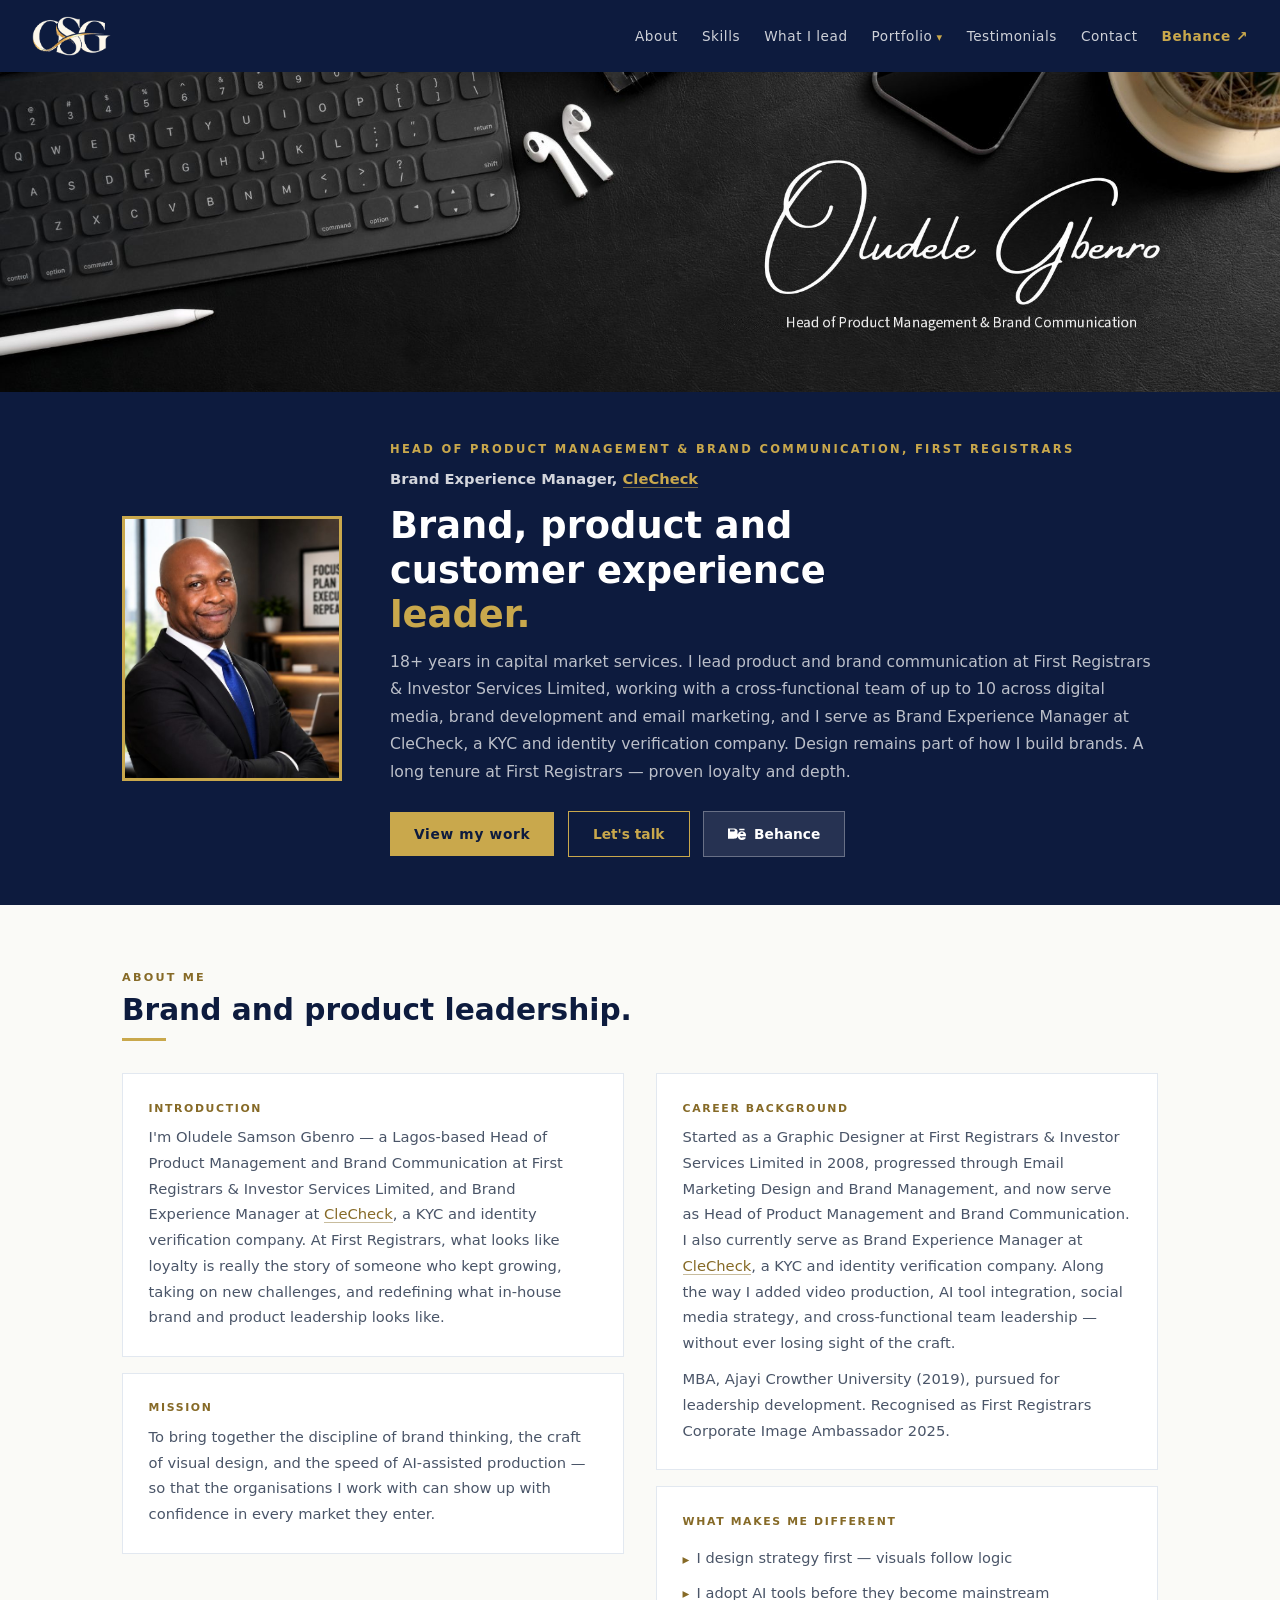
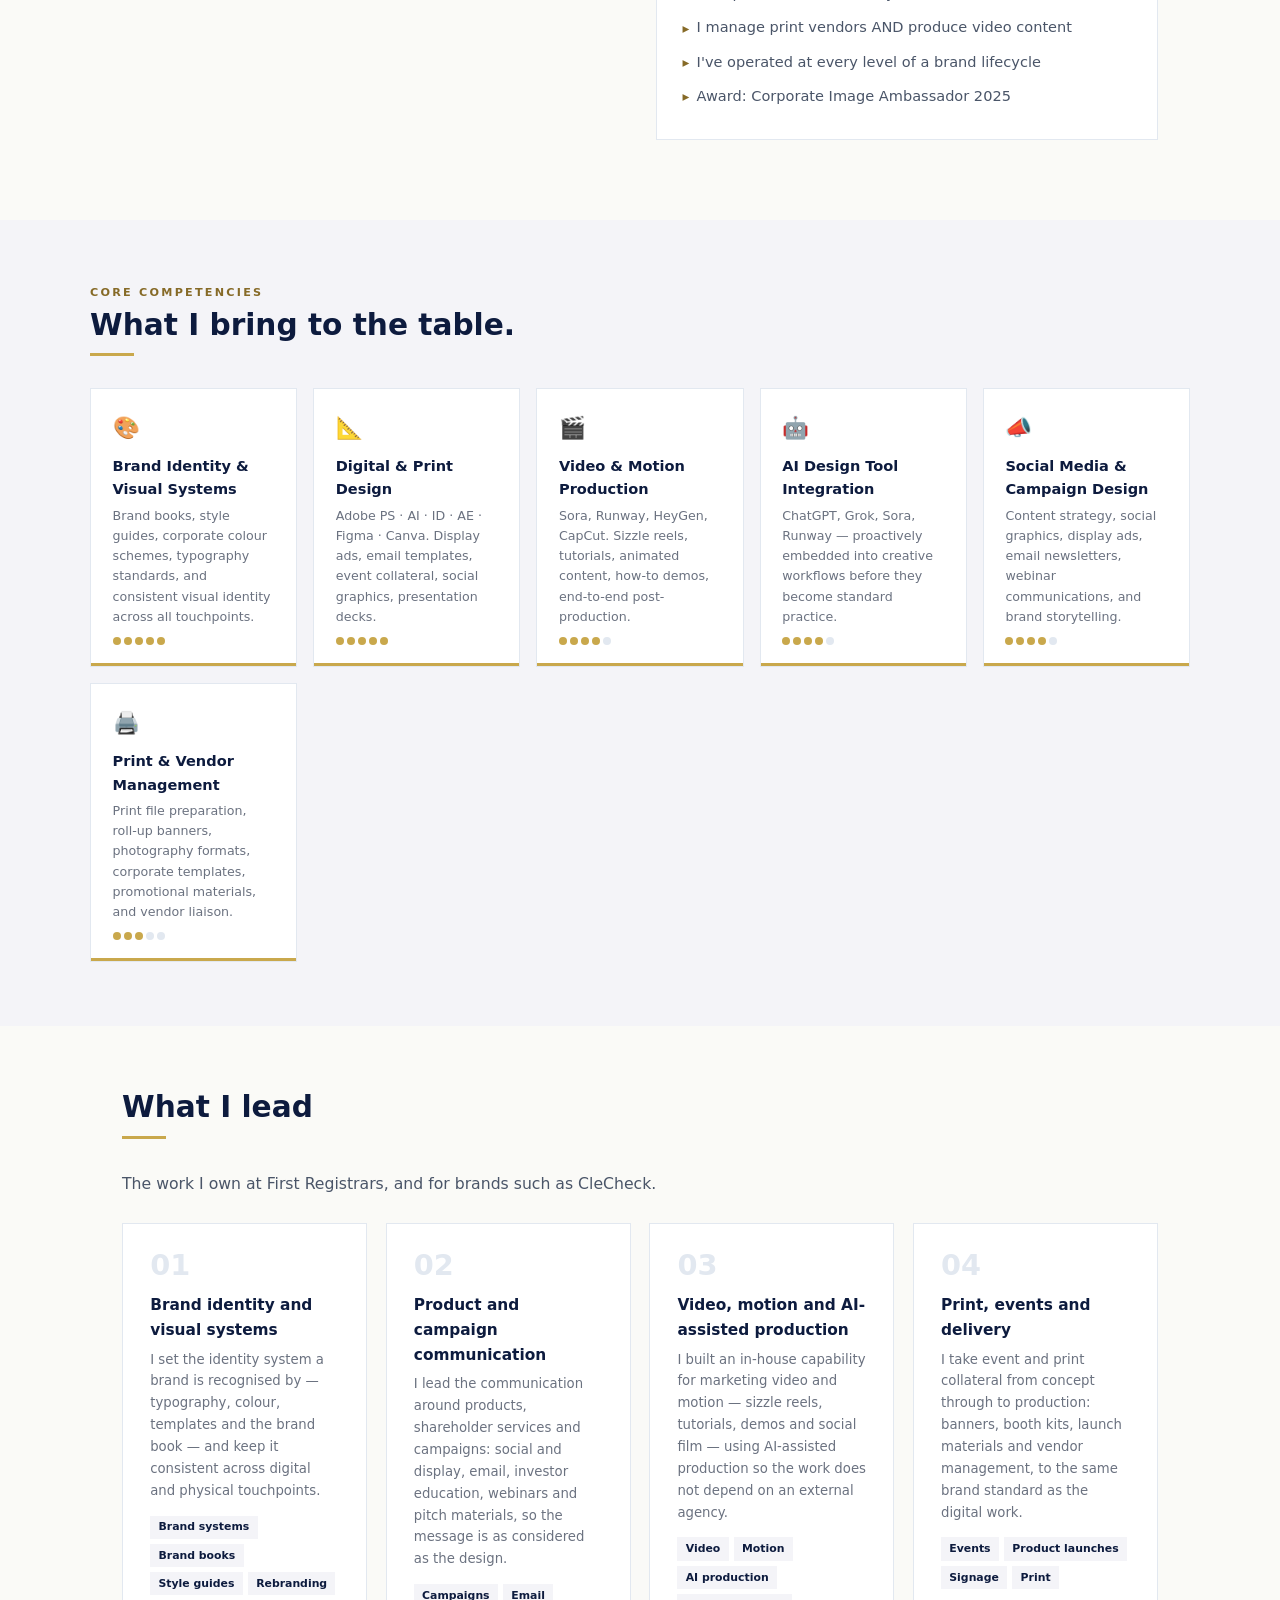
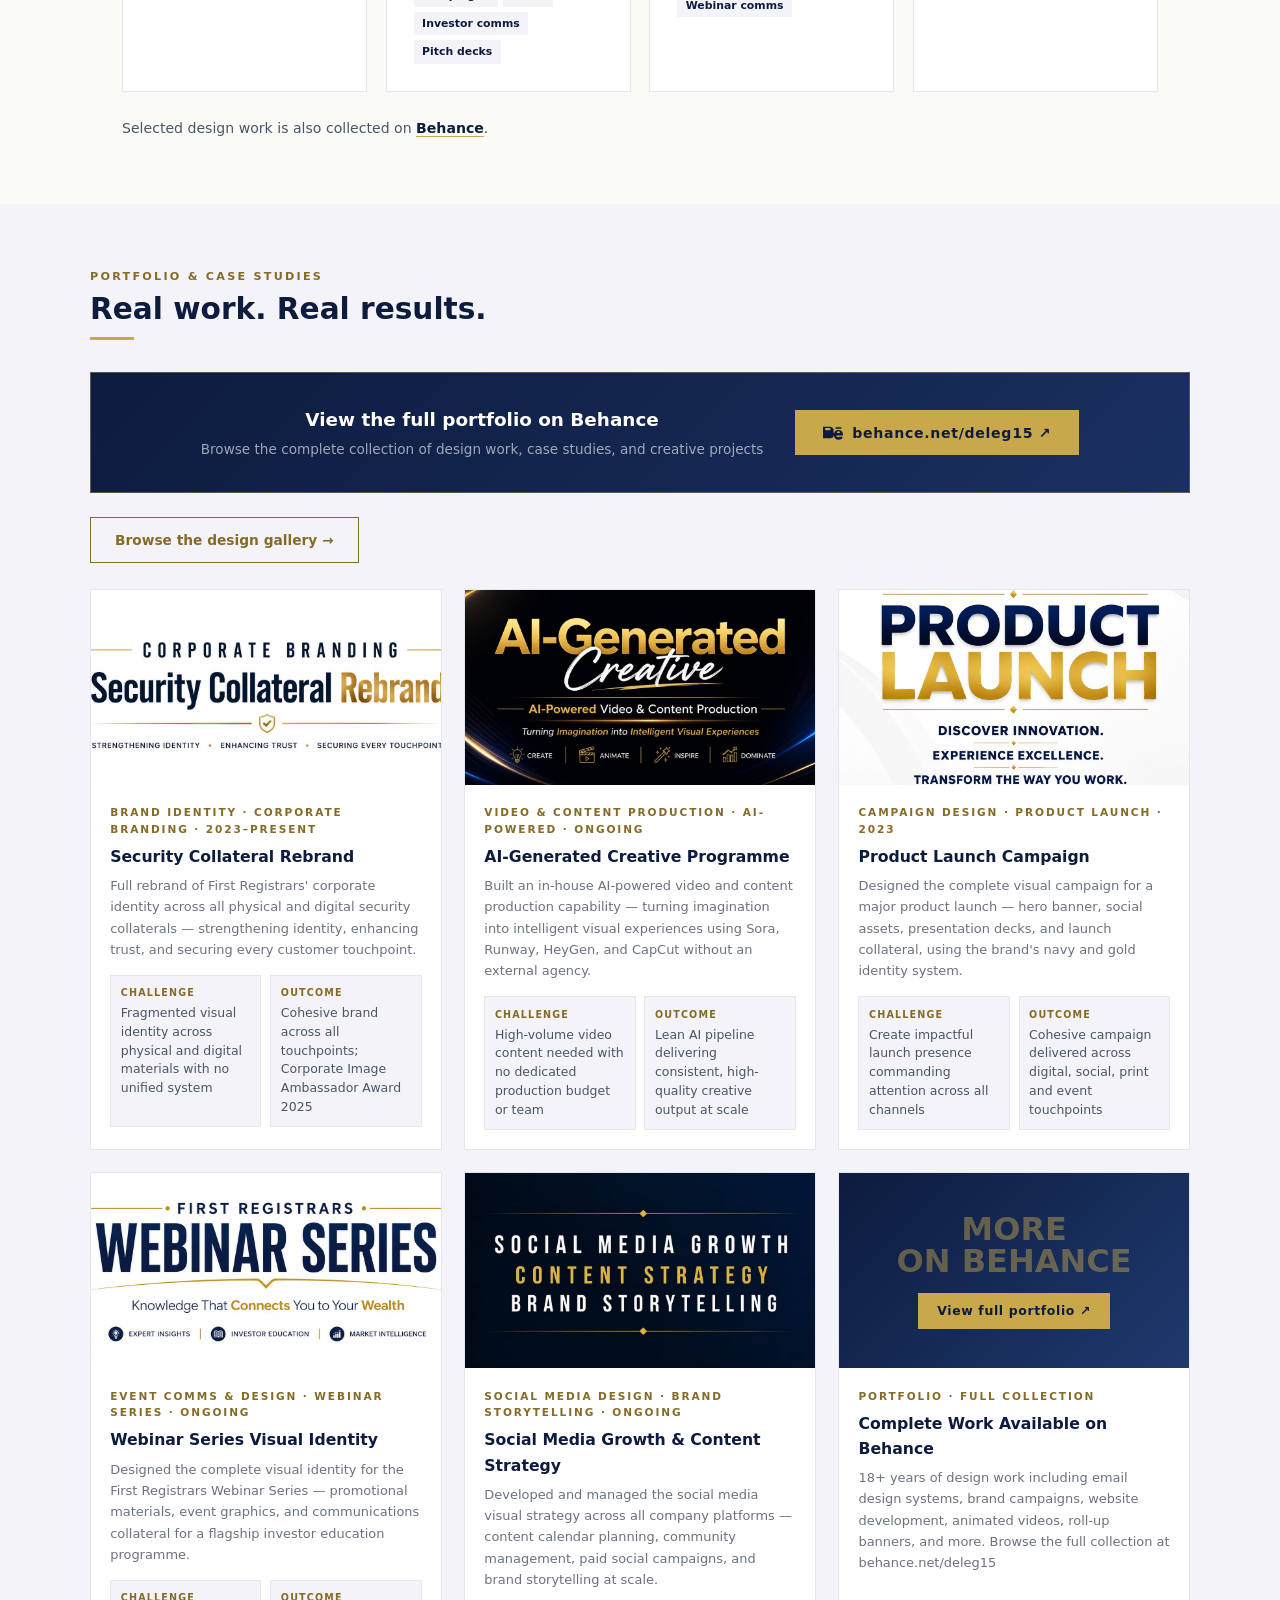
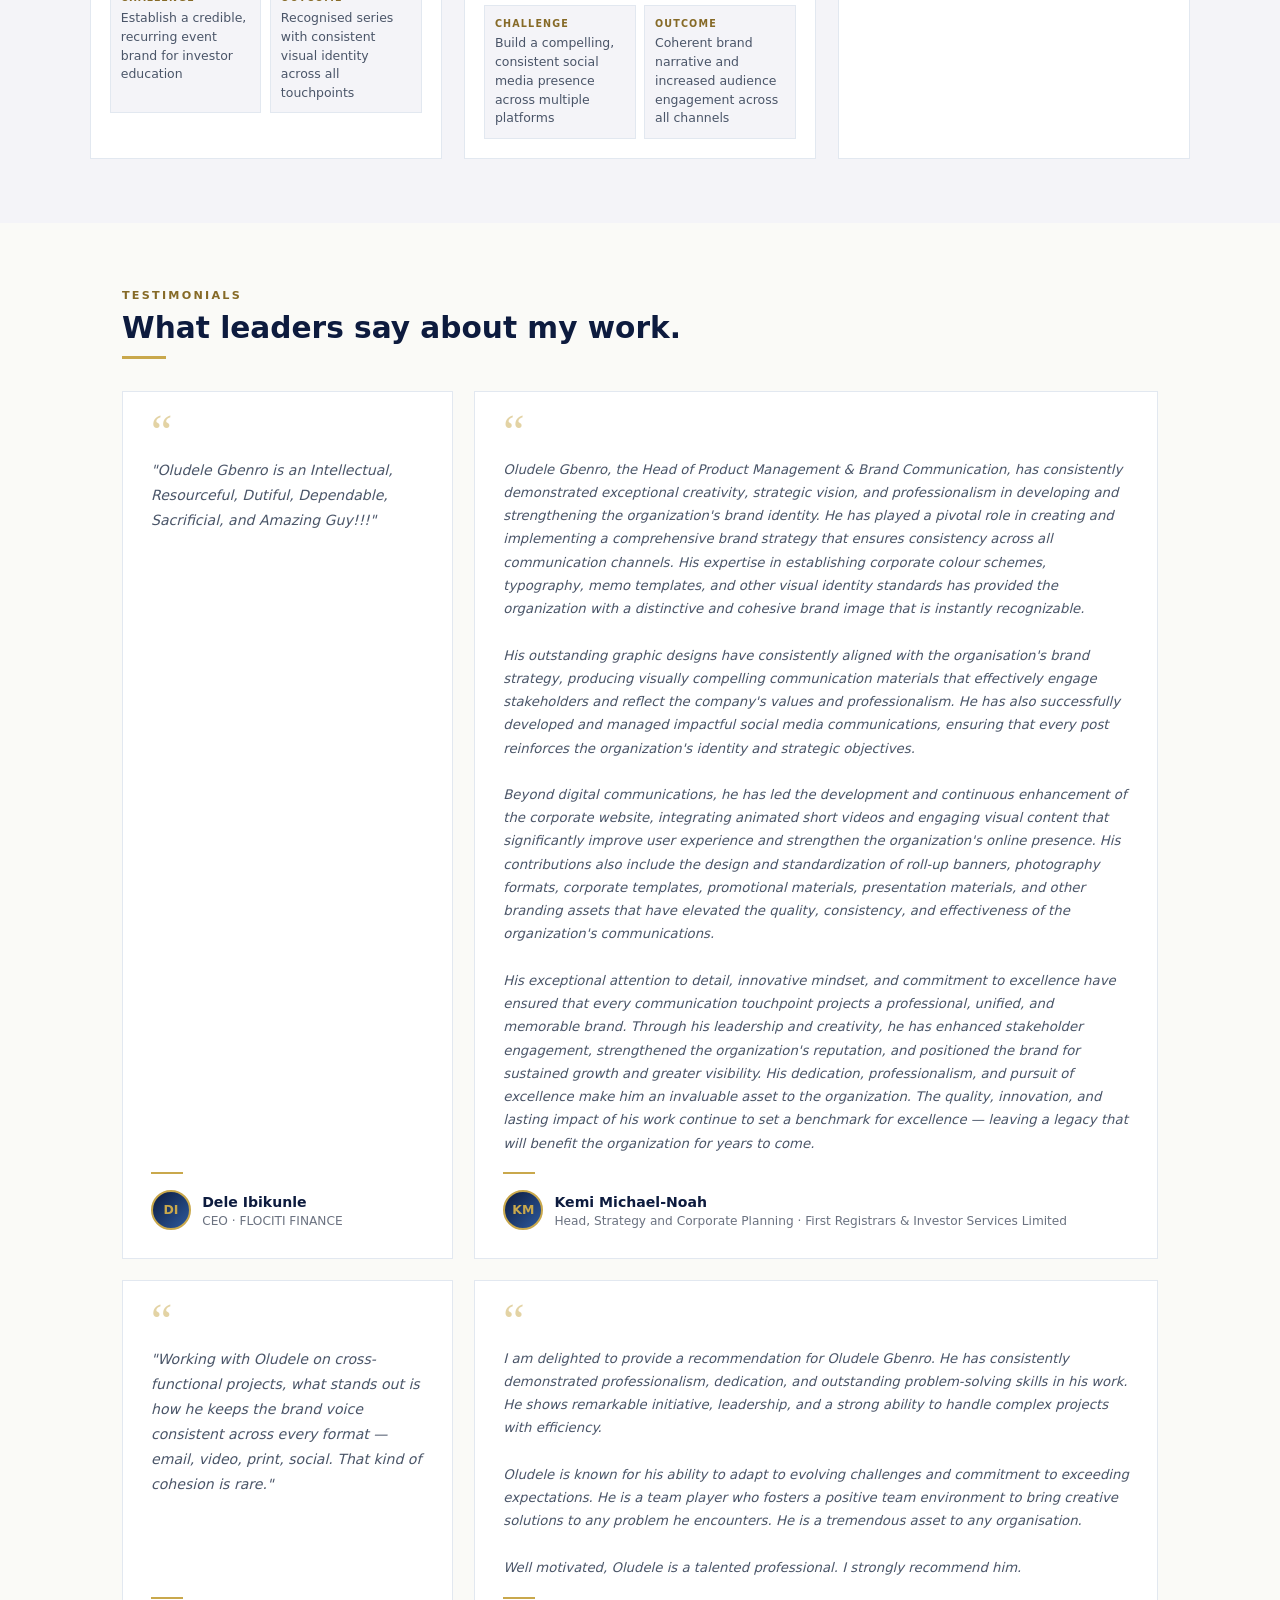
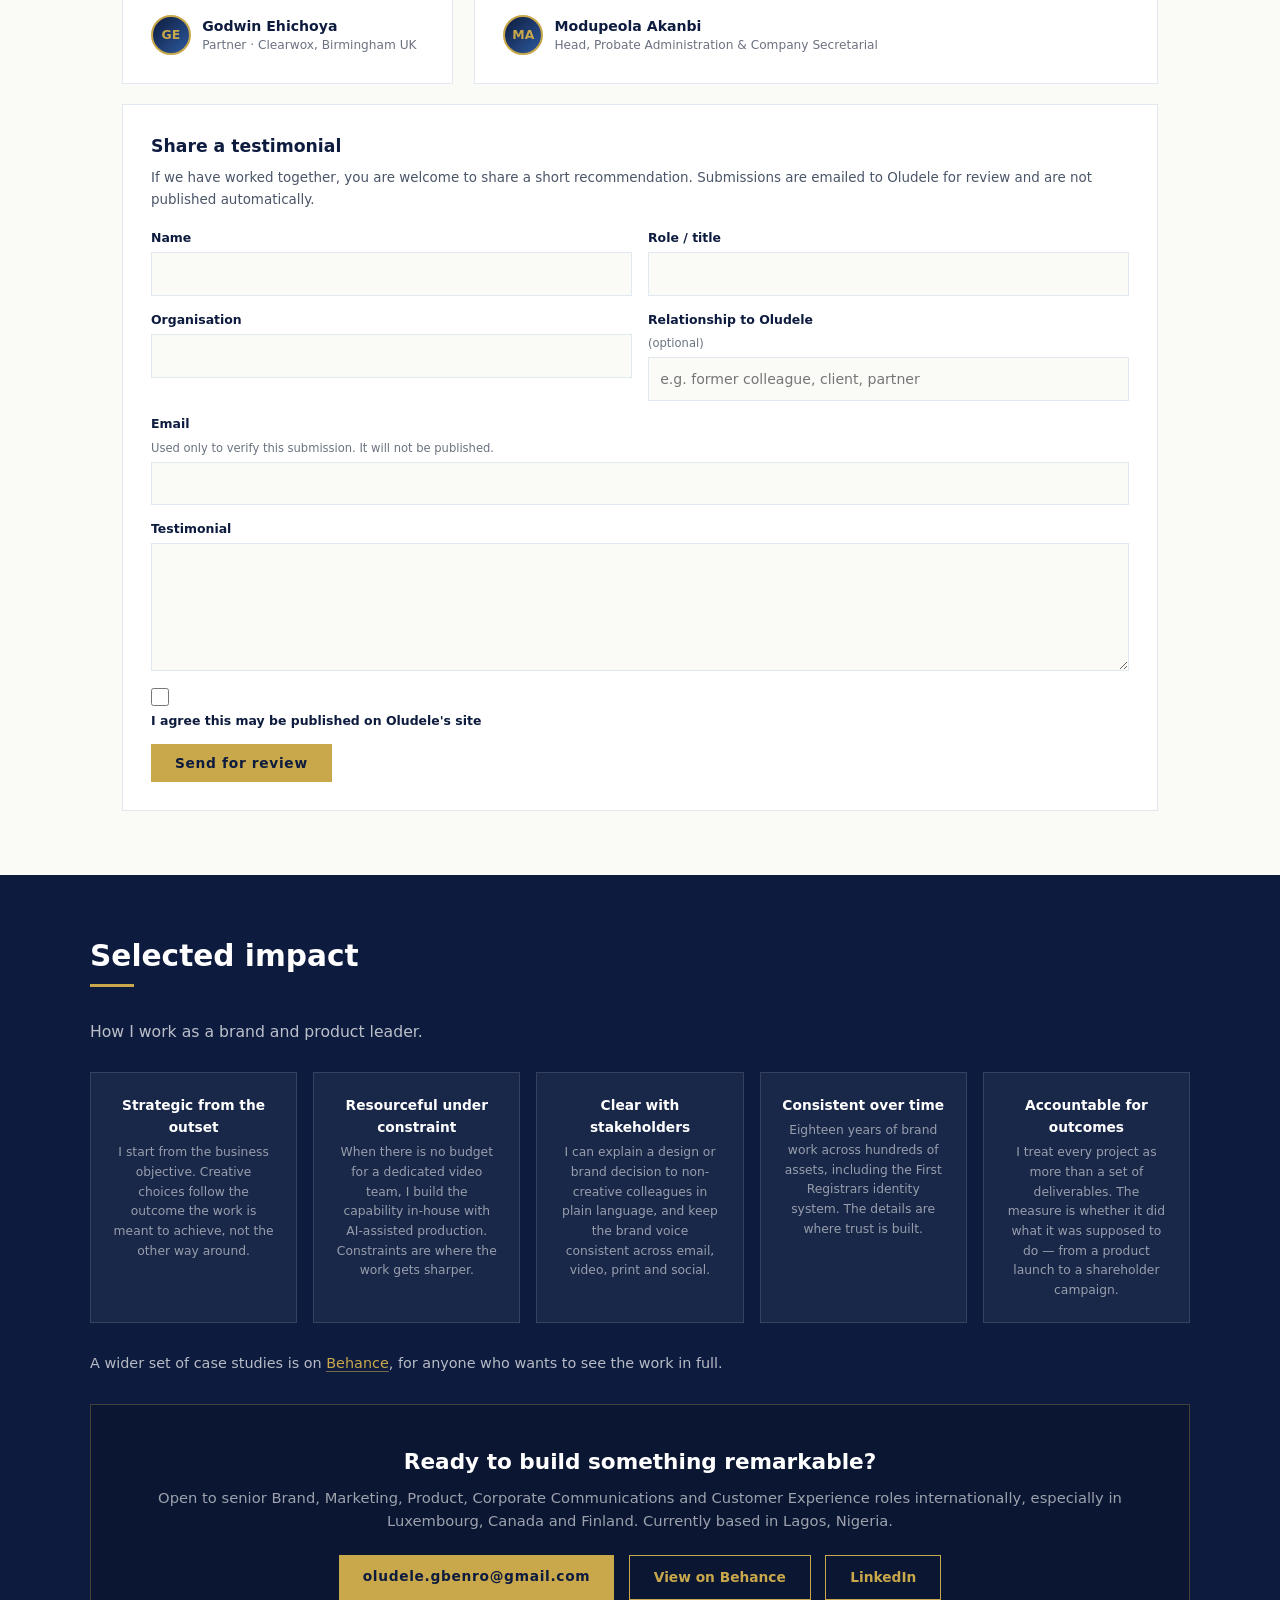
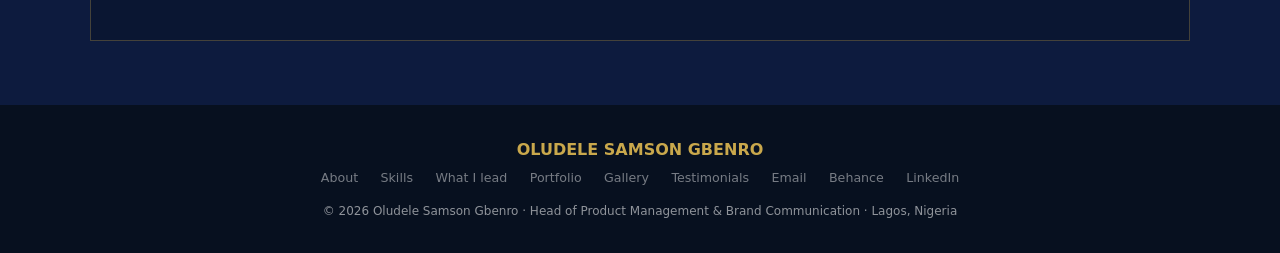
==== index.html @ ff978cfd "Replace the OG wordmark and favicon with the OSG monogram. The browser tab icon and every nav OSG te" ====
<!DOCTYPE html>
<html lang="en">
<head>
<meta charset="UTF-8">
<meta name="viewport" content="width=device-width, initial-scale=1.0">
<title>Oludele Samson Gbenro — Head of Product Management & Brand Communication</title>
<meta name="description" content="Oludele Gbenro: Head of Product Management &amp; Brand Communication at First Registrars, and Brand Experience Manager at CleCheck. Brand, product and customer experience leadership: selected work, testimonials and awards.">
<link rel="icon" href="assets/img/favicon-osg.ico?v=2" sizes="any">
<link rel="icon" type="image/png" href="assets/img/favicon-osg-32.png?v=2" sizes="32x32">
<link rel="apple-touch-icon" href="assets/img/apple-touch-icon-osg.png?v=2">
<link rel="icon" type="image/png" href="assets/img/icon-osg-512.png?v=2" sizes="512x512">
<link rel="canonical" href="https://deleg15.github.io/oludelegbenro/">
<meta property="og:type" content="website">
<meta property="og:site_name" content="Oludele Gbenro">
<meta property="og:title" content="Oludele Gbenro | Portfolio">
<meta property="og:description" content="Brand, product and customer experience leadership: selected work, testimonials and awards.">
<meta property="og:url" content="https://deleg15.github.io/oludelegbenro/">
<meta property="og:image" content="https://deleg15.github.io/oludelegbenro/assets/img/og-image.jpg">
<meta property="og:image:secure_url" content="https://deleg15.github.io/oludelegbenro/assets/img/og-image.jpg">
<meta property="og:image:type" content="image/jpeg">
<meta property="og:image:width" content="1200">
<meta property="og:image:height" content="627">
<meta property="og:image:alt" content="Oludele Gbenro, Head of Product Management &amp; Brand Communication">
<meta name="twitter:card" content="summary_large_image">
<meta name="twitter:title" content="Oludele Gbenro | Portfolio">
<meta name="twitter:description" content="Brand, product and customer experience leadership: selected work, testimonials and awards.">
<meta name="twitter:image" content="https://deleg15.github.io/oludelegbenro/assets/img/og-image.jpg">
<style>
*{margin:0;padding:0;box-sizing:border-box}
:root{
  --navy:#0D1B3E;--gold:#C9A84C;--gold-on-light:#866A27;--cream:#FAFAF7;
  --slate:#4A5568;--light:#F4F4F8;--border:#E2E8F0;
  --text:#1A1F36;--muted:#6B7280;
}
#about,#skills,#services,#lead,#portfolio,#testimonials,#contact,#gallery{scroll-margin-top:5.5rem}
.nav-toggle{display:none;width:44px;height:44px;background:transparent;border:1.5px solid var(--gold);cursor:pointer;padding:0;align-items:center;justify-content:center}
.nav-toggle-bars,.nav-toggle-bars::before,.nav-toggle-bars::after{display:block;width:18px;height:2px;background:var(--gold);position:relative}
.nav-toggle-bars::before,.nav-toggle-bars::after{content:"";position:absolute;left:0}
.nav-toggle-bars::before{top:-6px}
.nav-toggle-bars::after{top:6px}
.nav-toggle[aria-expanded="true"] .nav-toggle-bars{background:transparent}
.nav-toggle[aria-expanded="true"] .nav-toggle-bars::before{top:0;transform:rotate(45deg)}
.nav-toggle[aria-expanded="true"] .nav-toggle-bars::after{top:0;transform:rotate(-45deg)}
.hero-also{color:rgba(255,255,255,0.82);font-size:0.92rem;margin:-0.15rem 0 0.85rem;font-weight:600}
.hero-also a{color:var(--gold);border-bottom:1px solid rgba(201,168,76,0.55)}
.hero-also a:hover{border-bottom-color:var(--gold)}
body{font-family:'Segoe UI',system-ui,sans-serif;color:var(--text);background:var(--cream);line-height:1.6}
a{text-decoration:none}
nav{background:var(--navy);padding:1rem 2rem;display:flex;justify-content:space-between;align-items:center;position:sticky;top:0;z-index:100}
.logo{display:flex;align-items:center;flex-shrink:0;line-height:0}.logo picture{display:block;line-height:0}.logo img{height:40px;width:auto;display:block}
.nav-links{display:flex;gap:1.5rem;list-style:none;flex-wrap:wrap}
.nav-links a{color:rgba(255,255,255,0.8);font-size:0.85rem;letter-spacing:0.04em}
.nav-links a:hover{color:var(--gold)}

.hero-wrap{background:var(--navy);padding:0}
.hero-banner{width:100%;height:auto;display:block;max-height:320px;object-fit:cover;object-position:right center}
.hero-content{padding:3rem 2rem;max-width:1100px;margin:0 auto;display:grid;grid-template-columns:220px 1fr;gap:3rem;align-items:center}
.hero-photo{width:220px;height:265px;object-fit:cover;object-position:top;border:3px solid var(--gold)}
.hero-eyebrow{color:var(--gold);font-size:0.72rem;letter-spacing:0.2em;text-transform:uppercase;font-weight:700;margin-bottom:0.7rem}
.hero h1{color:#fff;font-size:2.3rem;font-weight:700;line-height:1.2;margin-bottom:0.7rem}
.hero h1 span{color:var(--gold)}
.hero-value{color:rgba(255,255,255,0.72);font-size:0.98rem;line-height:1.75;margin-bottom:1.6rem}
.hero-cta{display:flex;gap:0.85rem;flex-wrap:wrap;align-items:center}
.btn-primary{background:var(--gold);color:var(--navy);padding:0.68rem 1.5rem;font-weight:700;font-size:0.86rem;letter-spacing:0.05em;display:inline-block}
.btn-outline{border:1.5px solid var(--gold);color:var(--gold);padding:0.68rem 1.5rem;font-weight:600;font-size:0.86rem;display:inline-block;background:transparent}
.btn-behance{background:rgba(255,255,255,0.1);border:1.5px solid rgba(255,255,255,0.3);color:#fff;padding:0.68rem 1.5rem;font-weight:600;font-size:0.86rem;display:inline-flex;align-items:center;gap:0.5rem}
.btn-behance:hover{background:rgba(255,255,255,0.18)}
.behance-icon{width:18px;height:18px;fill:#fff}

section{padding:4rem 2rem;max-width:1100px;margin:0 auto}
.bg-light{background:var(--light);padding:4rem 2rem}
.bg-navy{background:var(--navy);padding:4rem 2rem}
.inner{max-width:1100px;margin:0 auto}
.eyebrow{color:var(--gold-on-light);font-size:0.7rem;letter-spacing:0.2em;text-transform:uppercase;font-weight:700;margin-bottom:0.4rem}
.eyebrow-w{color:var(--gold);font-size:0.7rem;letter-spacing:0.2em;text-transform:uppercase;font-weight:700;margin-bottom:0.4rem}
.section-title{font-size:1.85rem;font-weight:700;color:var(--navy);margin-bottom:0.4rem;line-height:1.2}
.section-title-w{font-size:1.85rem;font-weight:700;color:#fff;margin-bottom:0.4rem;line-height:1.2}
.divider{width:44px;height:3px;background:var(--gold);margin:0.6rem 0 2rem}

.about-grid{display:grid;grid-template-columns:1fr 1fr;gap:2rem;align-items:start}
.about-card{background:#fff;border:0.5px solid var(--border);padding:1.6rem;margin-bottom:1rem}
.about-label{font-size:0.68rem;letter-spacing:0.15em;text-transform:uppercase;color:var(--gold-on-light);font-weight:700;margin-bottom:0.45rem}
.about-text{color:var(--slate);font-size:0.92rem;line-height:1.75}
.about-text a{color:var(--gold-on-light);border-bottom:1px solid rgba(134,106,39,0.45)}
.about-text a:hover{border-bottom-color:var(--gold-on-light)}
.unique-list{list-style:none;margin-top:0.7rem}
.unique-list li{padding:0.32rem 0;color:var(--slate);font-size:0.91rem;display:flex;align-items:flex-start;gap:0.45rem}
.unique-list li::before{content:"▸";color:var(--gold-on-light);font-size:0.85rem;margin-top:0.15rem;flex-shrink:0}

.skills-grid{display:grid;grid-template-columns:repeat(auto-fit,minmax(185px,1fr));gap:1rem}
.skill-card{background:#fff;border:0.5px solid var(--border);padding:1.35rem;position:relative;overflow:hidden}
.skill-card::after{content:'';position:absolute;bottom:0;left:0;height:3px;background:var(--gold);width:100%}
.skill-icon{font-size:1.35rem;margin-bottom:0.55rem}
.skill-name{font-weight:700;font-size:0.91rem;color:var(--navy);margin-bottom:0.32rem}
.skill-desc{font-size:0.79rem;color:var(--muted);line-height:1.6}
.skill-level{display:flex;gap:3px;margin-top:0.6rem}
.skill-dot{width:8px;height:8px;border-radius:50%;background:var(--gold)}
.skill-dot.e{background:var(--border)}

.services-grid{display:grid;grid-template-columns:repeat(auto-fit,minmax(225px,1fr));gap:1.15rem}
.service-card{background:#fff;border:0.5px solid var(--border);padding:1.7rem}
.service-num{font-size:1.8rem;font-weight:800;color:var(--border);margin-bottom:0.85rem;line-height:1}
.service-title{font-weight:700;font-size:0.96rem;color:var(--navy);margin-bottom:0.38rem}
.service-desc{font-size:0.83rem;color:var(--muted);line-height:1.65}
.tags{display:flex;flex-wrap:wrap;gap:0.32rem;margin-top:0.85rem}
.tag{font-size:0.68rem;background:var(--light);color:var(--navy);padding:0.18rem 0.52rem;font-weight:600}

.portfolio-grid{display:grid;grid-template-columns:repeat(auto-fit,minmax(300px,1fr));gap:1.4rem}
.port-card{background:#fff;border:0.5px solid var(--border);overflow:hidden}
.port-img{width:100%;height:195px;object-fit:cover;display:block;transition:transform 0.3s}
.port-card:hover .port-img{transform:scale(1.03)}
.port-body{padding:1.2rem}
.port-type{font-size:0.66rem;letter-spacing:0.18em;text-transform:uppercase;color:var(--gold-on-light);font-weight:700;margin-bottom:0.38rem}
.port-title{font-size:0.98rem;font-weight:700;color:var(--navy);margin-bottom:0.38rem}
.port-desc{font-size:0.81rem;color:var(--muted);line-height:1.65}
.cs-row{display:grid;grid-template-columns:repeat(2,1fr);gap:0.55rem;margin-top:0.9rem}
.cs-box{border:0.5px solid var(--border);padding:0.6rem;background:var(--light)}
.cs-label{font-size:0.6rem;letter-spacing:0.12em;text-transform:uppercase;color:var(--gold-on-light);font-weight:700;margin-bottom:0.22rem}
.cs-value{font-size:0.78rem;color:var(--slate);line-height:1.5}

/* BEHANCE BANNER */
.behance-banner{background:linear-gradient(135deg,#0D1B3E,#1a3060);border:1px solid rgba(201,168,76,0.4);padding:2rem;text-align:center;margin-bottom:2rem;display:flex;align-items:center;justify-content:center;gap:2rem;flex-wrap:wrap}
.behance-banner-text h3{color:#fff;font-size:1.15rem;font-weight:700;margin-bottom:0.25rem}
.behance-banner-text p{color:rgba(255,255,255,0.6);font-size:0.85rem}
.btn-behance-lg{background:var(--gold);color:var(--navy);padding:0.7rem 1.75rem;font-weight:700;font-size:0.88rem;letter-spacing:0.05em;display:inline-flex;align-items:center;gap:0.55rem}

/* TESTIMONIALS */
.testimonials-grid{display:grid;grid-template-columns:repeat(auto-fit,minmax(300px,1fr));gap:1.3rem}
.t-card{background:#fff;border:0.5px solid var(--border);padding:1.75rem;position:relative;display:flex;flex-direction:column}
.t-quote{font-size:3rem;color:var(--gold);line-height:0.5;display:block;margin-bottom:0.85rem;font-family:Georgia,serif;opacity:0.5;flex-shrink:0}
.t-text{font-size:0.88rem;color:var(--slate);line-height:1.78;font-style:italic;margin-bottom:1.1rem;flex:1}
.t-text.long{font-size:0.83rem;line-height:1.75}
.t-divider{width:32px;height:2px;background:var(--gold);margin-bottom:1rem}
.t-author{display:flex;align-items:center;gap:0.7rem;margin-top:auto}
.t-avatar{width:40px;height:40px;border-radius:50%;background:linear-gradient(135deg,var(--navy),#2d5a9e);border:2px solid var(--gold);display:flex;align-items:center;justify-content:center;font-size:0.78rem;font-weight:700;color:var(--gold);flex-shrink:0}
.t-name{font-weight:700;font-size:0.88rem;color:var(--navy)}
.t-role{font-size:0.76rem;color:var(--muted);line-height:1.4}
.t-share{background:#fff;border:0.5px solid var(--border);padding:1.75rem;grid-column:1/-1}
.t-share h3{font-size:1.08rem;color:var(--navy);margin:0 0 0.35rem;font-weight:700}
.t-share-lead{font-size:0.84rem;color:var(--slate);line-height:1.65;margin-bottom:1.05rem}
.t-form{display:grid;gap:0.8rem}
@media(min-width:700px){.t-form{grid-template-columns:1fr 1fr;gap:0.85rem 1rem}.t-form .full{grid-column:1/-1}}
.t-form label{display:flex;flex-direction:column;gap:0.28rem;font-size:0.78rem;font-weight:700;color:var(--navy)}
.t-form .hint{font-weight:500;color:var(--muted);font-size:0.72rem}
.t-form input[type=text],.t-form input[type=email],.t-form textarea{font:inherit;font-weight:400;font-size:0.88rem;color:var(--text);border:1px solid var(--border);background:var(--cream);padding:0.6rem 0.7rem;width:100%;border-radius:0}
.t-form textarea{min-height:8rem;resize:vertical}
.t-form input:focus,.t-form textarea:focus{outline:2px solid var(--gold);outline-offset:1px;border-color:var(--gold)}
.t-consent{flex-direction:row;align-items:flex-start;gap:0.55rem;font-weight:500;font-size:0.84rem;color:var(--slate)}
.t-consent input{margin-top:0.2rem;width:1.15rem;height:1.15rem;flex-shrink:0;accent-color:var(--navy)}
.t-form button.btn-primary{border:0;cursor:pointer;justify-self:start;font-family:inherit}
.t-honey{position:absolute;left:-9999px;height:1px;width:1px;overflow:hidden}


.section-lead{color:var(--slate);font-size:0.98rem;line-height:1.7;margin:0 0 1.6rem;max-width:42rem}
.lead-note{margin-top:1.6rem;font-size:0.88rem;color:var(--slate)}
.lead-note a{color:var(--navy);font-weight:700;border-bottom:1px solid var(--gold)}
.section-lead-w{color:rgba(255,255,255,0.72);font-size:0.98rem;line-height:1.7;margin:0 0 1.6rem;max-width:42rem}
.impact-note{margin:0 0 1.75rem;font-size:0.9rem;color:rgba(255,255,255,0.7);line-height:1.7}
.impact-note a{color:var(--gold);border-bottom:1px solid rgba(201,168,76,0.55)}
.why-grid{display:grid;grid-template-columns:repeat(auto-fit,minmax(170px,1fr));gap:1rem;margin-bottom:1.75rem}
.why-card{padding:1.35rem;border:0.5px solid rgba(255,255,255,0.12);background:rgba(255,255,255,0.05);text-align:center}
.why-icon{font-size:1.6rem;margin-bottom:0.55rem}
.why-label{font-weight:700;font-size:0.86rem;color:#fff;margin-bottom:0.32rem}
.why-desc{font-size:0.77rem;color:rgba(255,255,255,0.55);line-height:1.6}

.cta-banner{background:rgba(0,0,0,0.2);padding:2.5rem 2rem;text-align:center;margin-top:1.75rem;border:0.5px solid rgba(201,168,76,0.3)}
.cta-banner h3{color:#fff;font-size:1.35rem;margin-bottom:0.4rem}
.cta-banner p{color:rgba(255,255,255,0.6);margin-bottom:1.35rem;font-size:0.92rem}
.cta-actions{display:flex;gap:0.9rem;justify-content:center;flex-wrap:wrap}

footer{background:#07101f;padding:2rem;text-align:center}
.footer-name{color:var(--gold);font-weight:700;font-size:1rem;margin-bottom:0.35rem}
.footer-links{display:flex;gap:1.4rem;justify-content:center;margin-bottom:0.85rem;flex-wrap:wrap}
.footer-links a{color:rgba(255,255,255,0.45);font-size:0.79rem}
.footer-links a:hover{color:var(--gold)}
.footer-copy{color:rgba(255,255,255,0.55);font-size:0.75rem}
#portfolio .btn-outline{color:var(--gold-on-light);border-color:var(--gold-on-light)}

@media(max-width:700px){
  .hero-content{grid-template-columns:1fr;text-align:center}
  .hero-photo{width:160px;height:190px;margin:0 auto}
  .about-grid{grid-template-columns:1fr}
  .portfolio-grid{grid-template-columns:1fr}
  .behance-banner{flex-direction:column;gap:1rem}
}
@media(max-width:760px){
  .logo img{height:34px}
  nav{flex-wrap:wrap;gap:0;align-items:center}
  .nav-toggle{display:inline-flex}
  .nav-links{display:none;flex-direction:column;gap:0;flex-basis:100%;width:100%;padding:0.35rem 0 0.5rem}
  .nav-links.is-open{display:flex}
  .nav-links>li{width:100%}
  .nav-links a{display:block;padding:0.7rem 0}
}

/* NAV DROPDOWN */
.nav-links .has-sub{position:relative}
.nav-links .sub{list-style:none;position:absolute;top:100%;left:-0.9rem;min-width:170px;background:var(--navy);border:1px solid rgba(201,168,76,0.4);padding:0.4rem 0;display:none;z-index:200}
.nav-links .has-sub:hover .sub,.nav-links .has-sub:focus-within .sub{display:block}
.nav-links .has-sub>a::after{content:" \25BE";font-size:0.7rem;color:var(--gold)}
.nav-links .sub a{display:block;padding:0.45rem 0.9rem;white-space:nowrap}
.nav-links .has-sub{padding-bottom:0.4rem;margin-bottom:-0.4rem}
@media(max-width:760px){
  .nav-links .sub{position:static;display:flex;flex-direction:column;background:none;border:0;padding:0 0 0 0.9rem;min-width:0;margin:0}
  .nav-links .sub a{padding:0.4rem 0}
  .nav-links .sub a::before{content:"\21B3 ";color:var(--gold)}
  .nav-links .has-sub{padding-bottom:0;margin-bottom:0}
}
</style>
<script type="application/ld+json">
{"@context":"https://schema.org","@type":"Person","name":"Oludele Samson Gbenro","url":"https://deleg15.github.io/oludelegbenro/","image":"https://deleg15.github.io/oludelegbenro/assets/img/og-image.jpg","email":"mailto:oludele.gbenro@gmail.com","jobTitle":["Head of Product Management & Brand Communication, First Registrars & Investor Services Limited","Brand Experience Manager, CleCheck"],"worksFor":[{"@type":"Organization","name":"First Registrars & Investor Services Limited"},{"@type":"Organization","name":"CleCheck","url":"https://check.cle.ng/about.html","description":"KYC and identity verification"}],"address":{"@type":"PostalAddress","addressLocality":"Lagos","addressCountry":"NG"},"sameAs":["https://www.linkedin.com/in/oludelegbenro","https://www.behance.net/deleg15"]}
</script>
</head>
<body>

<nav>
  <div class="logo"><picture>
    <source type="image/webp" srcset="assets/img/logo-osg-on-dark.webp">
    <img src="assets/img/logo-osg-on-dark.png" width="79" height="40" alt="Oludele Samson Gbenro monogram">
  </picture></div>
  <button type="button" class="nav-toggle" aria-expanded="false" aria-controls="site-nav" aria-label="Menu"><span class="nav-toggle-bars" aria-hidden="true"></span></button>
  <ul class="nav-links" id="site-nav">
    <li><a href="#about">About</a></li>
    <li><a href="#skills">Skills</a></li>
    <li><a href="#lead">What I lead</a></li>
    <li class="has-sub"><a href="#portfolio" aria-haspopup="true" aria-expanded="false">Portfolio</a>
      <ul class="sub" aria-label="Portfolio submenu">
        <li><a href="gallery.html">Gallery</a></li>
      </ul>
    </li>
    <li><a href="#testimonials">Testimonials</a></li>
    <li><a href="#contact">Contact</a></li>
    <li><a href="https://www.behance.net/deleg15" target="_blank" style="color:var(--gold);font-weight:700">Behance ↗</a></li>
  </ul>
</nav>

<!-- HERO -->
<div class="hero-wrap">
  <img class="hero-banner" src="assets/img/hero-banner.jpg" width="2000" height="600" alt="Oludele Gbenro — Head of Product Management &amp; Brand Communication">
  <div class="hero-content">
    <img class="hero-photo" src="assets/img/hero-photo.jpg" alt="Oludele Samson Gbenro professional headshot">
    <div class="hero">
      <div class="hero-eyebrow">Head of Product Management &amp; Brand Communication, First Registrars</div>
      <p class="hero-also">Brand Experience Manager, <a href="https://check.cle.ng/about.html" target="_blank" rel="noopener">CleCheck</a></p>
      <h1>Brand, product and<br>customer experience<br><span>leader.</span></h1>
      <p class="hero-value">18+ years in capital market services. I lead product and brand communication at First Registrars &amp; Investor Services Limited, working with a cross-functional team of up to 10 across digital media, brand development and email marketing, and I serve as Brand Experience Manager at CleCheck, a KYC and identity verification company. Design remains part of how I build brands. A long tenure at First Registrars — proven loyalty and depth.</p>
      <div class="hero-cta">
        <a class="btn-primary" href="#portfolio">View my work</a>
        <a class="btn-outline" href="#contact">Let's talk</a>
        <a class="btn-behance" href="https://www.behance.net/deleg15" target="_blank">
          <svg class="behance-icon" viewBox="0 0 24 24" xmlns="http://www.w3.org/2000/svg"><path d="M22 7h-7V5h7v2zm1.726 10c-.442 1.297-2.029 3-5.101 3-3.074 0-5.564-1.729-5.564-5.675 0-3.91 2.325-5.92 5.466-5.92 3.082 0 4.964 1.782 5.375 4.426.078.506.109 1.188.095 2.14H15.97c.13 1.2.836 1.98 2.177 1.98.548 0 1.12-.181 1.487-.537h3.092zm-5.083-7c-1.096 0-1.877.66-2.075 1.979h3.95c-.085-1.199-.73-1.979-1.875-1.979zM8.309 9c1.695 0 2.896.316 3.768 1.155.872.842 1.219 2.031 1.219 3.399 0 1.44-.451 2.677-1.408 3.485-.957.811-2.32 1.22-4.223 1.22H0V4.5h7.416C9.31 4.5 10.784 5 11.635 5.9c.852.903 1.246 2.024 1.246 3.176 0 .98-.315 1.881-.949 2.561-.636.681-1.485 1.079-2.623 1.138v.063c1.398.09 2.477.526 3.233 1.392H0V9h8.309zm-1.03 1.5H2.7v3h4.579c1.273 0 2.027-.577 2.027-1.5 0-.923-.754-1.5-2.027-1.5zm.48-4.5H2.7v2.8h4.559c1.218 0 1.83-.531 1.83-1.4 0-.869-.612-1.4-1.83-1.4z"/></svg>
          Behance
        </a>
      </div>
    </div>
  </div>
</div>

<!-- ABOUT -->
<section id="about">
  <div class="eyebrow">About me</div>
  <div class="section-title">Brand and product leadership.</div>
  <div class="divider"></div>
  <div class="about-grid">
    <div>
      <div class="about-card">
        <div class="about-label">Introduction</div>
        <p class="about-text">I'm Oludele Samson Gbenro — a Lagos-based Head of Product Management and Brand Communication at First Registrars &amp; Investor Services Limited, and Brand Experience Manager at <a href="https://check.cle.ng/about.html" target="_blank" rel="noopener">CleCheck</a>, a KYC and identity verification company. At First Registrars, what looks like loyalty is really the story of someone who kept growing, taking on new challenges, and redefining what in-house brand and product leadership looks like.</p>
      </div>
      <div class="about-card">
        <div class="about-label">Mission</div>
        <p class="about-text">To bring together the discipline of brand thinking, the craft of visual design, and the speed of AI-assisted production — so that the organisations I work with can show up with confidence in every market they enter.</p>
      </div>
    </div>
    <div>
      <div class="about-card">
        <div class="about-label">Career background</div>
        <p class="about-text">Started as a Graphic Designer at First Registrars &amp; Investor Services Limited in 2008, progressed through Email Marketing Design and Brand Management, and now serve as Head of Product Management and Brand Communication. I also currently serve as Brand Experience Manager at <a href="https://check.cle.ng/about.html" target="_blank" rel="noopener">CleCheck</a>, a KYC and identity verification company. Along the way I added video production, AI tool integration, social media strategy, and cross-functional team leadership — without ever losing sight of the craft.</p>
        <p class="about-text" style="margin-top:0.65rem">MBA, Ajayi Crowther University (2019), pursued for leadership development. Recognised as First Registrars Corporate Image Ambassador 2025.</p>
      </div>
      <div class="about-card">
        <div class="about-label">What makes me different</div>
        <ul class="unique-list">
          <li>I design strategy first — visuals follow logic</li>
          <li>I adopt AI tools before they become mainstream</li>
          <li>I manage print vendors AND produce video content</li>
          <li>I've operated at every level of a brand lifecycle</li>
          <li>Award: Corporate Image Ambassador 2025</li>
        </ul>
      </div>
    </div>
  </div>
</section>

<!-- SKILLS -->
<div class="bg-light" id="skills">
<div class="inner">
  <div class="eyebrow">Core competencies</div>
  <div class="section-title">What I bring to the table.</div>
  <div class="divider"></div>
  <div class="skills-grid">
    <div class="skill-card">
      <div class="skill-icon">🎨</div>
      <div class="skill-name">Brand Identity & Visual Systems</div>
      <div class="skill-desc">Brand books, style guides, corporate colour schemes, typography standards, and consistent visual identity across all touchpoints.</div>
      <div class="skill-level"><div class="skill-dot"></div><div class="skill-dot"></div><div class="skill-dot"></div><div class="skill-dot"></div><div class="skill-dot"></div></div>
    </div>
    <div class="skill-card">
      <div class="skill-icon">📐</div>
      <div class="skill-name">Digital & Print Design</div>
      <div class="skill-desc">Adobe PS · AI · ID · AE · Figma · Canva. Display ads, email templates, event collateral, social graphics, presentation decks.</div>
      <div class="skill-level"><div class="skill-dot"></div><div class="skill-dot"></div><div class="skill-dot"></div><div class="skill-dot"></div><div class="skill-dot"></div></div>
    </div>
    <div class="skill-card">
      <div class="skill-icon">🎬</div>
      <div class="skill-name">Video & Motion Production</div>
      <div class="skill-desc">Sora, Runway, HeyGen, CapCut. Sizzle reels, tutorials, animated content, how-to demos, end-to-end post-production.</div>
      <div class="skill-level"><div class="skill-dot"></div><div class="skill-dot"></div><div class="skill-dot"></div><div class="skill-dot"></div><div class="skill-dot e"></div></div>
    </div>
    <div class="skill-card">
      <div class="skill-icon">🤖</div>
      <div class="skill-name">AI Design Tool Integration</div>
      <div class="skill-desc">ChatGPT, Grok, Sora, Runway — proactively embedded into creative workflows before they become standard practice.</div>
      <div class="skill-level"><div class="skill-dot"></div><div class="skill-dot"></div><div class="skill-dot"></div><div class="skill-dot"></div><div class="skill-dot e"></div></div>
    </div>
    <div class="skill-card">
      <div class="skill-icon">📣</div>
      <div class="skill-name">Social Media & Campaign Design</div>
      <div class="skill-desc">Content strategy, social graphics, display ads, email newsletters, webinar communications, and brand storytelling.</div>
      <div class="skill-level"><div class="skill-dot"></div><div class="skill-dot"></div><div class="skill-dot"></div><div class="skill-dot"></div><div class="skill-dot e"></div></div>
    </div>
    <div class="skill-card">
      <div class="skill-icon">🖨️</div>
      <div class="skill-name">Print & Vendor Management</div>
      <div class="skill-desc">Print file preparation, roll-up banners, photography formats, corporate templates, promotional materials, and vendor liaison.</div>
      <div class="skill-level"><div class="skill-dot"></div><div class="skill-dot"></div><div class="skill-dot"></div><div class="skill-dot e"></div><div class="skill-dot e"></div></div>
    </div>
  </div>
</div>
</div>

<!-- WHAT I LEAD -->
<section id="lead">
  <div class="section-title">What I lead</div>
  <div class="divider"></div>
  <p class="section-lead">The work I own at First Registrars, and for brands such as CleCheck.</p>
  <div class="services-grid">
    <div class="service-card">
      <div class="service-num">01</div>
      <div class="service-title">Brand identity and visual systems</div>
      <div class="service-desc">I set the identity system a brand is recognised by — typography, colour, templates and the brand book — and keep it consistent across digital and physical touchpoints.</div>
      <div class="tags"><span class="tag">Brand systems</span><span class="tag">Brand books</span><span class="tag">Style guides</span><span class="tag">Rebranding</span></div>
    </div>
    <div class="service-card">
      <div class="service-num">02</div>
      <div class="service-title">Product and campaign communication</div>
      <div class="service-desc">I lead the communication around products, shareholder services and campaigns: social and display, email, investor education, webinars and pitch materials, so the message is as considered as the design.</div>
      <div class="tags"><span class="tag">Campaigns</span><span class="tag">Email</span><span class="tag">Investor comms</span><span class="tag">Pitch decks</span></div>
    </div>
    <div class="service-card">
      <div class="service-num">03</div>
      <div class="service-title">Video, motion and AI-assisted production</div>
      <div class="service-desc">I built an in-house capability for marketing video and motion — sizzle reels, tutorials, demos and social film — using AI-assisted production so the work does not depend on an external agency.</div>
      <div class="tags"><span class="tag">Video</span><span class="tag">Motion</span><span class="tag">AI production</span><span class="tag">Webinar comms</span></div>
    </div>
    <div class="service-card">
      <div class="service-num">04</div>
      <div class="service-title">Print, events and delivery</div>
      <div class="service-desc">I take event and print collateral from concept through to production: banners, booth kits, launch materials and vendor management, to the same brand standard as the digital work.</div>
      <div class="tags"><span class="tag">Events</span><span class="tag">Product launches</span><span class="tag">Signage</span><span class="tag">Print</span></div>
    </div>
  </div>
  <p class="lead-note">Selected design work is also collected on <a href="https://www.behance.net/deleg15" target="_blank" rel="noopener">Behance</a>.</p>
</section>

<!-- PORTFOLIO -->
<div class="bg-light" id="portfolio">
<div class="inner">
  <div class="eyebrow">Portfolio & case studies</div>
  <div class="section-title">Real work. Real results.</div>
  <div class="divider"></div>

  <div class="behance-banner">
    <div class="behance-banner-text">
      <h3>View the full portfolio on Behance</h3>
      <p>Browse the complete collection of design work, case studies, and creative projects</p>
    </div>
    <a class="btn-behance-lg" href="https://www.behance.net/deleg15" target="_blank">
      <svg style="width:20px;height:20px;fill:var(--navy)" viewBox="0 0 24 24"><path d="M22 7h-7V5h7v2zm1.726 10c-.442 1.297-2.029 3-5.101 3-3.074 0-5.564-1.729-5.564-5.675 0-3.91 2.325-5.92 5.466-5.92 3.082 0 4.964 1.782 5.375 4.426.078.506.109 1.188.095 2.14H15.97c.13 1.2.836 1.98 2.177 1.98.548 0 1.12-.181 1.487-.537h3.092zm-5.083-7c-1.096 0-1.877.66-2.075 1.979h3.95c-.085-1.199-.73-1.979-1.875-1.979zM8.309 9c1.695 0 2.896.316 3.768 1.155.872.842 1.219 2.031 1.219 3.399 0 1.44-.451 2.677-1.408 3.485-.957.811-2.32 1.22-4.223 1.22H0V4.5h7.416C9.31 4.5 10.784 5 11.635 5.9c.852.903 1.246 2.024 1.246 3.176 0 .98-.315 1.881-.949 2.561-.636.681-1.485 1.079-2.623 1.138v.063c1.398.09 2.477.526 3.233 1.392H0V9h8.309zm-1.03 1.5H2.7v3h4.579c1.273 0 2.027-.577 2.027-1.5 0-.923-.754-1.5-2.027-1.5zm.48-4.5H2.7v2.8h4.559c1.218 0 1.83-.531 1.83-1.4 0-.869-.612-1.4-1.83-1.4z"/></svg>
      behance.net/deleg15 ↗
    </a>
  </div>

  <p style="margin:-0.5rem 0 1.6rem"><a class="btn-outline" href="gallery.html">Browse the design gallery &rarr;</a></p>

  <div class="portfolio-grid">
    <div class="port-card">
      <img class="port-img" loading="lazy" src="assets/img/portfolio-1.jpg" alt="Security Collateral Rebrand">
      <div class="port-body">
        <div class="port-type">Brand Identity · Corporate Branding · 2023–Present</div>
        <div class="port-title">Security Collateral Rebrand</div>
        <p class="port-desc">Full rebrand of First Registrars' corporate identity across all physical and digital security collaterals — strengthening identity, enhancing trust, and securing every customer touchpoint.</p>
        <div class="cs-row">
          <div class="cs-box"><div class="cs-label">Challenge</div><div class="cs-value">Fragmented visual identity across physical and digital materials with no unified system</div></div>
          <div class="cs-box"><div class="cs-label">Outcome</div><div class="cs-value">Cohesive brand across all touchpoints; Corporate Image Ambassador Award 2025</div></div>
        </div>
      </div>
    </div>
    <div class="port-card">
      <img class="port-img" loading="lazy" src="assets/img/portfolio-2.jpg" alt="AI-Generated Creative — Video & Content Production">
      <div class="port-body">
        <div class="port-type">Video & Content Production · AI-Powered · Ongoing</div>
        <div class="port-title">AI-Generated Creative Programme</div>
        <p class="port-desc">Built an in-house AI-powered video and content production capability — turning imagination into intelligent visual experiences using Sora, Runway, HeyGen, and CapCut without an external agency.</p>
        <div class="cs-row">
          <div class="cs-box"><div class="cs-label">Challenge</div><div class="cs-value">High-volume video content needed with no dedicated production budget or team</div></div>
          <div class="cs-box"><div class="cs-label">Outcome</div><div class="cs-value">Lean AI pipeline delivering consistent, high-quality creative output at scale</div></div>
        </div>
      </div>
    </div>
    <div class="port-card">
      <img class="port-img" loading="lazy" src="assets/img/portfolio-3.jpg" alt="Product Launch Campaign Design">
      <div class="port-body">
        <div class="port-type">Campaign Design · Product Launch · 2023</div>
        <div class="port-title">Product Launch Campaign</div>
        <p class="port-desc">Designed the complete visual campaign for a major product launch — hero banner, social assets, presentation decks, and launch collateral, using the brand's navy and gold identity system.</p>
        <div class="cs-row">
          <div class="cs-box"><div class="cs-label">Challenge</div><div class="cs-value">Create impactful launch presence commanding attention across all channels</div></div>
          <div class="cs-box"><div class="cs-label">Outcome</div><div class="cs-value">Cohesive campaign delivered across digital, social, print and event touchpoints</div></div>
        </div>
      </div>
    </div>
    <div class="port-card">
      <img class="port-img" loading="lazy" src="assets/img/portfolio-4.jpg" alt="First Registrars Webinar Series">
      <div class="port-body">
        <div class="port-type">Event Comms & Design · Webinar Series · Ongoing</div>
        <div class="port-title">Webinar Series Visual Identity</div>
        <p class="port-desc">Designed the complete visual identity for the First Registrars Webinar Series — promotional materials, event graphics, and communications collateral for a flagship investor education programme.</p>
        <div class="cs-row">
          <div class="cs-box"><div class="cs-label">Challenge</div><div class="cs-value">Establish a credible, recurring event brand for investor education</div></div>
          <div class="cs-box"><div class="cs-label">Outcome</div><div class="cs-value">Recognised series with consistent visual identity across all touchpoints</div></div>
        </div>
      </div>
    </div>
    <div class="port-card">
      <img class="port-img" loading="lazy" src="assets/img/portfolio-5.jpg" alt="Social Media Growth — Content Strategy & Brand Storytelling">
      <div class="port-body">
        <div class="port-type">Social Media Design · Brand Storytelling · Ongoing</div>
        <div class="port-title">Social Media Growth & Content Strategy</div>
        <p class="port-desc">Developed and managed the social media visual strategy across all company platforms — content calendar planning, community management, paid social campaigns, and brand storytelling at scale.</p>
        <div class="cs-row">
          <div class="cs-box"><div class="cs-label">Challenge</div><div class="cs-value">Build a compelling, consistent social media presence across multiple platforms</div></div>
          <div class="cs-box"><div class="cs-label">Outcome</div><div class="cs-value">Coherent brand narrative and increased audience engagement across all channels</div></div>
        </div>
      </div>
    </div>
    <div class="port-card" style="overflow:hidden">
      <div style="background:linear-gradient(135deg,var(--navy),#1e3a6e);height:195px;display:flex;align-items:center;justify-content:center;flex-direction:column;gap:1rem">
        <div style="color:rgba(201,168,76,0.45);font-size:2rem;font-weight:800;line-height:1;text-align:center">MORE<br>ON BEHANCE</div>
        <a href="https://www.behance.net/deleg15" target="_blank" style="background:var(--gold);color:var(--navy);padding:0.5rem 1.2rem;font-weight:700;font-size:0.78rem;letter-spacing:0.05em">View full portfolio ↗</a>
      </div>
      <div class="port-body">
        <div class="port-type">Portfolio · Full Collection</div>
        <div class="port-title">Complete Work Available on Behance</div>
        <p class="port-desc">18+ years of design work including email design systems, brand campaigns, website development, animated videos, roll-up banners, and more. Browse the full collection at behance.net/deleg15</p>
      </div>
    </div>
  </div>
</div>
</div>

<!-- TESTIMONIALS -->
<section id="testimonials">
  <div class="eyebrow">Testimonials</div>
  <div class="section-title">What leaders say about my work.</div>
  <div class="divider"></div>
  <div class="testimonials-grid">

    <div class="t-card">
      <span class="t-quote">&ldquo;</span>
      <p class="t-text">"Oludele Gbenro is an Intellectual, Resourceful, Dutiful, Dependable, Sacrificial, and Amazing Guy!!!"</p>
      <div class="t-divider"></div>
      <div class="t-author">
        <div class="t-avatar">DI</div>
        <div>
          <div class="t-name">Dele Ibikunle</div>
          <div class="t-role">CEO · FLOCITI FINANCE</div>
        </div>
      </div>
    </div>

    <div class="t-card" style="grid-column: span 2">
      <span class="t-quote">&ldquo;</span>
      <p class="t-text long">Oludele Gbenro, the Head of Product Management &amp; Brand Communication, has consistently demonstrated exceptional creativity, strategic vision, and professionalism in developing and strengthening the organization's brand identity. He has played a pivotal role in creating and implementing a comprehensive brand strategy that ensures consistency across all communication channels. His expertise in establishing corporate colour schemes, typography, memo templates, and other visual identity standards has provided the organization with a distinctive and cohesive brand image that is instantly recognizable.
      <br><br>
      His outstanding graphic designs have consistently aligned with the organisation's brand strategy, producing visually compelling communication materials that effectively engage stakeholders and reflect the company's values and professionalism. He has also successfully developed and managed impactful social media communications, ensuring that every post reinforces the organization's identity and strategic objectives.
      <br><br>
      Beyond digital communications, he has led the development and continuous enhancement of the corporate website, integrating animated short videos and engaging visual content that significantly improve user experience and strengthen the organization's online presence. His contributions also include the design and standardization of roll-up banners, photography formats, corporate templates, promotional materials, presentation materials, and other branding assets that have elevated the quality, consistency, and effectiveness of the organization's communications.
      <br><br>
      His exceptional attention to detail, innovative mindset, and commitment to excellence have ensured that every communication touchpoint projects a professional, unified, and memorable brand. Through his leadership and creativity, he has enhanced stakeholder engagement, strengthened the organization's reputation, and positioned the brand for sustained growth and greater visibility. His dedication, professionalism, and pursuit of excellence make him an invaluable asset to the organization. The quality, innovation, and lasting impact of his work continue to set a benchmark for excellence — leaving a legacy that will benefit the organization for years to come.</p>
      <div class="t-divider"></div>
      <div class="t-author">
        <div class="t-avatar">KM</div>
        <div>
          <div class="t-name">Kemi Michael-Noah</div>
          <div class="t-role">Head, Strategy and Corporate Planning · First Registrars & Investor Services Limited</div>
        </div>
      </div>
    </div>

    <div class="t-card">
      <span class="t-quote">&ldquo;</span>
      <p class="t-text">"Working with Oludele on cross-functional projects, what stands out is how he keeps the brand voice consistent across every format — email, video, print, social. That kind of cohesion is rare."</p>
      <div class="t-divider"></div>
      <div class="t-author">
        <div class="t-avatar">GE</div>
        <div>
          <div class="t-name">Godwin Ehichoya</div>
          <div class="t-role">Partner · Clearwox, Birmingham UK</div>
        </div>
      </div>
    </div>

    <div class="t-card" style="grid-column: span 2">
      <span class="t-quote">&ldquo;</span>
      <p class="t-text long">I am delighted to provide a recommendation for Oludele Gbenro. He has consistently demonstrated professionalism, dedication, and outstanding problem-solving skills in his work. He shows remarkable initiative, leadership, and a strong ability to handle complex projects with efficiency.
      <br><br>
      Oludele is known for his ability to adapt to evolving challenges and commitment to exceeding expectations. He is a team player who fosters a positive team environment to bring creative solutions to any problem he encounters. He is a tremendous asset to any organisation.
      <br><br>
      Well motivated, Oludele is a talented professional. I strongly recommend him.</p>
      <div class="t-divider"></div>
      <div class="t-author">
        <div class="t-avatar">MA</div>
        <div>
          <div class="t-name">Modupeola Akanbi</div>
          <div class="t-role">Head, Probate Administration &amp; Company Secretarial</div>
        </div>
      </div>
    </div>

    <div class="t-share" id="share-testimonial">
      <h3>Share a testimonial</h3>
      <p class="t-share-lead">If we have worked together, you are welcome to share a short recommendation. Submissions are emailed to Oludele for review and are not published automatically.</p>
      <form class="t-form" action="https://formsubmit.co/oludele.gbenro@gmail.com" method="POST">
        <input type="hidden" name="_subject" value="New portfolio testimonial for review — Oludele Gbenro">
        <input type="hidden" name="_template" value="table">
        <input type="hidden" name="_captcha" value="true">
        <input type="hidden" name="_next" value="https://deleg15.github.io/oludelegbenro/thanks.html">
        <div class="t-honey" aria-hidden="true">
          <label>Leave blank <input type="text" name="_honey" tabindex="-1" autocomplete="off"></label>
        </div>
        <label>Name
          <input type="text" name="name" autocomplete="name" required>
        </label>
        <label>Role / title
          <input type="text" name="role" autocomplete="organization-title" required>
        </label>
        <label>Organisation
          <input type="text" name="organisation" autocomplete="organization" required>
        </label>
        <label>Relationship to Oludele <span class="hint">(optional)</span>
          <input type="text" name="relationship" placeholder="e.g. former colleague, client, partner">
        </label>
        <label class="full">Email <span class="hint">Used only to verify this submission. It will not be published.</span>
          <input type="email" name="email" autocomplete="email" required>
        </label>
        <label class="full">Testimonial
          <textarea name="testimonial" required></textarea>
        </label>
        <label class="t-consent full">
          <input type="checkbox" name="consent" value="I agree this may be published on Oludele's site" required>
          <span>I agree this may be published on Oludele's site</span>
        </label>
        <div class="full"><button type="submit" class="btn-primary">Send for review</button></div>
      </form>
    </div>

  </div>
</section>

<!-- SELECTED IMPACT -->
<div class="bg-navy">
<div class="inner">
  <div class="section-title-w">Selected impact</div>
  <div class="divider"></div>
  <p class="section-lead-w">How I work as a brand and product leader.</p>
  <div class="why-grid">
    <div class="why-card"><div class="why-label">Strategic from the outset</div><div class="why-desc">I start from the business objective. Creative choices follow the outcome the work is meant to achieve, not the other way around.</div></div>
    <div class="why-card"><div class="why-label">Resourceful under constraint</div><div class="why-desc">When there is no budget for a dedicated video team, I build the capability in-house with AI-assisted production. Constraints are where the work gets sharper.</div></div>
    <div class="why-card"><div class="why-label">Clear with stakeholders</div><div class="why-desc">I can explain a design or brand decision to non-creative colleagues in plain language, and keep the brand voice consistent across email, video, print and social.</div></div>
    <div class="why-card"><div class="why-label">Consistent over time</div><div class="why-desc">Eighteen years of brand work across hundreds of assets, including the First Registrars identity system. The details are where trust is built.</div></div>
    <div class="why-card"><div class="why-label">Accountable for outcomes</div><div class="why-desc">I treat every project as more than a set of deliverables. The measure is whether it did what it was supposed to do — from a product launch to a shareholder campaign.</div></div>
  </div>
  <p class="impact-note">A wider set of case studies is on <a href="https://www.behance.net/deleg15" target="_blank" rel="noopener">Behance</a>, for anyone who wants to see the work in full.</p>
  <div class="cta-banner" id="contact">
    <h3>Ready to build something remarkable?</h3>
    <p>Open to senior Brand, Marketing, Product, Corporate Communications and Customer Experience roles internationally, especially in Luxembourg, Canada and Finland. Currently based in Lagos, Nigeria.</p>
    <div class="cta-actions">
      <a class="btn-primary" href="mailto:oludele.gbenro@gmail.com">oludele.gbenro@gmail.com</a>
      <a class="btn-outline" href="https://www.behance.net/deleg15" target="_blank">View on Behance</a>
      <a class="btn-outline" href="https://linkedin.com/in/oludelegbenro" target="_blank">LinkedIn</a>
    </div>
  </div>
</div>
</div>

<footer>
  <div class="footer-name">OLUDELE SAMSON GBENRO</div>
  <div class="footer-links">
    <a href="#about">About</a>
    <a href="#skills">Skills</a>
    <a href="#lead">What I lead</a>
    <a href="#portfolio">Portfolio</a>
    <a href="gallery.html">Gallery</a>
    <a href="#testimonials">Testimonials</a>
    <a href="mailto:oludele.gbenro@gmail.com">Email</a>
    <a href="https://www.behance.net/deleg15" target="_blank">Behance</a>
    <a href="https://linkedin.com/in/oludelegbenro" target="_blank">LinkedIn</a>
  </div>
  <div class="footer-copy">© 2026 Oludele Samson Gbenro · Head of Product Management & Brand Communication · Lagos, Nigeria</div>
</footer>

<script>
(function(){
  var btn=document.querySelector('.nav-toggle');
  var links=document.querySelector('#site-nav');
  if(btn && links){
    btn.addEventListener('click', function(){
      var open=btn.getAttribute('aria-expanded')==='true';
      btn.setAttribute('aria-expanded', open?'false':'true');
      links.classList.toggle('is-open', !open);
    });
    links.querySelectorAll('a').forEach(function(a){
      a.addEventListener('click', function(){
        if(window.matchMedia('(max-width:760px)').matches){
          btn.setAttribute('aria-expanded','false');
          links.classList.remove('is-open');
        }
      });
    });
  }
  document.querySelectorAll('.has-sub').forEach(function(li){
    var t=li.querySelector(':scope > a');
    if(!t) return;
    if(!t.hasAttribute('aria-expanded')) t.setAttribute('aria-expanded','false');
    function open(){t.setAttribute('aria-expanded','true');}
    function close(){t.setAttribute('aria-expanded','false');}
    li.addEventListener('mouseenter', open);
    li.addEventListener('mouseleave', close);
    li.addEventListener('focusin', open);
    li.addEventListener('focusout', function(e){
      if(!li.contains(e.relatedTarget)) close();
    });
  });
})();
</script>
</body>
</html>
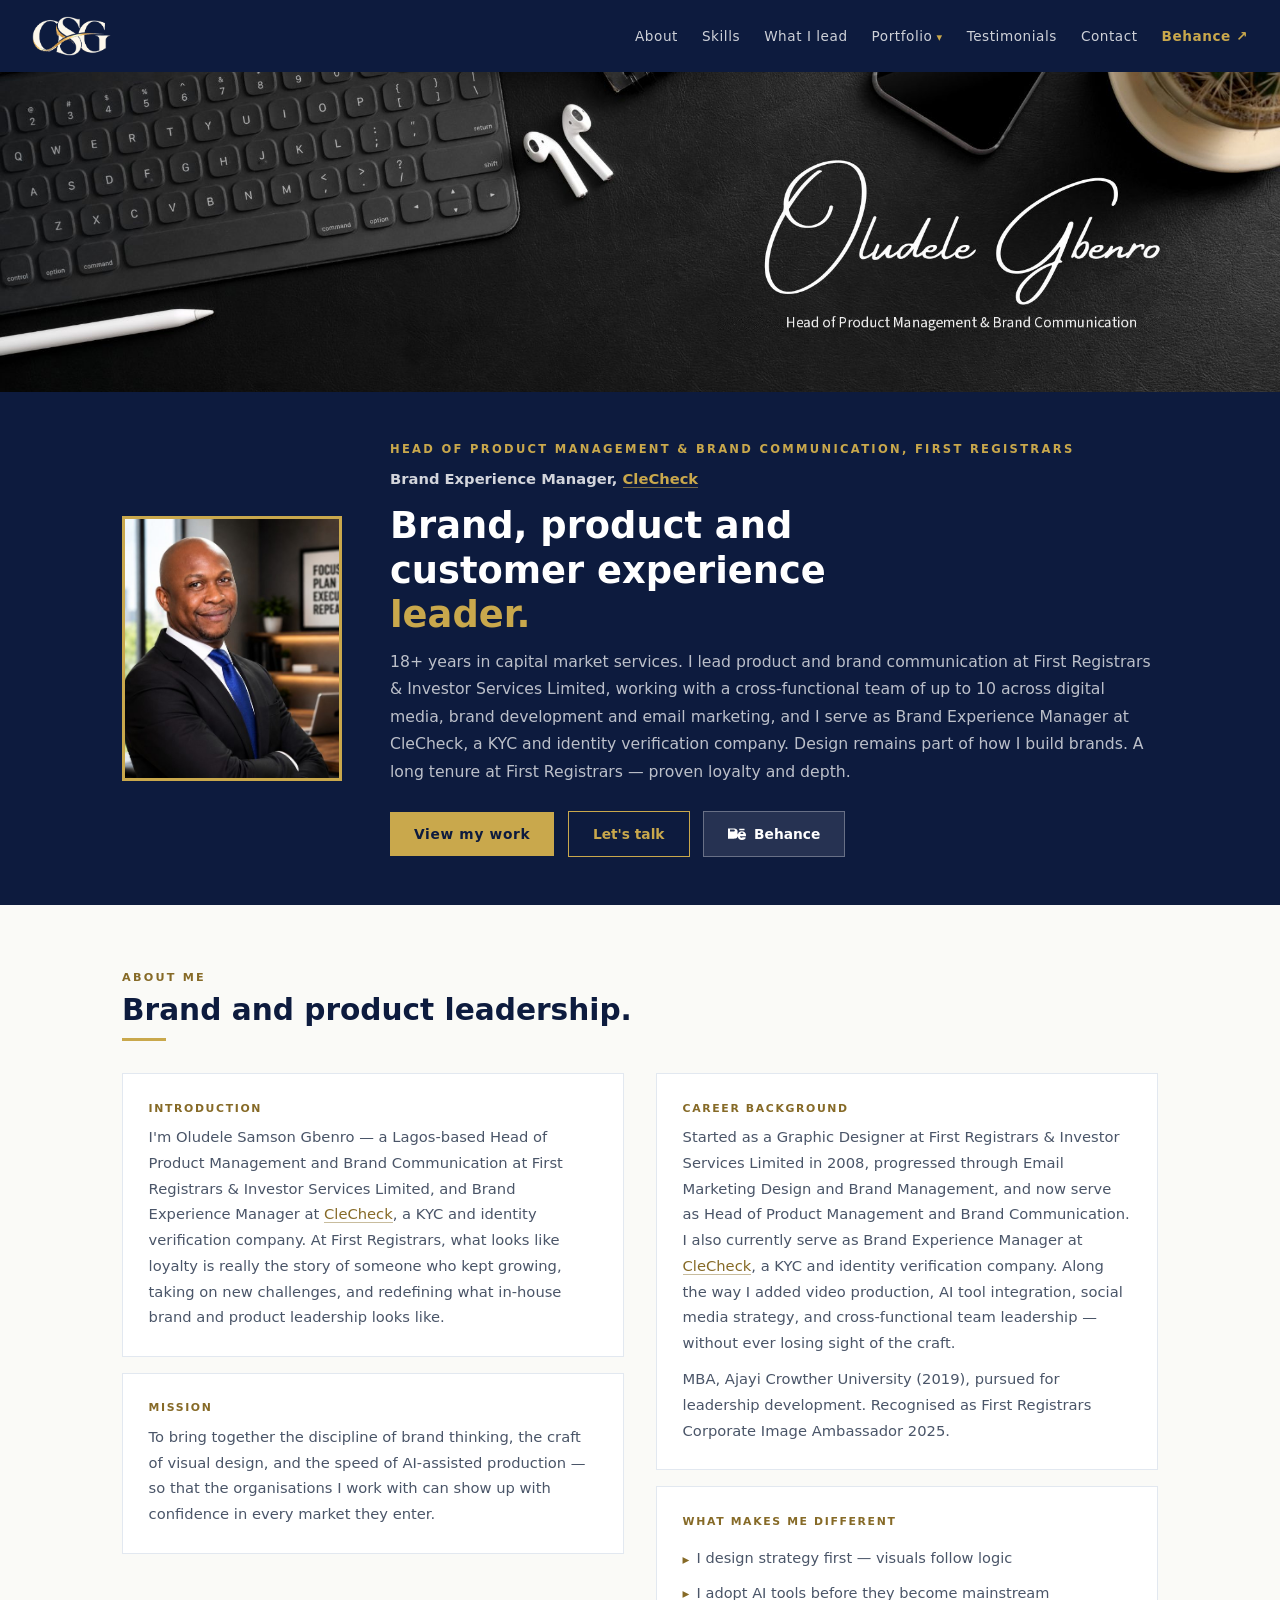
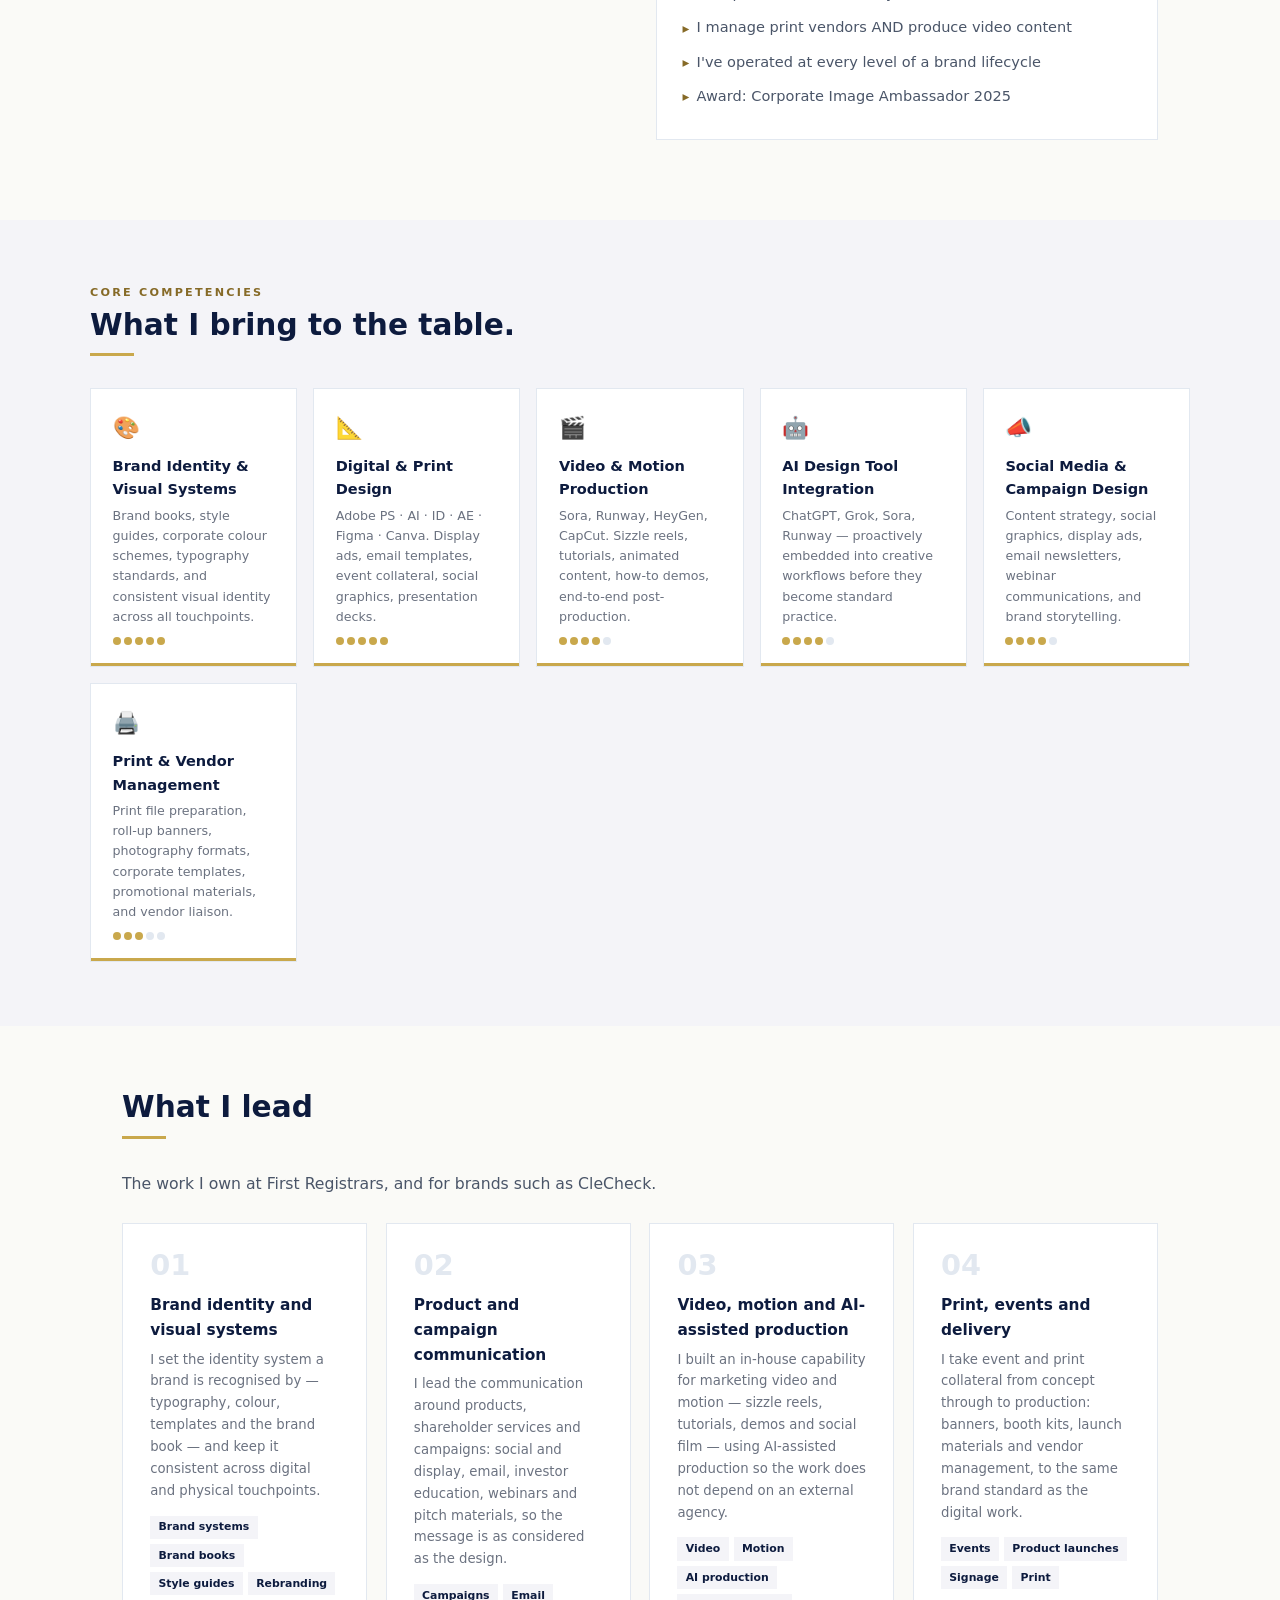
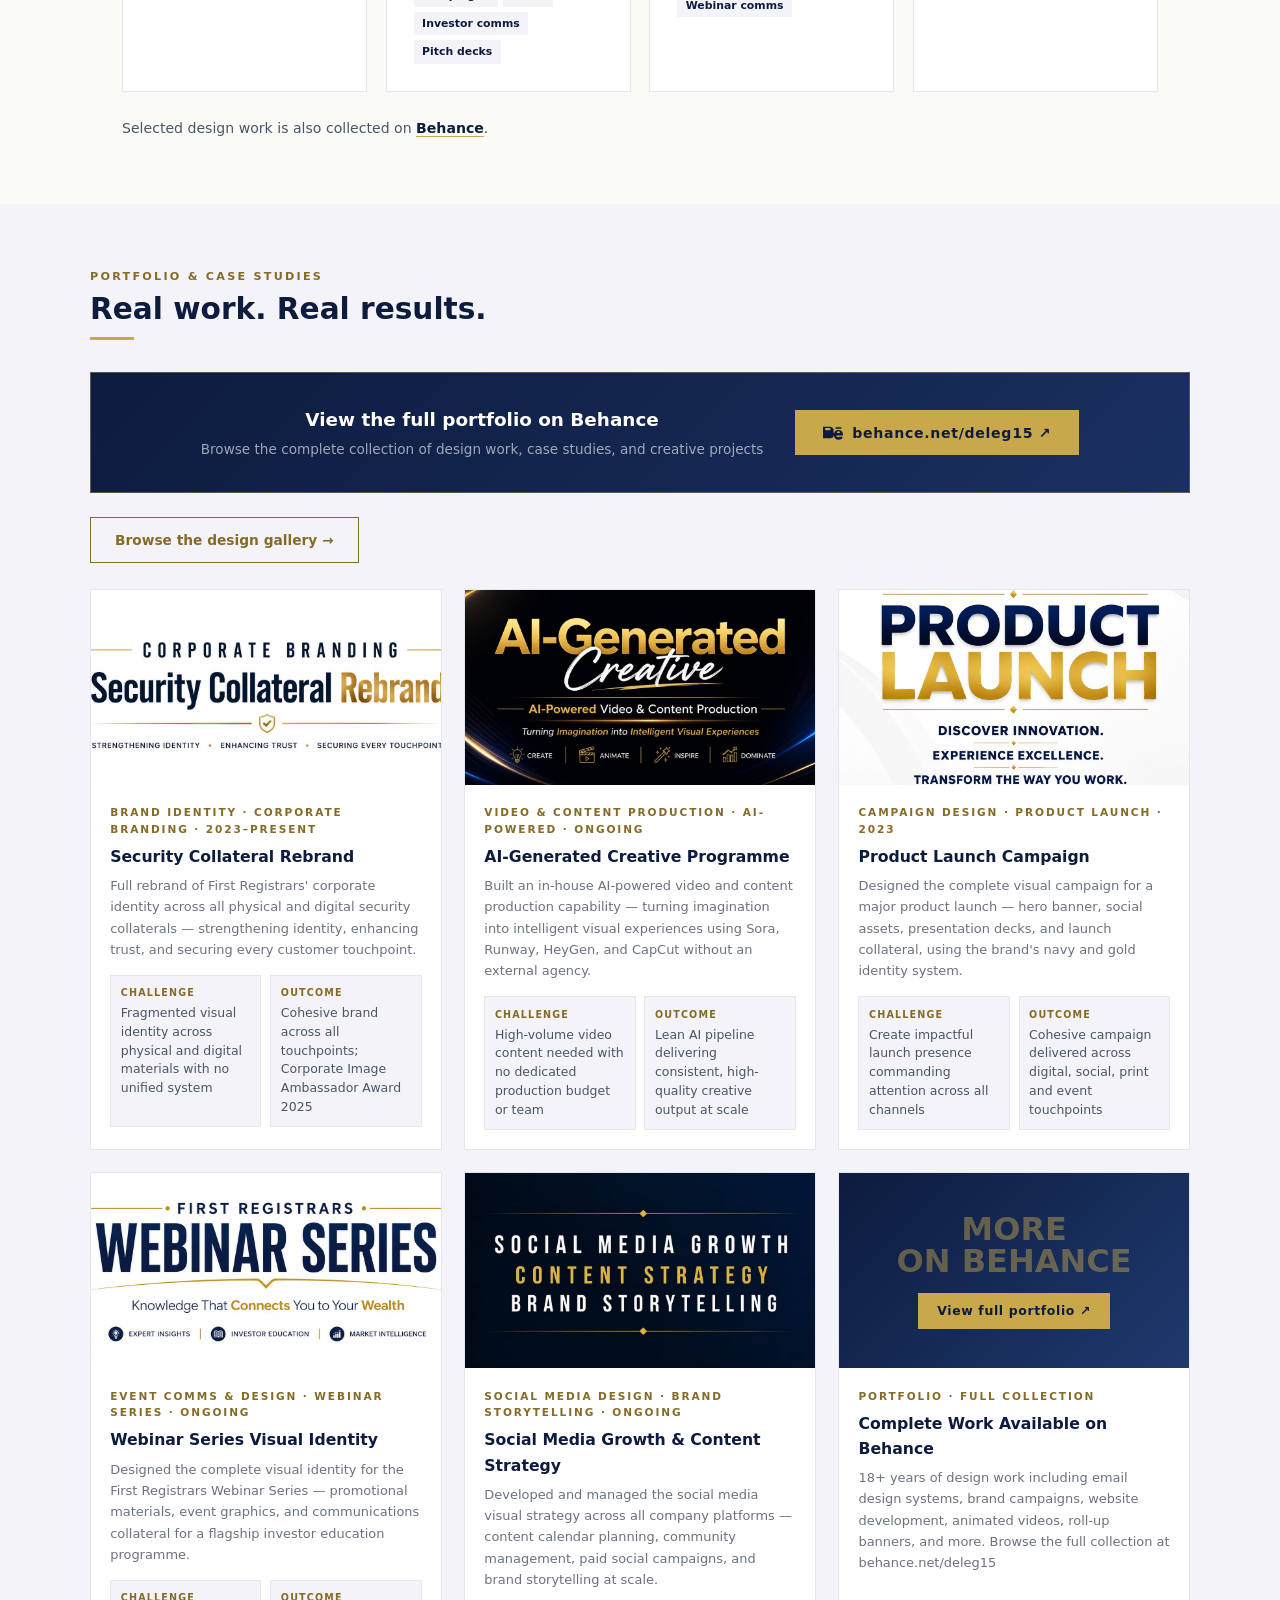
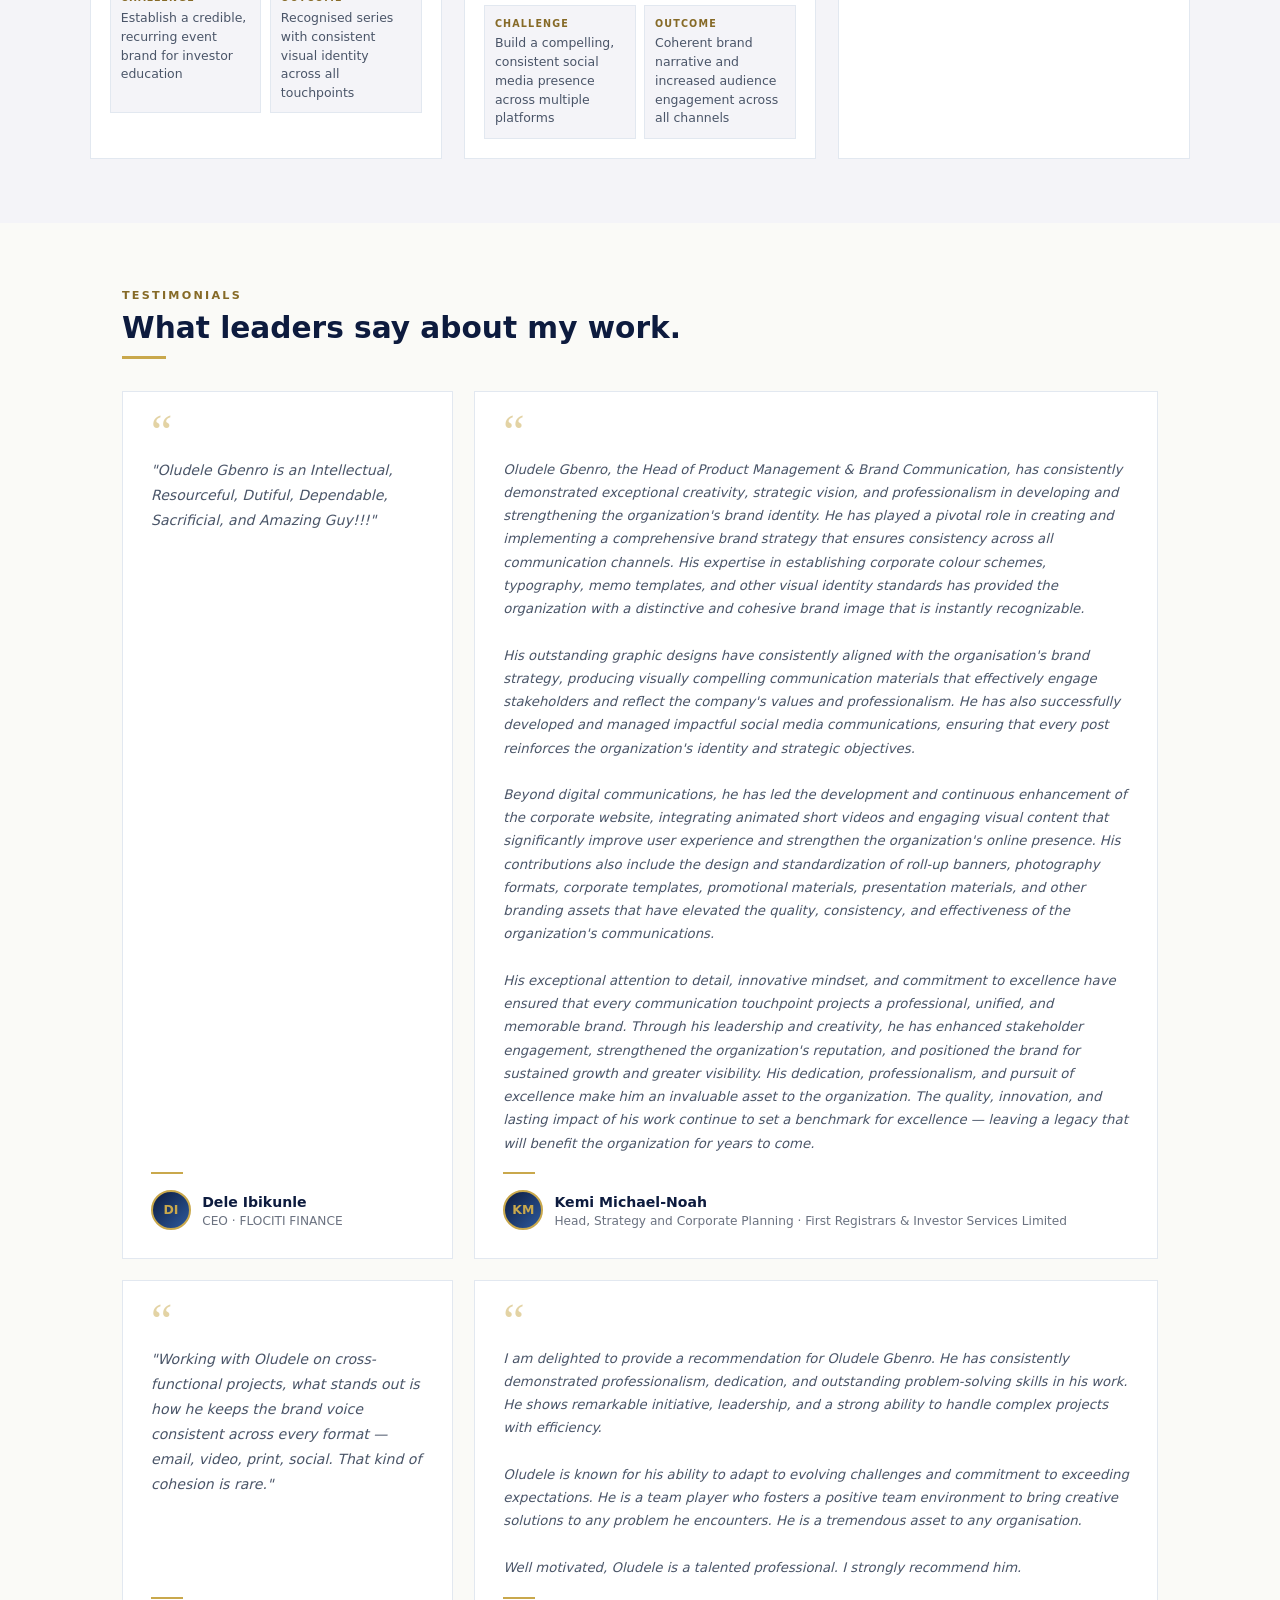
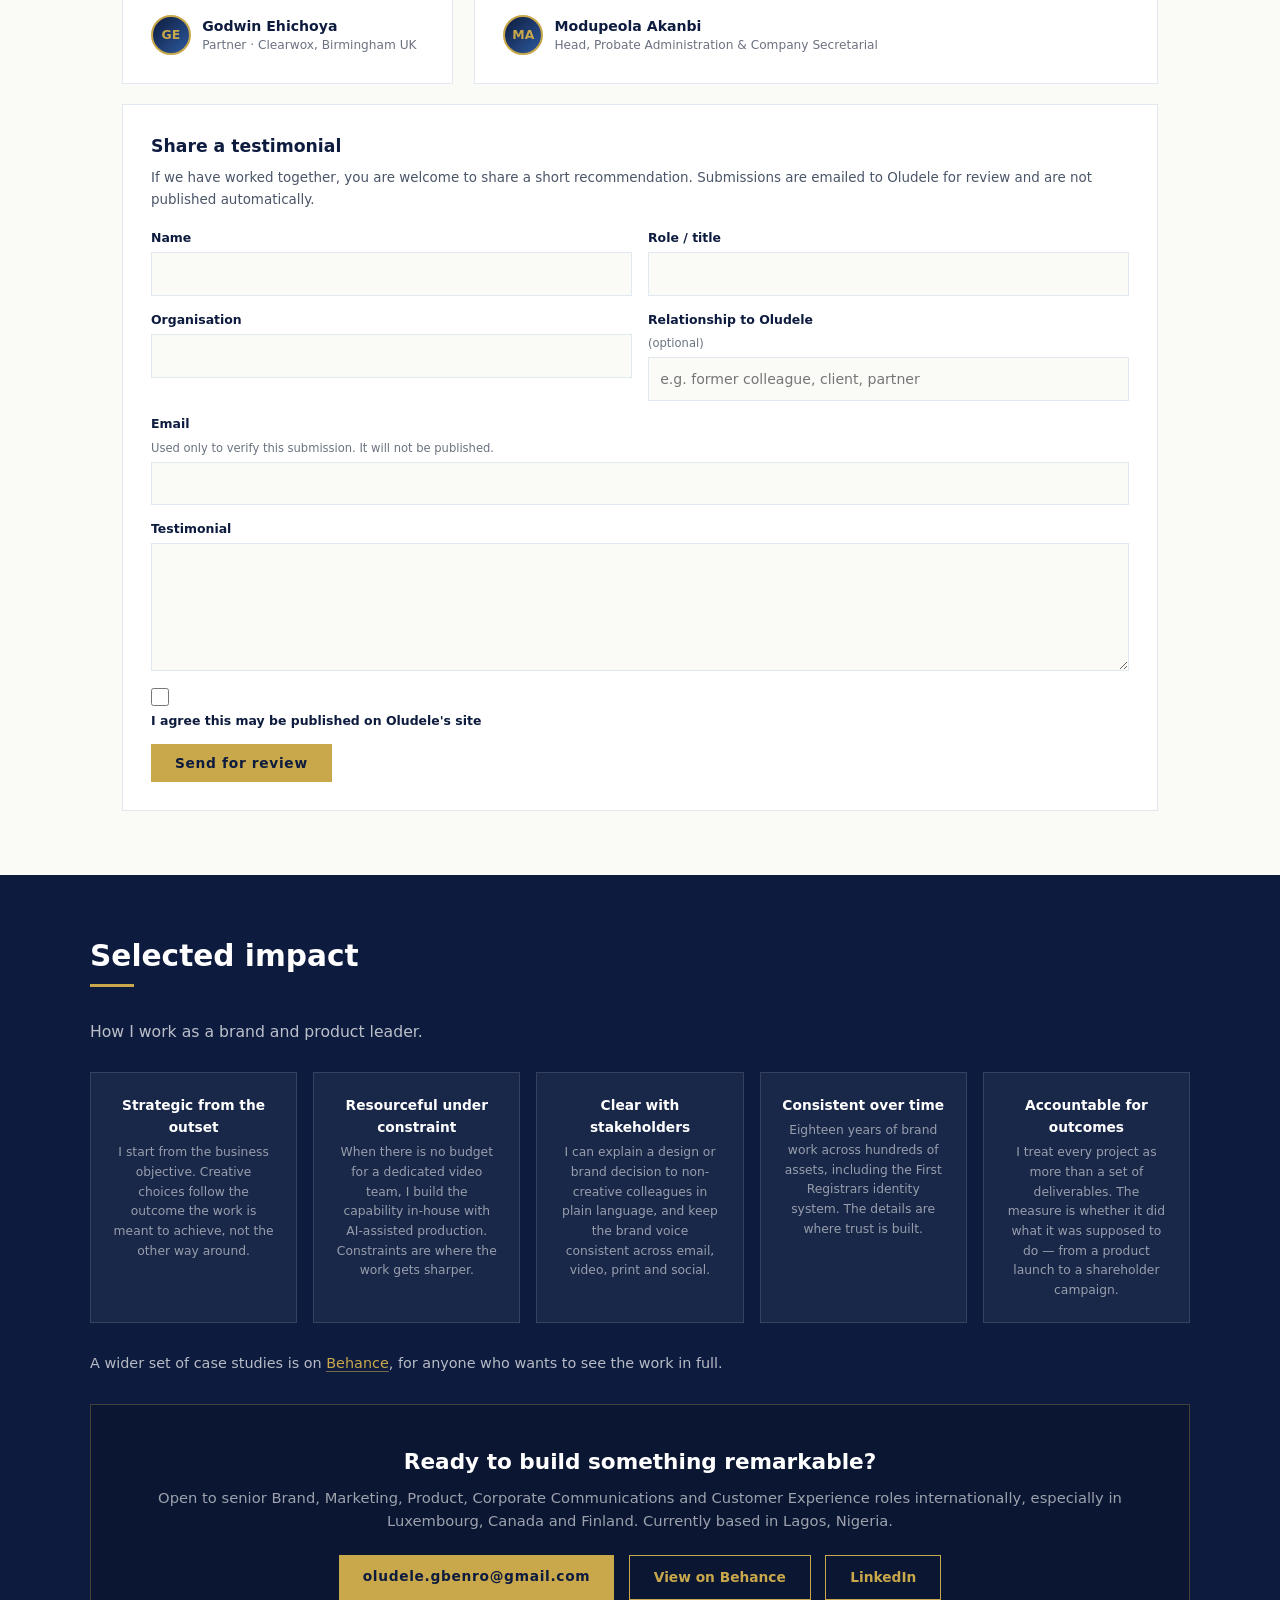
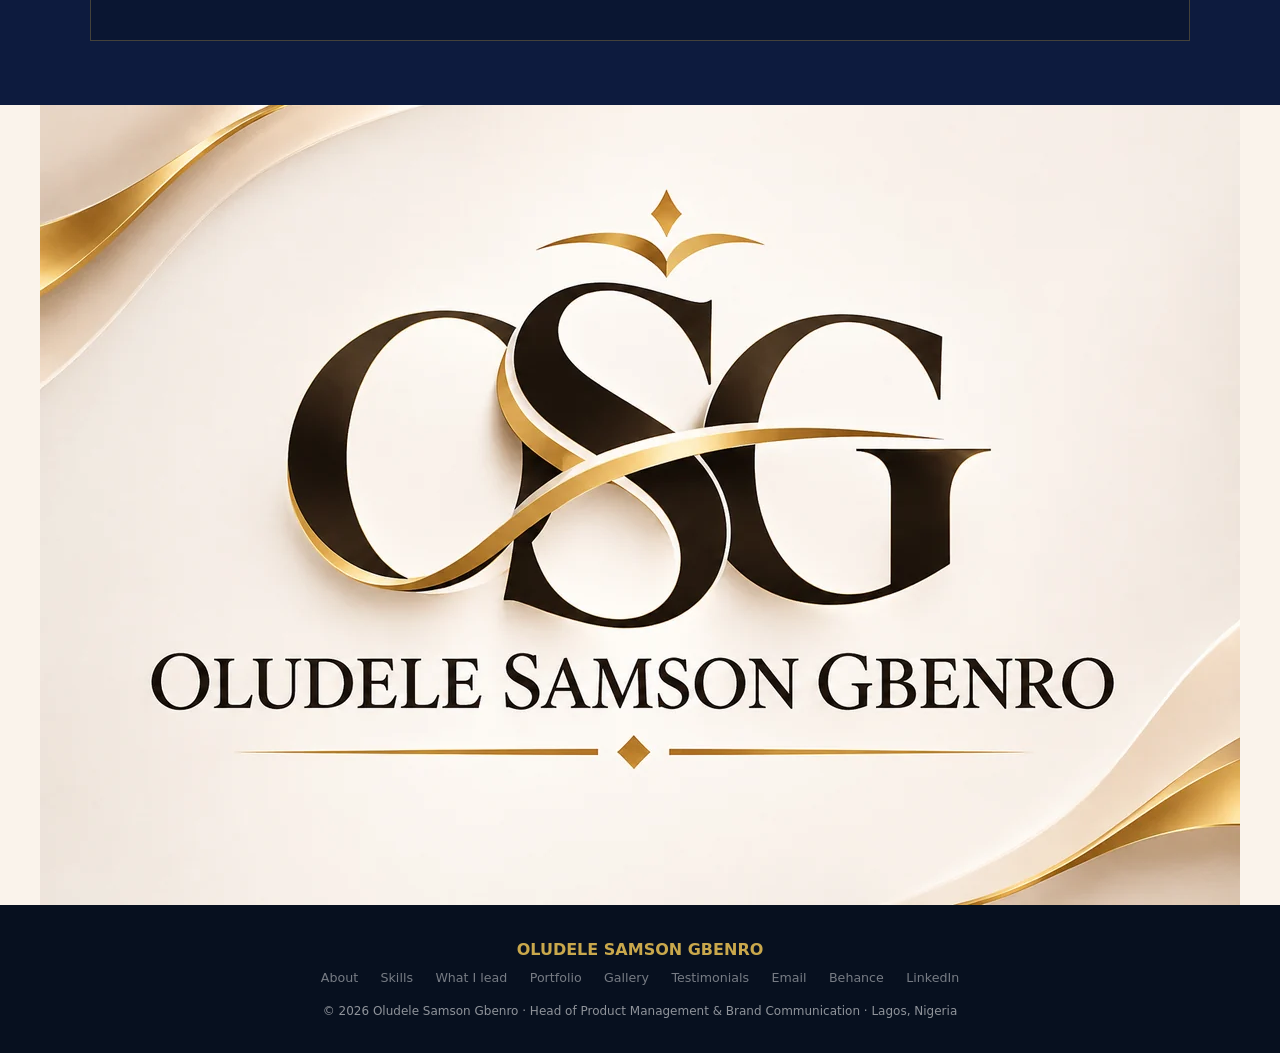
==== commit 1bc116dd: "Add the full OSG logo after the closing call to action. The complete monogram, wordmark and gold div" ====
--- a/index.html
+++ b/index.html
@@ -167,6 +167,8 @@
 .cta-banner h3{color:#fff;font-size:1.35rem;margin-bottom:0.4rem}
 .cta-banner p{color:rgba(255,255,255,0.6);margin-bottom:1.35rem;font-size:0.92rem}
 .cta-actions{display:flex;gap:0.9rem;justify-content:center;flex-wrap:wrap}
+.logo-band{background:#FAF3EB;display:flex;justify-content:center;max-width:none;width:100%;padding:0;margin:0}
+.logo-band picture,.logo-band img{width:100%;max-width:1200px;height:auto;display:block;margin:0 auto}
 
 footer{background:#07101f;padding:2rem;text-align:center}
 .footer-name{color:var(--gold);font-weight:700;font-size:1rem;margin-bottom:0.35rem}
@@ -603,6 +605,13 @@
   </div>
 </div>
 </div>
+
+<section class="logo-band" aria-label="Oludele Samson Gbenro logo">
+  <picture>
+    <source type="image/webp" srcset="assets/img/logo-full-800.webp 800w, assets/img/logo-full.webp 1200w, assets/img/logo-full-1536.webp 1536w" sizes="(max-width: 1200px) 100vw, 1200px">
+    <img src="assets/img/logo-full.png" srcset="assets/img/logo-full.png 1200w" sizes="(max-width: 1200px) 100vw, 1200px" width="1200" height="800" alt="Oludele Samson Gbenro logo" loading="lazy" decoding="async">
+  </picture>
+</section>
 
 <footer>
   <div class="footer-name">OLUDELE SAMSON GBENRO</div>
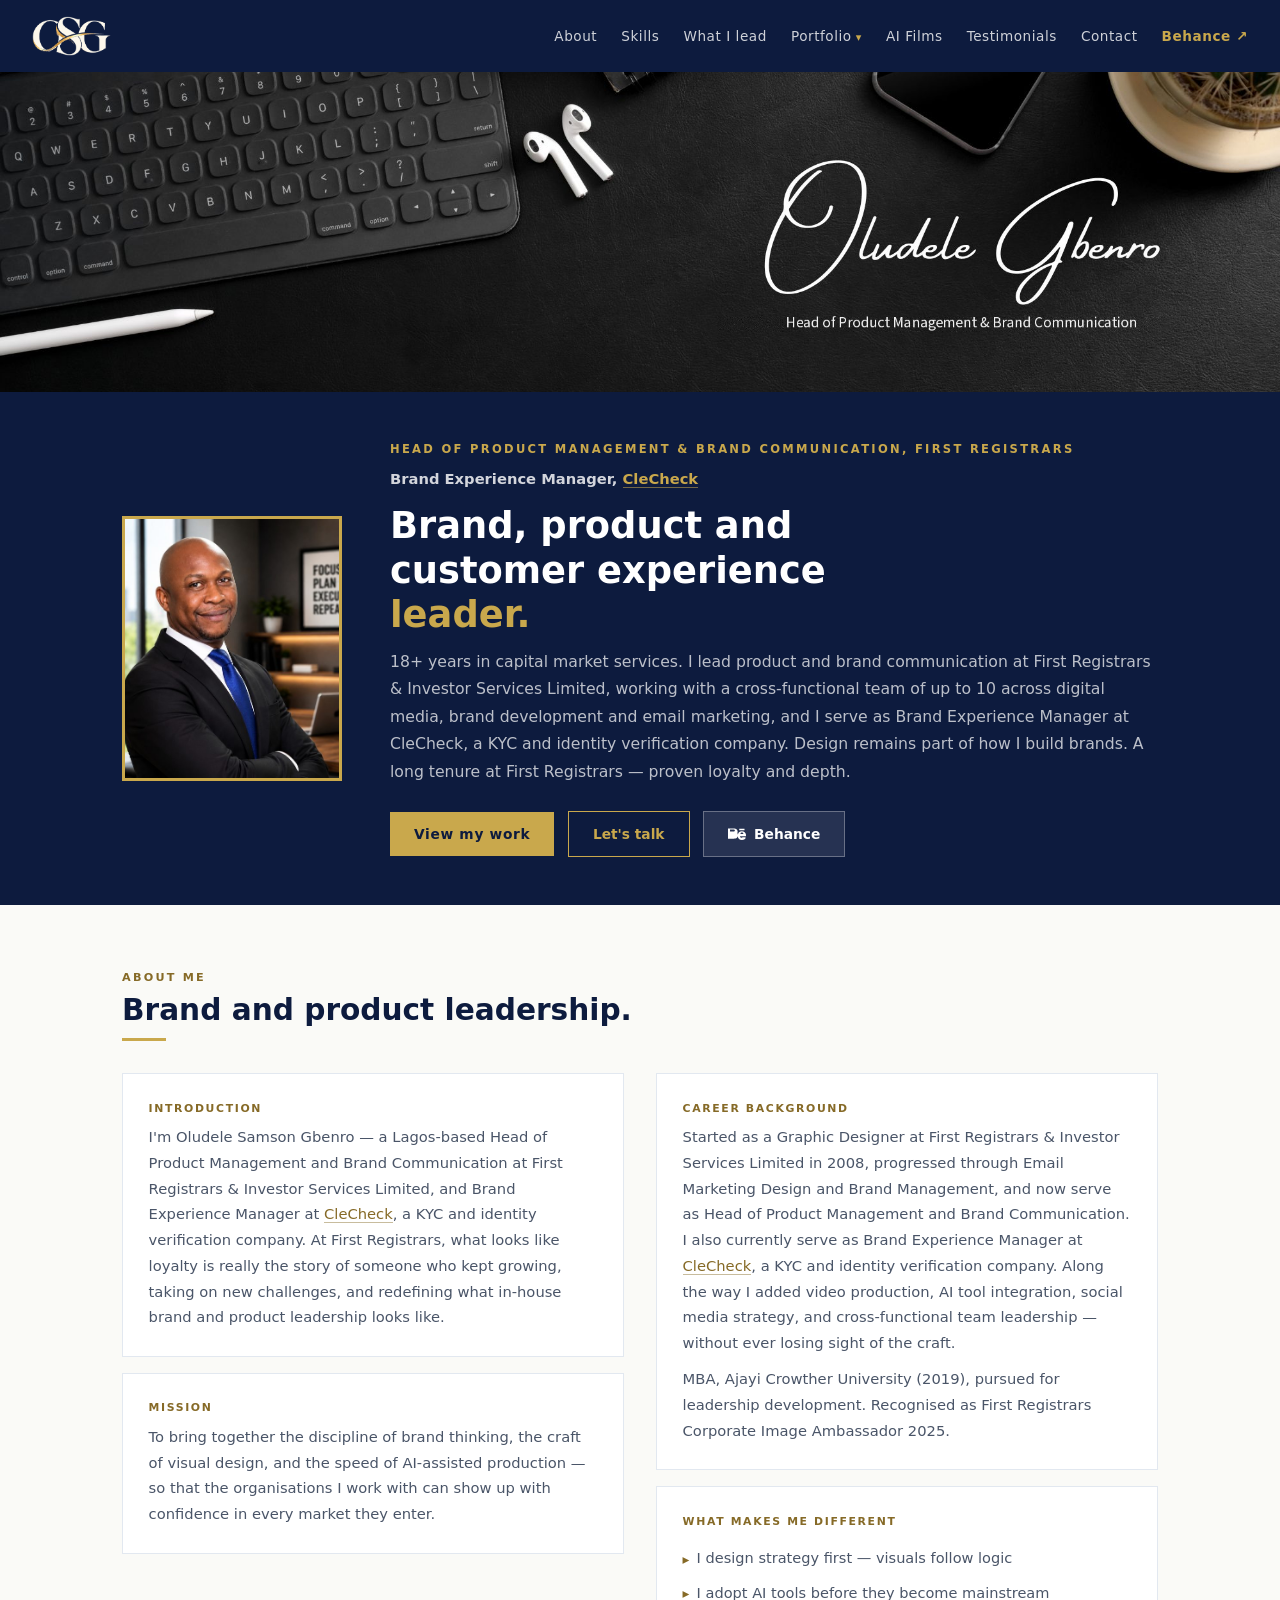
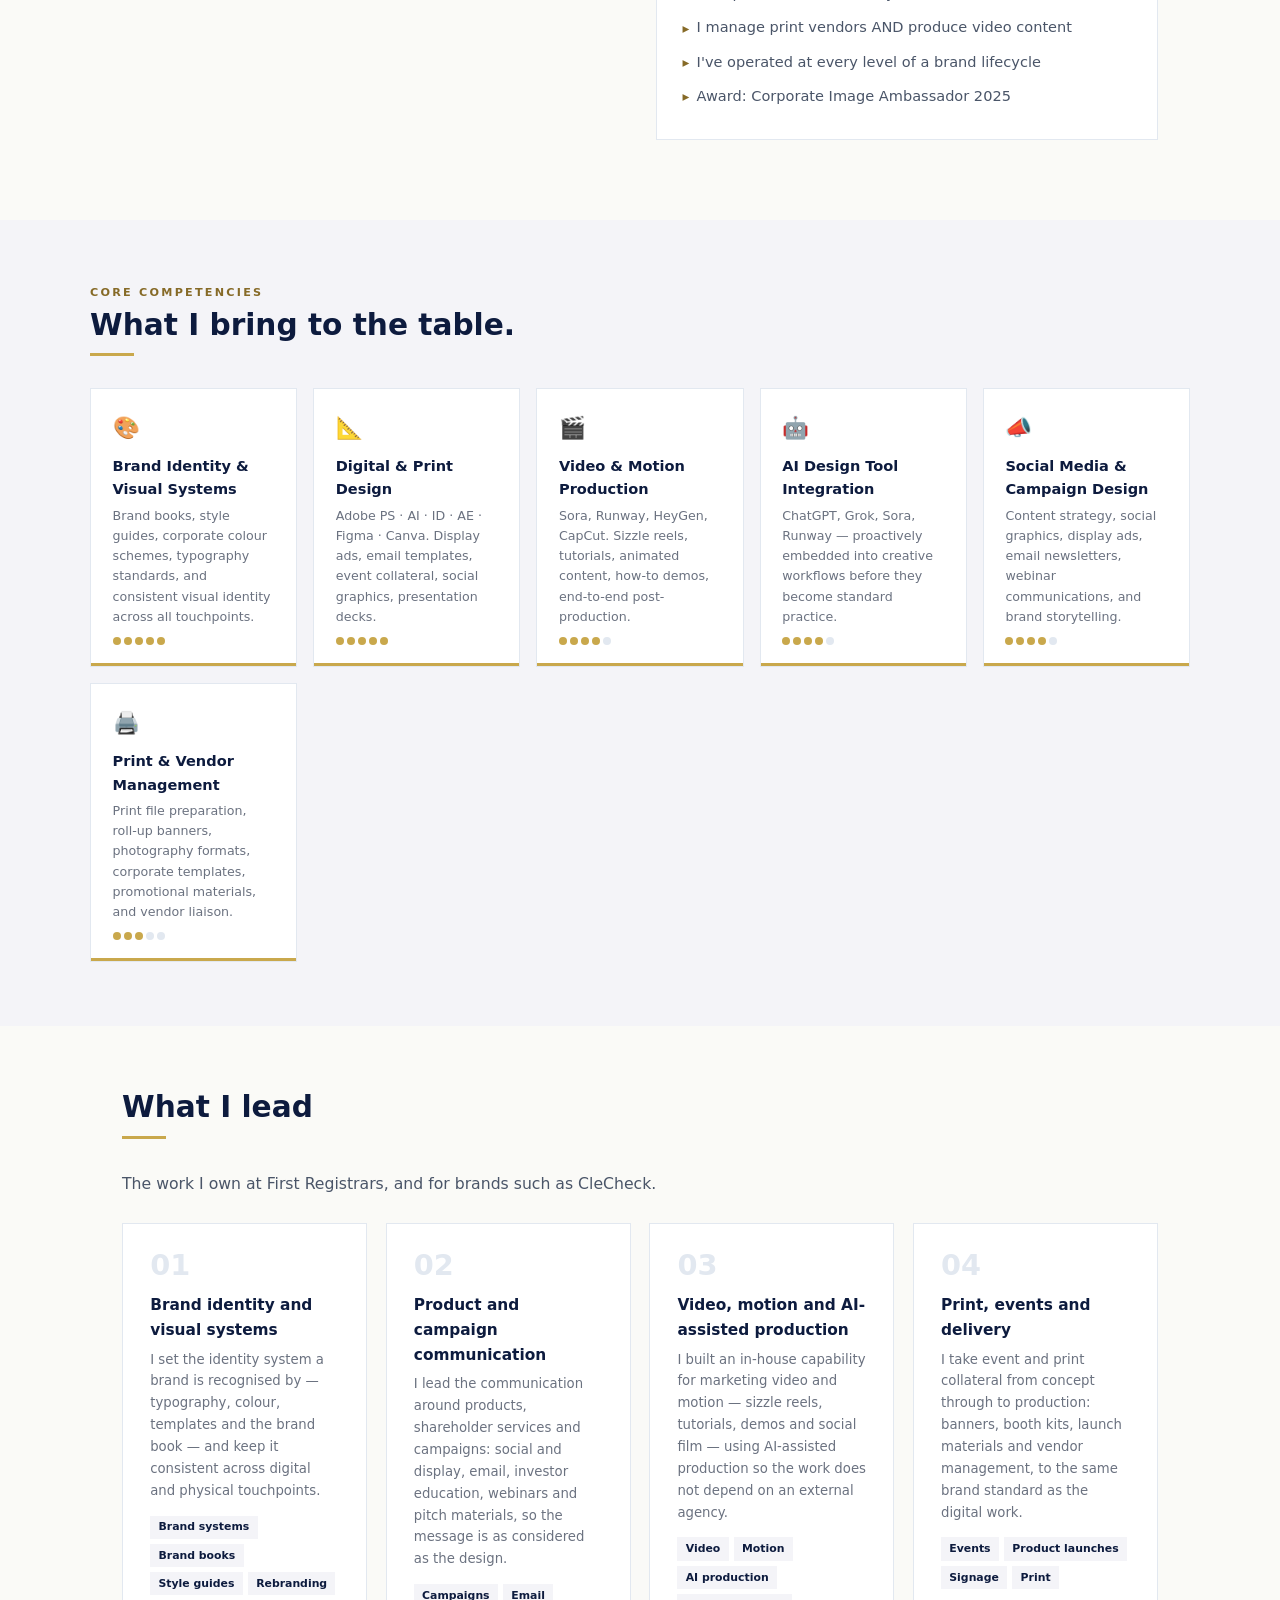
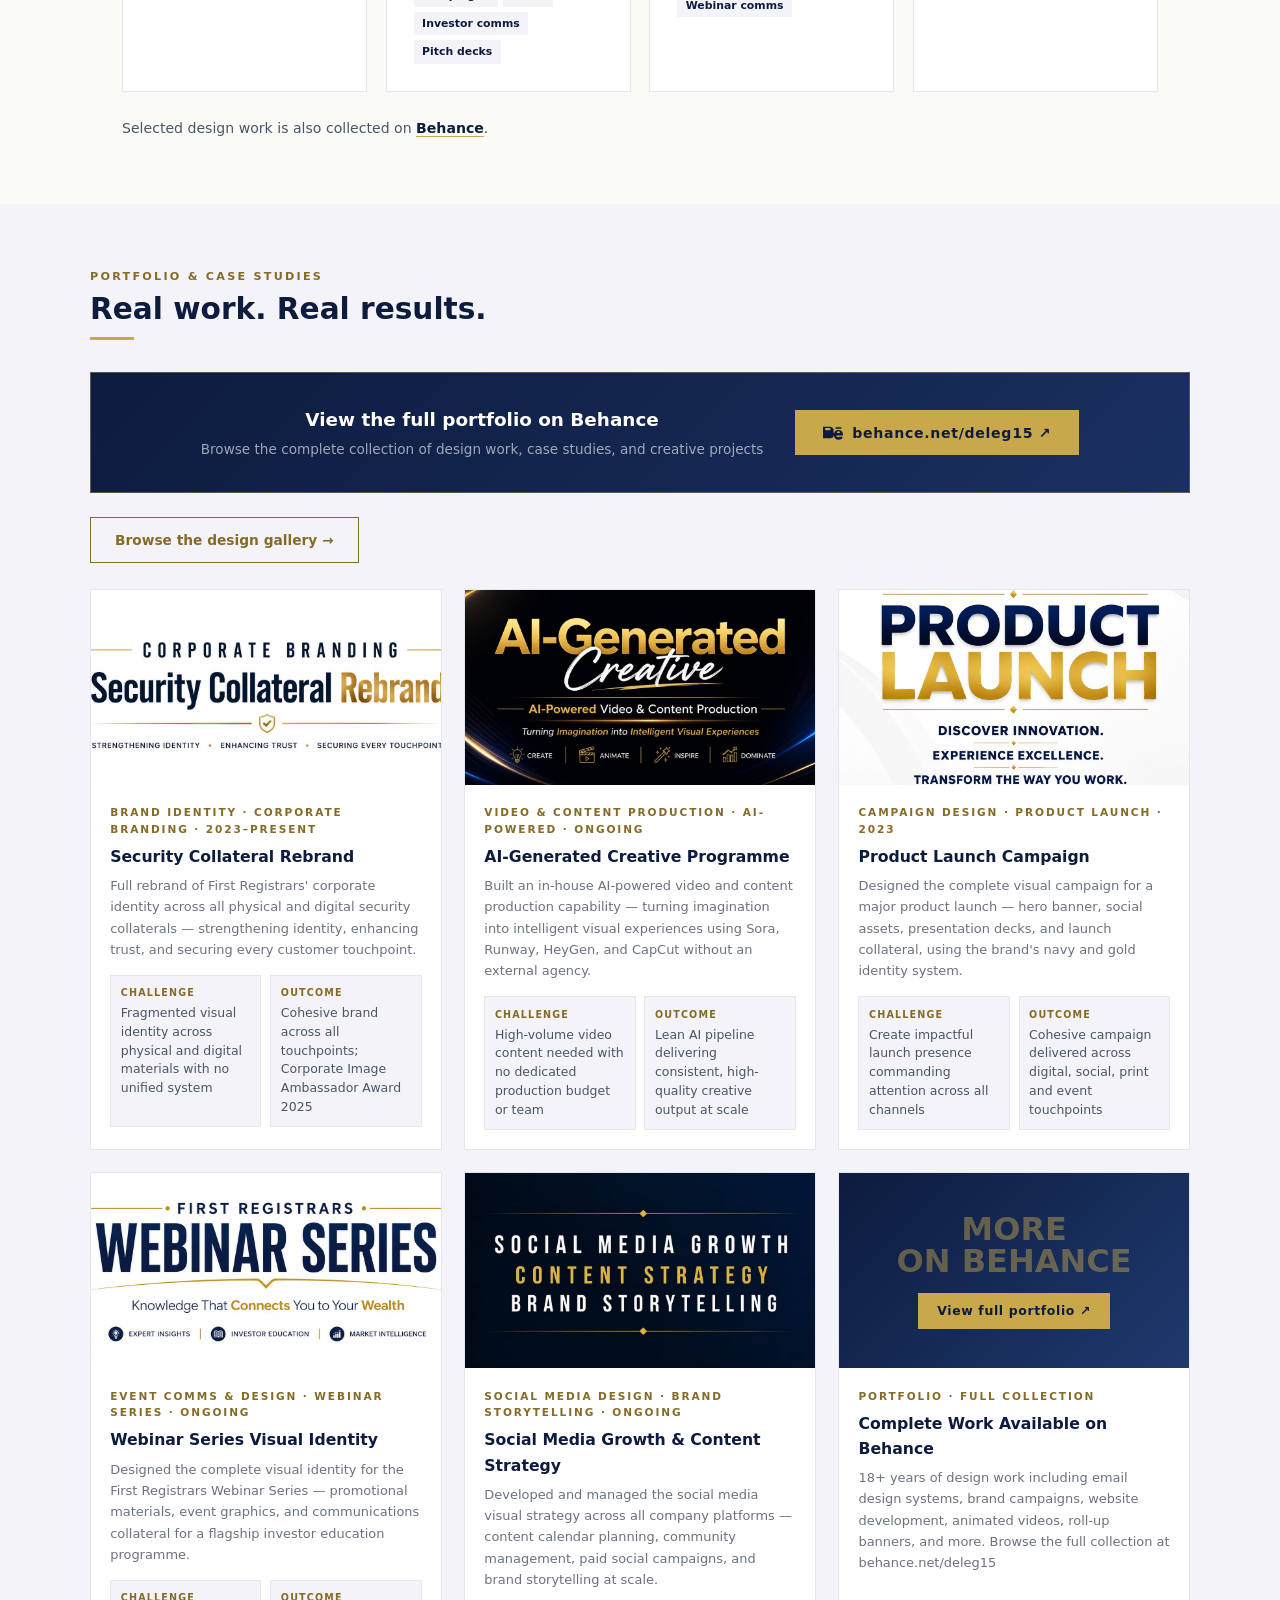
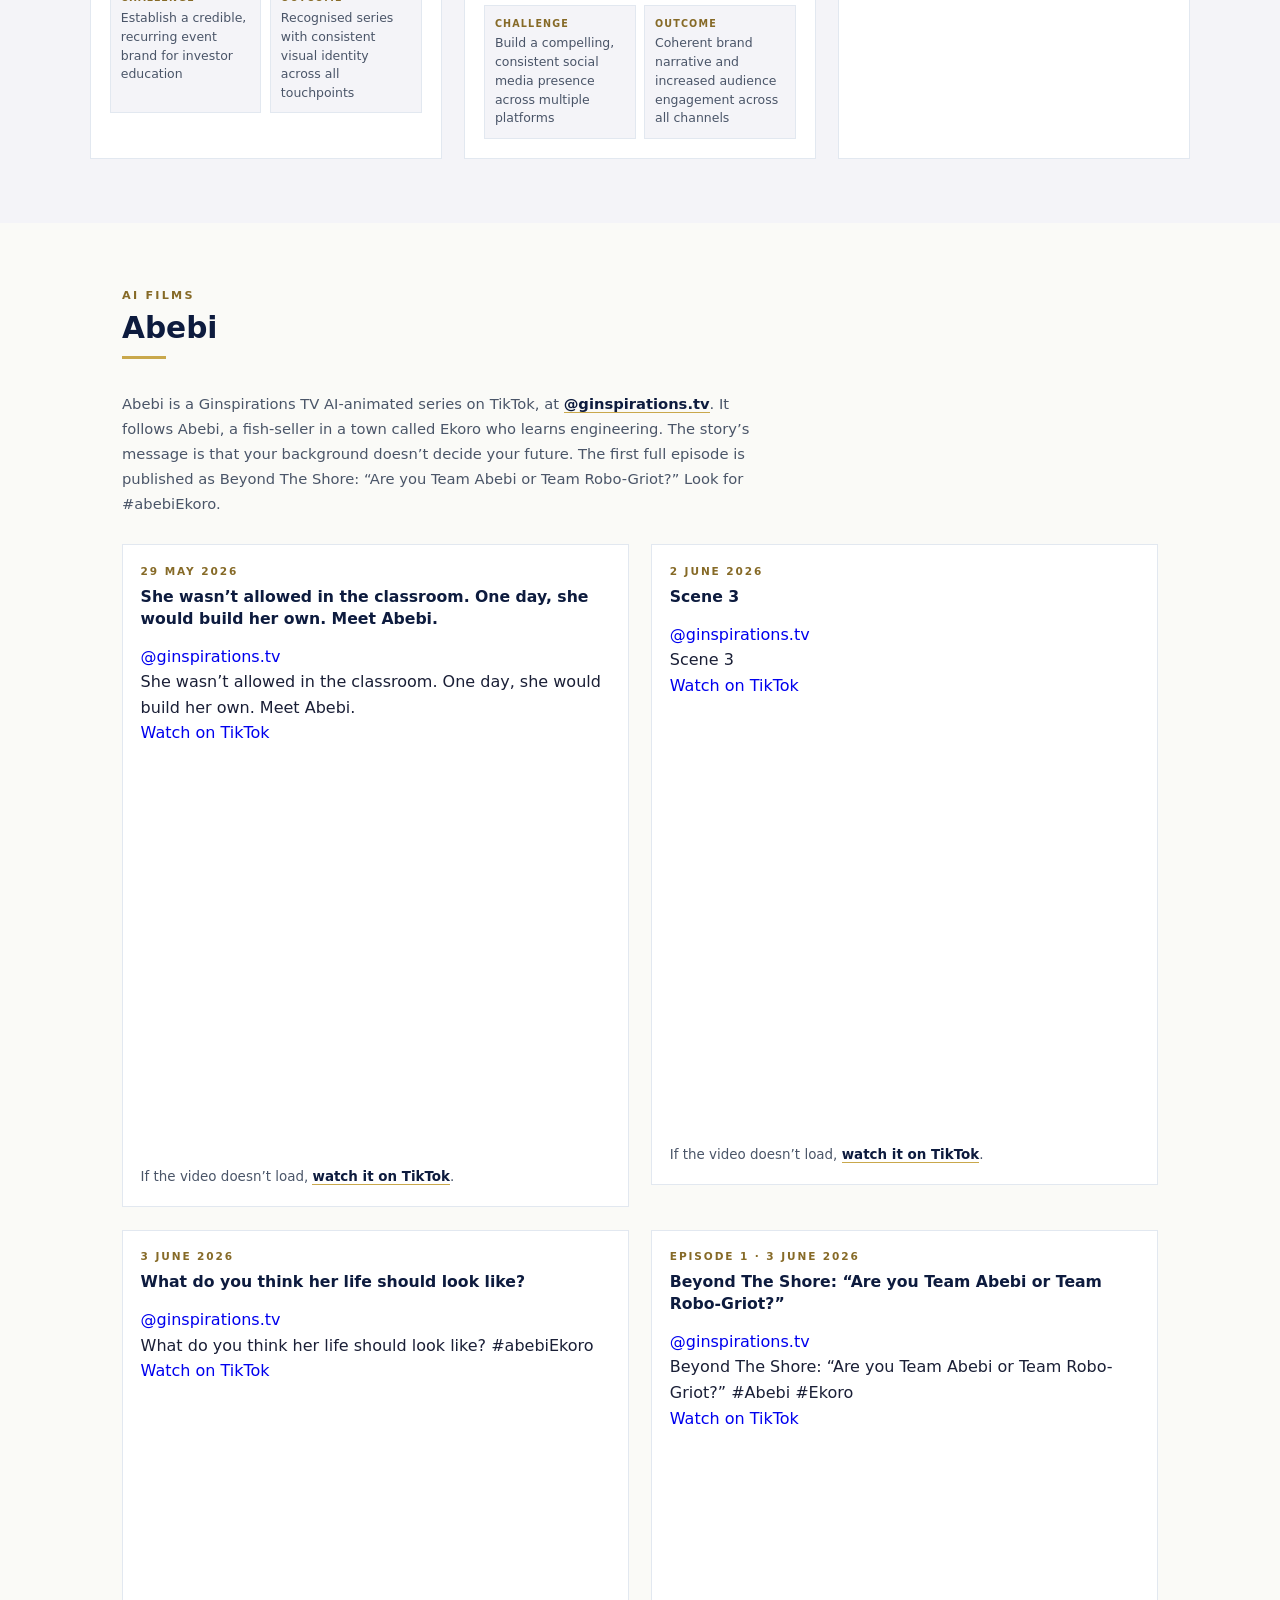
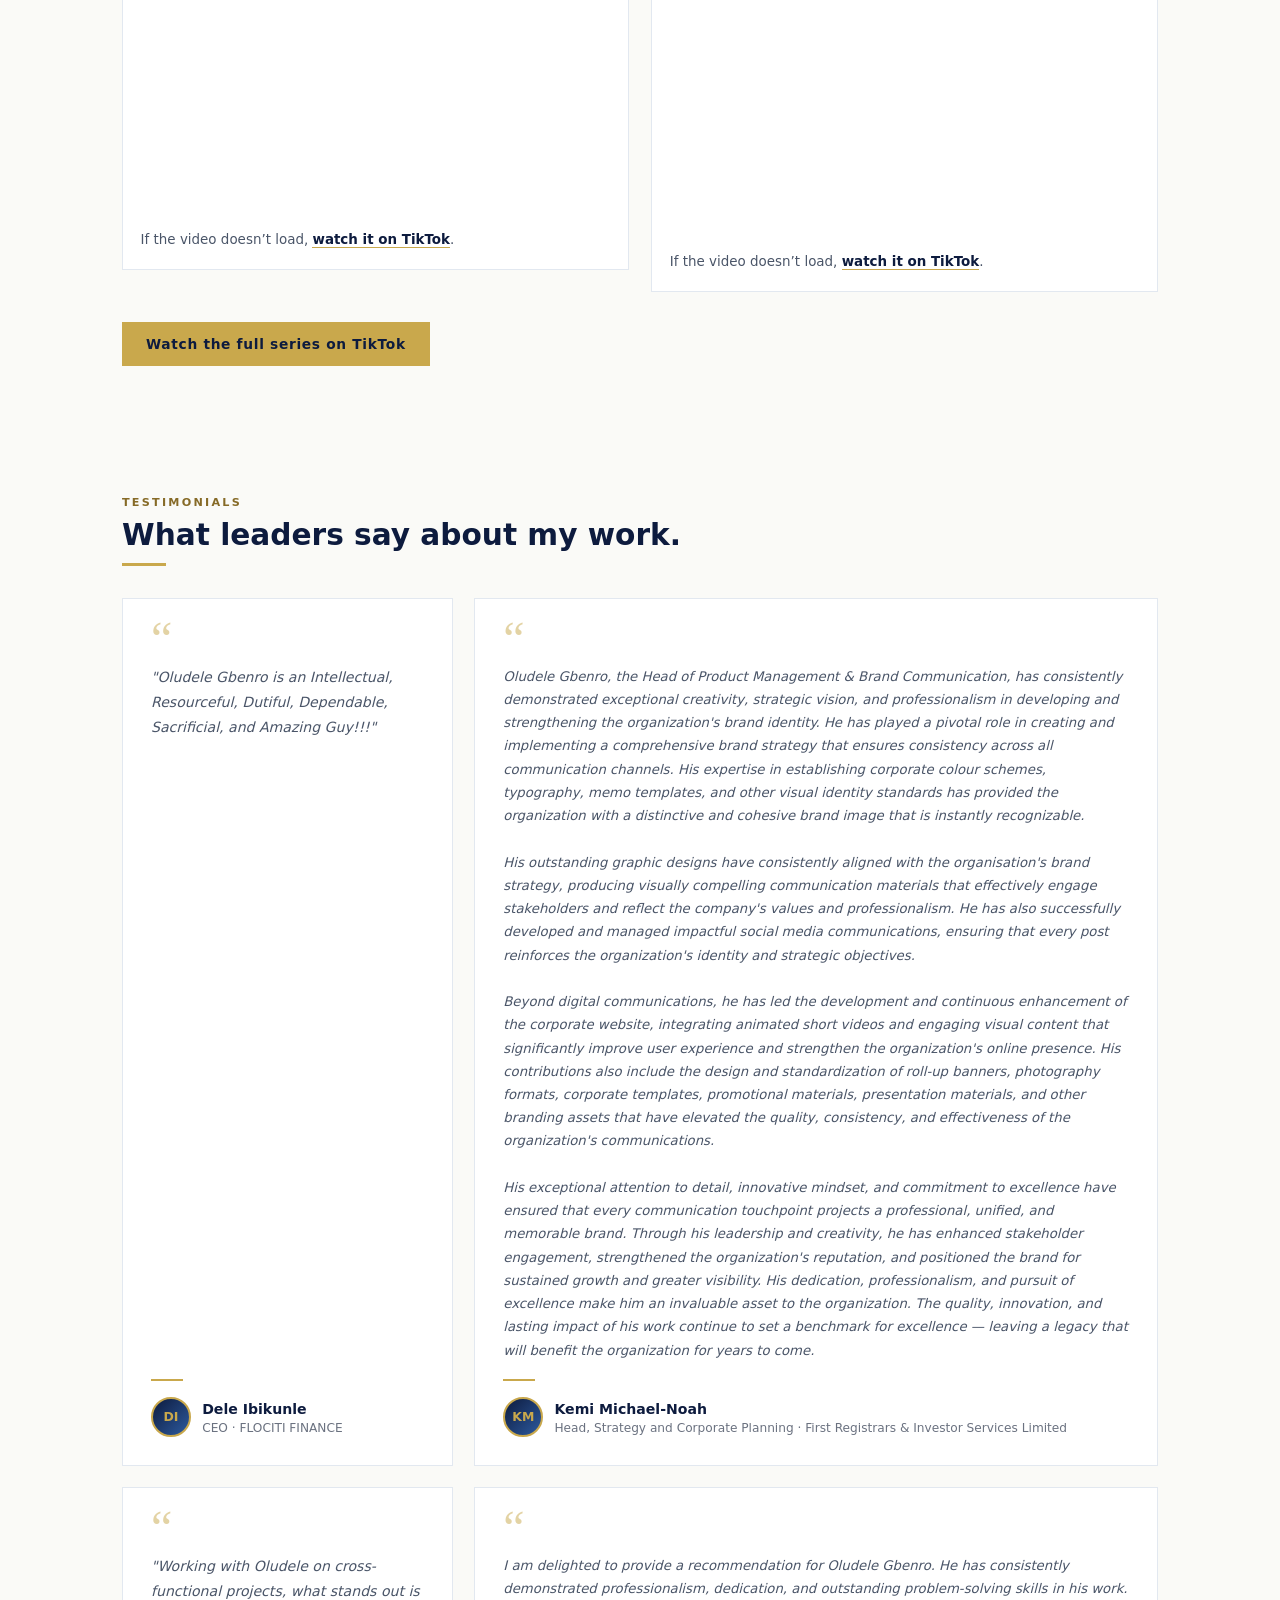
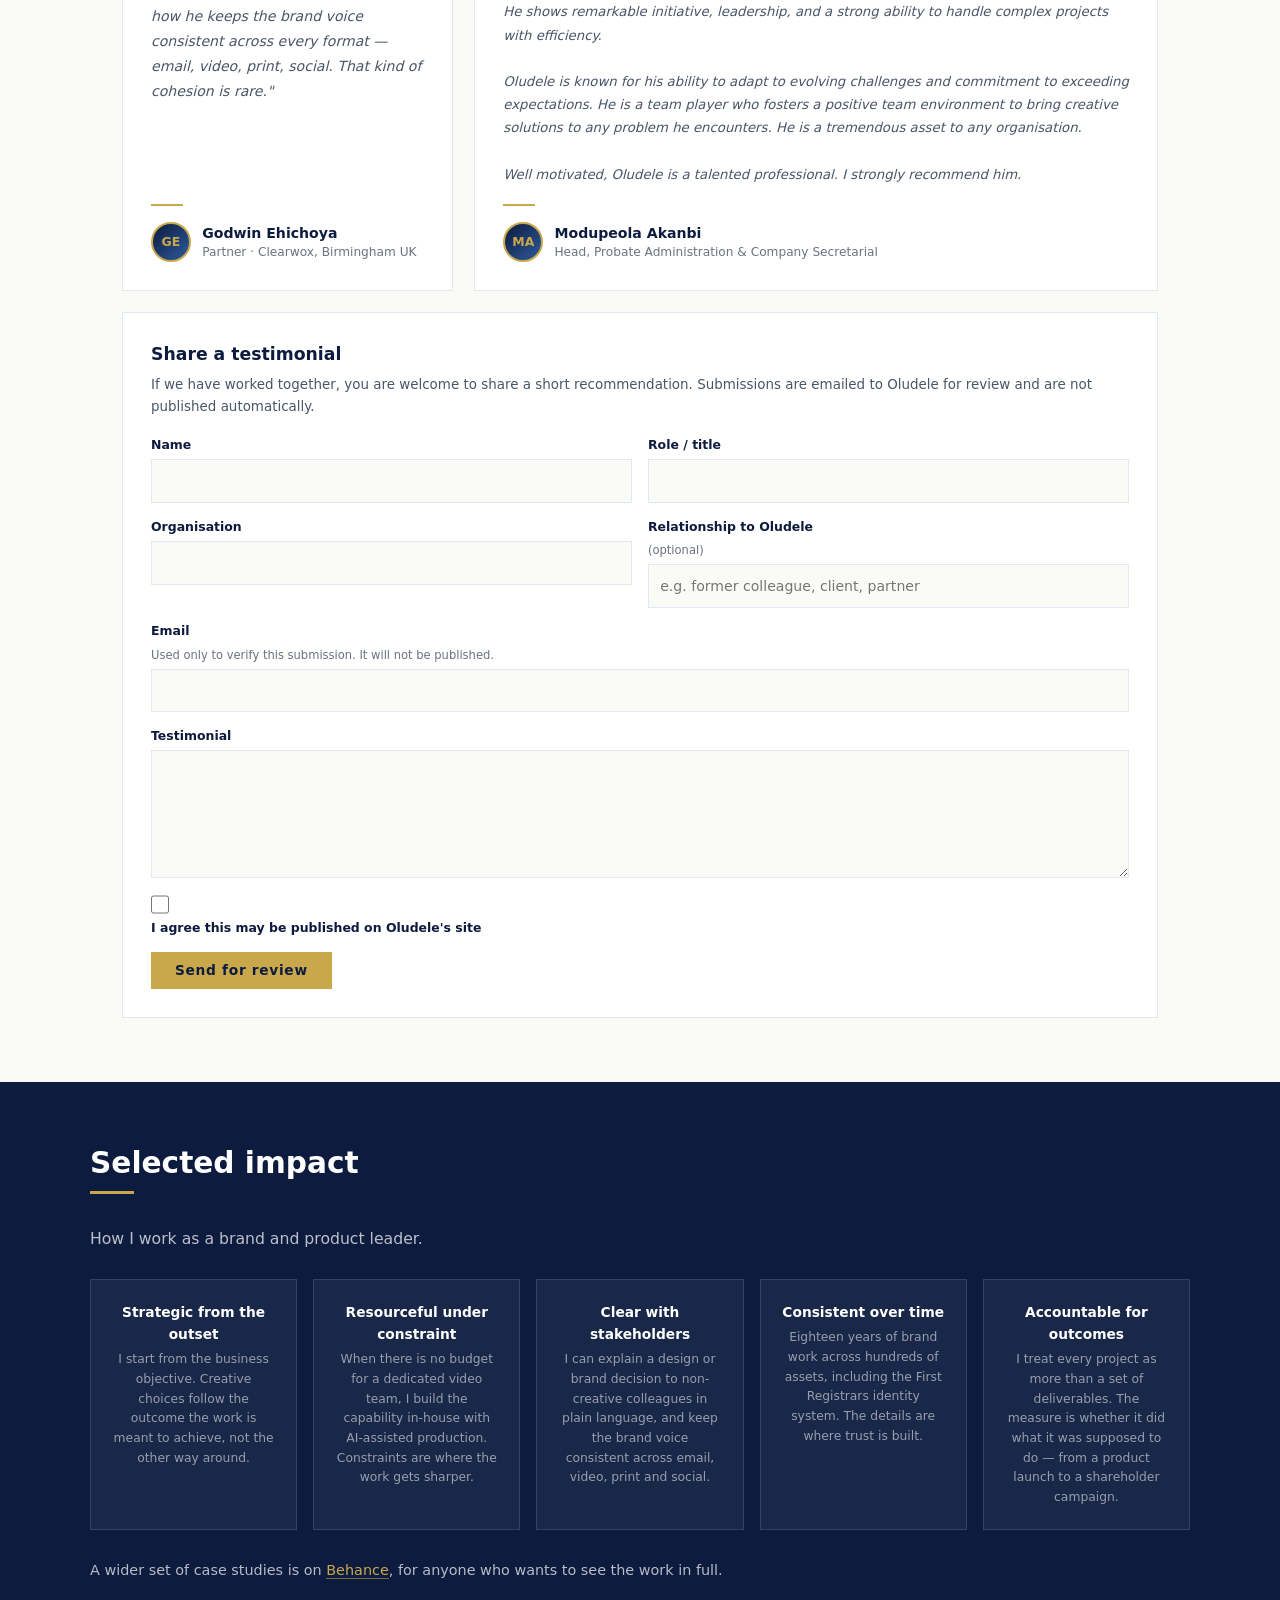
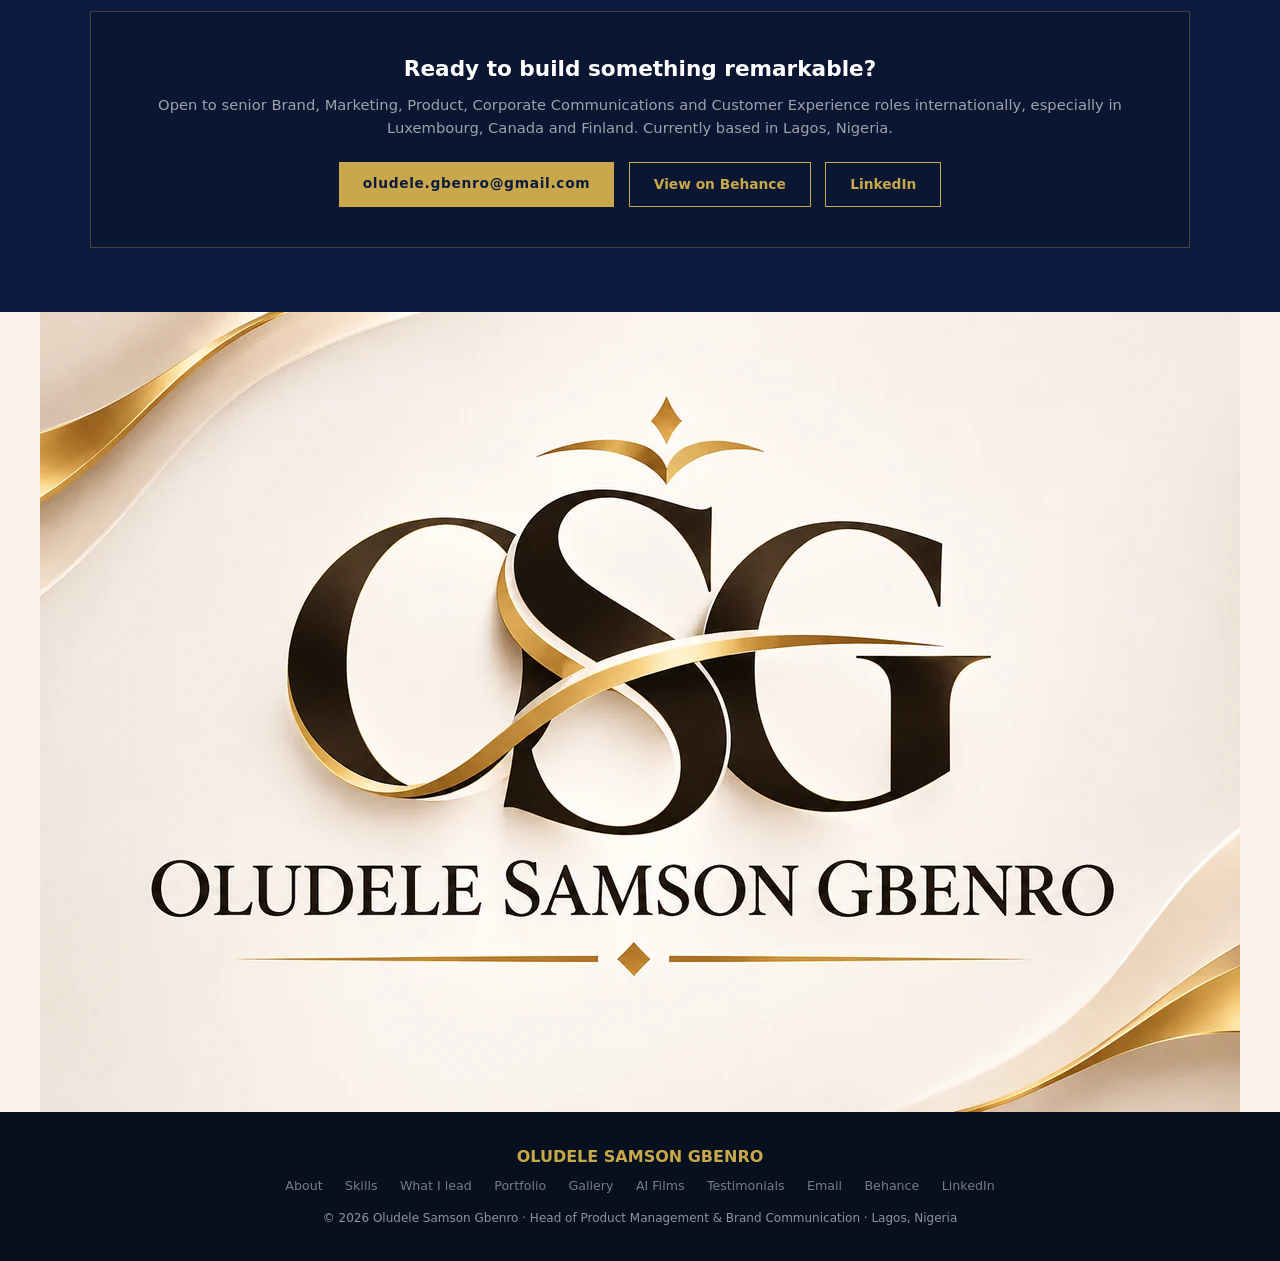
==== commit 4ea2f16b: "Add an AI Films section for the Abebi TikTok series. The homepage now has a dated grid of the Abebi " ====
--- a/index.html
+++ b/index.html
@@ -9,14 +9,14 @@
 <link rel="icon" type="image/png" href="assets/img/favicon-osg-32.png?v=2" sizes="32x32">
 <link rel="apple-touch-icon" href="assets/img/apple-touch-icon-osg.png?v=2">
 <link rel="icon" type="image/png" href="assets/img/icon-osg-512.png?v=2" sizes="512x512">
-<link rel="canonical" href="https://deleg15.github.io/oludelegbenro/">
+<link rel="canonical" href="https://oludelegbenro.com/">
 <meta property="og:type" content="website">
 <meta property="og:site_name" content="Oludele Gbenro">
 <meta property="og:title" content="Oludele Gbenro | Portfolio">
 <meta property="og:description" content="Brand, product and customer experience leadership: selected work, testimonials and awards.">
-<meta property="og:url" content="https://deleg15.github.io/oludelegbenro/">
-<meta property="og:image" content="https://deleg15.github.io/oludelegbenro/assets/img/og-image.jpg">
-<meta property="og:image:secure_url" content="https://deleg15.github.io/oludelegbenro/assets/img/og-image.jpg">
+<meta property="og:url" content="https://oludelegbenro.com/">
+<meta property="og:image" content="https://oludelegbenro.com/assets/img/og-image.jpg">
+<meta property="og:image:secure_url" content="https://oludelegbenro.com/assets/img/og-image.jpg">
 <meta property="og:image:type" content="image/jpeg">
 <meta property="og:image:width" content="1200">
 <meta property="og:image:height" content="627">
@@ -24,7 +24,7 @@
 <meta name="twitter:card" content="summary_large_image">
 <meta name="twitter:title" content="Oludele Gbenro | Portfolio">
 <meta name="twitter:description" content="Brand, product and customer experience leadership: selected work, testimonials and awards.">
-<meta name="twitter:image" content="https://deleg15.github.io/oludelegbenro/assets/img/og-image.jpg">
+<meta name="twitter:image" content="https://oludelegbenro.com/assets/img/og-image.jpg">
 <style>
 *{margin:0;padding:0;box-sizing:border-box}
 :root{
@@ -47,7 +47,7 @@
 body{font-family:'Segoe UI',system-ui,sans-serif;color:var(--text);background:var(--cream);line-height:1.6}
 a{text-decoration:none}
 nav{background:var(--navy);padding:1rem 2rem;display:flex;justify-content:space-between;align-items:center;position:sticky;top:0;z-index:100}
-.logo{display:flex;align-items:center;flex-shrink:0;line-height:0}.logo picture{display:block;line-height:0}.logo img{height:40px;width:auto;display:block}
+.logo{display:flex;align-items:center;flex-shrink:0;line-height:0}.logo picture{display:block;line-height:0}.logo img{height:40px;width:auto;display:block}a.logo{text-decoration:none}a.logo:focus,a.logo:focus-visible{outline:2px solid var(--gold);outline-offset:3px}
 .nav-links{display:flex;gap:1.5rem;list-style:none;flex-wrap:wrap}
 .nav-links a{color:rgba(255,255,255,0.8);font-size:0.85rem;letter-spacing:0.04em}
 .nav-links a:hover{color:var(--gold)}
@@ -167,6 +167,20 @@
 .cta-banner h3{color:#fff;font-size:1.35rem;margin-bottom:0.4rem}
 .cta-banner p{color:rgba(255,255,255,0.6);margin-bottom:1.35rem;font-size:0.92rem}
 .cta-actions{display:flex;gap:0.9rem;justify-content:center;flex-wrap:wrap}
+
+#ai-films .films-intro{font-size:0.92rem;color:var(--slate);max-width:40rem;margin:0 0 1.75rem;line-height:1.7}#ai-films .films-intro a{color:var(--navy);font-weight:700;border-bottom:1px solid var(--gold)}
+.films-grid{display:grid;grid-template-columns:1fr;gap:1.4rem}
+@media(min-width:760px){.films-grid{grid-template-columns:1fr 1fr;align-items:start}}
+.film-card{background:#fff;border:0.5px solid var(--border);padding:1.1rem 1.1rem 1.2rem;min-width:0;overflow:hidden}
+.film-label{font-size:0.66rem;letter-spacing:0.18em;text-transform:uppercase;color:var(--gold-on-light);font-weight:700;margin-bottom:0.4rem}
+.film-title{font-size:0.98rem;font-weight:700;color:var(--navy);margin:0 0 0.85rem;line-height:1.4}
+.film-title a{color:var(--navy)}
+.film-title a:hover{color:var(--gold-on-light)}
+#ai-films .tiktok-embed{margin:0 auto !important;max-width:100% !important;min-width:0 !important;width:100%;min-height:520px}#ai-films .tiktok-embed section{padding:0;max-width:none;margin:0;width:auto}
+.film-fallback{font-size:0.84rem;color:var(--slate);margin:0.2rem 0 0;line-height:1.5}
+.film-fallback a{color:var(--navy);font-weight:700;border-bottom:1px solid var(--gold)}
+.films-actions{margin-top:1.85rem}
+#ai-films .btn-primary{color:var(--navy)}
 .logo-band{background:#FAF3EB;display:flex;justify-content:center;max-width:none;width:100%;padding:0;margin:0}
 .logo-band picture,.logo-band img{width:100%;max-width:1200px;height:auto;display:block;margin:0 auto}
 
@@ -210,16 +224,16 @@
 }
 </style>
 <script type="application/ld+json">
-{"@context":"https://schema.org","@type":"Person","name":"Oludele Samson Gbenro","url":"https://deleg15.github.io/oludelegbenro/","image":"https://deleg15.github.io/oludelegbenro/assets/img/og-image.jpg","email":"mailto:oludele.gbenro@gmail.com","jobTitle":["Head of Product Management & Brand Communication, First Registrars & Investor Services Limited","Brand Experience Manager, CleCheck"],"worksFor":[{"@type":"Organization","name":"First Registrars & Investor Services Limited"},{"@type":"Organization","name":"CleCheck","url":"https://check.cle.ng/about.html","description":"KYC and identity verification"}],"address":{"@type":"PostalAddress","addressLocality":"Lagos","addressCountry":"NG"},"sameAs":["https://www.linkedin.com/in/oludelegbenro","https://www.behance.net/deleg15"]}
+{"@context":"https://schema.org","@type":"Person","name":"Oludele Samson Gbenro","url":"https://oludelegbenro.com/","image":"https://oludelegbenro.com/assets/img/og-image.jpg","email":"mailto:oludele.gbenro@gmail.com","jobTitle":["Head of Product Management & Brand Communication, First Registrars & Investor Services Limited","Brand Experience Manager, CleCheck"],"worksFor":[{"@type":"Organization","name":"First Registrars & Investor Services Limited"},{"@type":"Organization","name":"CleCheck","url":"https://check.cle.ng/about.html","description":"KYC and identity verification"}],"address":{"@type":"PostalAddress","addressLocality":"Lagos","addressCountry":"NG"},"sameAs":["https://www.linkedin.com/in/oludelegbenro","https://www.behance.net/deleg15"]}
 </script>
 </head>
 <body>
 
 <nav>
-  <div class="logo"><picture>
+  <a class="logo" href="./" aria-label="Oludele Gbenro, home"><picture>
     <source type="image/webp" srcset="assets/img/logo-osg-on-dark.webp">
     <img src="assets/img/logo-osg-on-dark.png" width="79" height="40" alt="Oludele Samson Gbenro monogram">
-  </picture></div>
+  </picture></a>
   <button type="button" class="nav-toggle" aria-expanded="false" aria-controls="site-nav" aria-label="Menu"><span class="nav-toggle-bars" aria-hidden="true"></span></button>
   <ul class="nav-links" id="site-nav">
     <li><a href="#about">About</a></li>
@@ -230,6 +244,7 @@
         <li><a href="gallery.html">Gallery</a></li>
       </ul>
     </li>
+    <li><a href="#ai-films">AI Films</a></li>
     <li><a href="#testimonials">Testimonials</a></li>
     <li><a href="#contact">Contact</a></li>
     <li><a href="https://www.behance.net/deleg15" target="_blank" style="color:var(--gold);font-weight:700">Behance ↗</a></li>
@@ -471,6 +486,65 @@
 </div>
 </div>
 
+<!-- AI FILMS -->
+<section id="ai-films">
+  <div class="eyebrow">AI Films</div>
+  <div class="section-title">Abebi</div>
+  <div class="divider"></div>
+  <p class="films-intro">Abebi is a Ginspirations TV AI-animated series on TikTok, at <a href="https://www.tiktok.com/@ginspirations.tv" target="_blank" rel="noopener">@ginspirations.tv</a>. It follows Abebi, a fish-seller in a town called Ekoro who learns engineering. The story’s message is that your background doesn’t decide your future. The first full episode is published as Beyond The Shore: “Are you Team Abebi or Team Robo-Griot?” Look for #abebiEkoro.</p>
+  <div class="films-grid">
+    <article class="film-card">
+      <div class="film-label">29 May 2026</div>
+      <h3 class="film-title"><a href="https://www.tiktok.com/@ginspirations.tv/video/7645240292177628436" target="_blank" rel="noopener">She wasn’t allowed in the classroom. One day, she would build her own. Meet Abebi.</a></h3>
+      <blockquote class="tiktok-embed" cite="https://www.tiktok.com/@ginspirations.tv/video/7645240292177628436" data-video-id="7645240292177628436">
+        <section>
+          <a target="_blank" rel="noopener" title="@ginspirations.tv" href="https://www.tiktok.com/@ginspirations.tv?refer=embed">@ginspirations.tv</a>
+          <p>She wasn’t allowed in the classroom. One day, she would build her own. Meet Abebi.</p>
+          <a target="_blank" rel="noopener" href="https://www.tiktok.com/@ginspirations.tv/video/7645240292177628436">Watch on TikTok</a>
+        </section>
+      </blockquote>
+      <p class="film-fallback">If the video doesn’t load, <a href="https://www.tiktok.com/@ginspirations.tv/video/7645240292177628436" target="_blank" rel="noopener">watch it on TikTok</a>.</p>
+    </article>
+    <article class="film-card">
+      <div class="film-label">2 June 2026</div>
+      <h3 class="film-title"><a href="https://www.tiktok.com/@ginspirations.tv/video/7646774860969987348" target="_blank" rel="noopener">Scene 3</a></h3>
+      <blockquote class="tiktok-embed" cite="https://www.tiktok.com/@ginspirations.tv/video/7646774860969987348" data-video-id="7646774860969987348">
+        <section>
+          <a target="_blank" rel="noopener" title="@ginspirations.tv" href="https://www.tiktok.com/@ginspirations.tv?refer=embed">@ginspirations.tv</a>
+          <p>Scene 3</p>
+          <a target="_blank" rel="noopener" href="https://www.tiktok.com/@ginspirations.tv/video/7646774860969987348">Watch on TikTok</a>
+        </section>
+      </blockquote>
+      <p class="film-fallback">If the video doesn’t load, <a href="https://www.tiktok.com/@ginspirations.tv/video/7646774860969987348" target="_blank" rel="noopener">watch it on TikTok</a>.</p>
+    </article>
+    <article class="film-card">
+      <div class="film-label">3 June 2026</div>
+      <h3 class="film-title"><a href="https://www.tiktok.com/@ginspirations.tv/video/7647075872893078805" target="_blank" rel="noopener">What do you think her life should look like?</a></h3>
+      <blockquote class="tiktok-embed" cite="https://www.tiktok.com/@ginspirations.tv/video/7647075872893078805" data-video-id="7647075872893078805">
+        <section>
+          <a target="_blank" rel="noopener" title="@ginspirations.tv" href="https://www.tiktok.com/@ginspirations.tv?refer=embed">@ginspirations.tv</a>
+          <p>What do you think her life should look like? #abebiEkoro</p>
+          <a target="_blank" rel="noopener" href="https://www.tiktok.com/@ginspirations.tv/video/7647075872893078805">Watch on TikTok</a>
+        </section>
+      </blockquote>
+      <p class="film-fallback">If the video doesn’t load, <a href="https://www.tiktok.com/@ginspirations.tv/video/7647075872893078805" target="_blank" rel="noopener">watch it on TikTok</a>.</p>
+    </article>
+    <article class="film-card">
+      <div class="film-label">Episode 1 · 3 June 2026</div>
+      <h3 class="film-title"><a href="https://www.tiktok.com/@ginspirations.tv/video/7647133714274602247" target="_blank" rel="noopener">Beyond The Shore: “Are you Team Abebi or Team Robo-Griot?”</a></h3>
+      <blockquote class="tiktok-embed" cite="https://www.tiktok.com/@ginspirations.tv/video/7647133714274602247" data-video-id="7647133714274602247">
+        <section>
+          <a target="_blank" rel="noopener" title="@ginspirations.tv" href="https://www.tiktok.com/@ginspirations.tv?refer=embed">@ginspirations.tv</a>
+          <p>Beyond The Shore: “Are you Team Abebi or Team Robo-Griot?” #Abebi #Ekoro</p>
+          <a target="_blank" rel="noopener" href="https://www.tiktok.com/@ginspirations.tv/video/7647133714274602247">Watch on TikTok</a>
+        </section>
+      </blockquote>
+      <p class="film-fallback">If the video doesn’t load, <a href="https://www.tiktok.com/@ginspirations.tv/video/7647133714274602247" target="_blank" rel="noopener">watch it on TikTok</a>.</p>
+    </article>
+  </div>
+  <p class="films-actions"><a class="btn-primary" href="https://www.tiktok.com/@ginspirations.tv" target="_blank" rel="noopener">Watch the full series on TikTok</a></p>
+</section>
+
 <!-- TESTIMONIALS -->
 <section id="testimonials">
   <div class="eyebrow">Testimonials</div>
@@ -547,7 +621,7 @@
         <input type="hidden" name="_subject" value="New portfolio testimonial for review — Oludele Gbenro">
         <input type="hidden" name="_template" value="table">
         <input type="hidden" name="_captcha" value="true">
-        <input type="hidden" name="_next" value="https://deleg15.github.io/oludelegbenro/thanks.html">
+        <input type="hidden" name="_next" value="https://oludelegbenro.com/thanks.html">
         <div class="t-honey" aria-hidden="true">
           <label>Leave blank <input type="text" name="_honey" tabindex="-1" autocomplete="off"></label>
         </div>
@@ -621,6 +695,7 @@
     <a href="#lead">What I lead</a>
     <a href="#portfolio">Portfolio</a>
     <a href="gallery.html">Gallery</a>
+    <a href="#ai-films">AI Films</a>
     <a href="#testimonials">Testimonials</a>
     <a href="mailto:oludele.gbenro@gmail.com">Email</a>
     <a href="https://www.behance.net/deleg15" target="_blank">Behance</a>
@@ -663,5 +738,33 @@
   });
 })();
 </script>
+
+<script>
+(function(){
+  var section=document.getElementById('ai-films');
+  if(!section) return;
+  var loaded=false;
+  function loadEmbed(){
+    if(loaded) return;
+    loaded=true;
+    var s=document.createElement('script');
+    s.src='https://www.tiktok.com/embed.js';
+    s.async=true;
+    document.body.appendChild(s);
+  }
+  if('IntersectionObserver' in window){
+    var io=new IntersectionObserver(function(entries){
+      if(entries.some(function(e){return e.isIntersecting;})){
+        loadEmbed();
+        io.disconnect();
+      }
+    },{rootMargin:'240px 0px'});
+    io.observe(section);
+  } else {
+    loadEmbed();
+  }
+})();
+</script>
+<!-- Cloudflare Web Analytics --><script type='module' src='https://static.cloudflareinsights.com/beacon.min.js' data-cf-beacon='{"token": "ed37141234864c09a4eef9b2cd241694"}'></script><!-- End Cloudflare Web Analytics -->
 </body>
 </html>
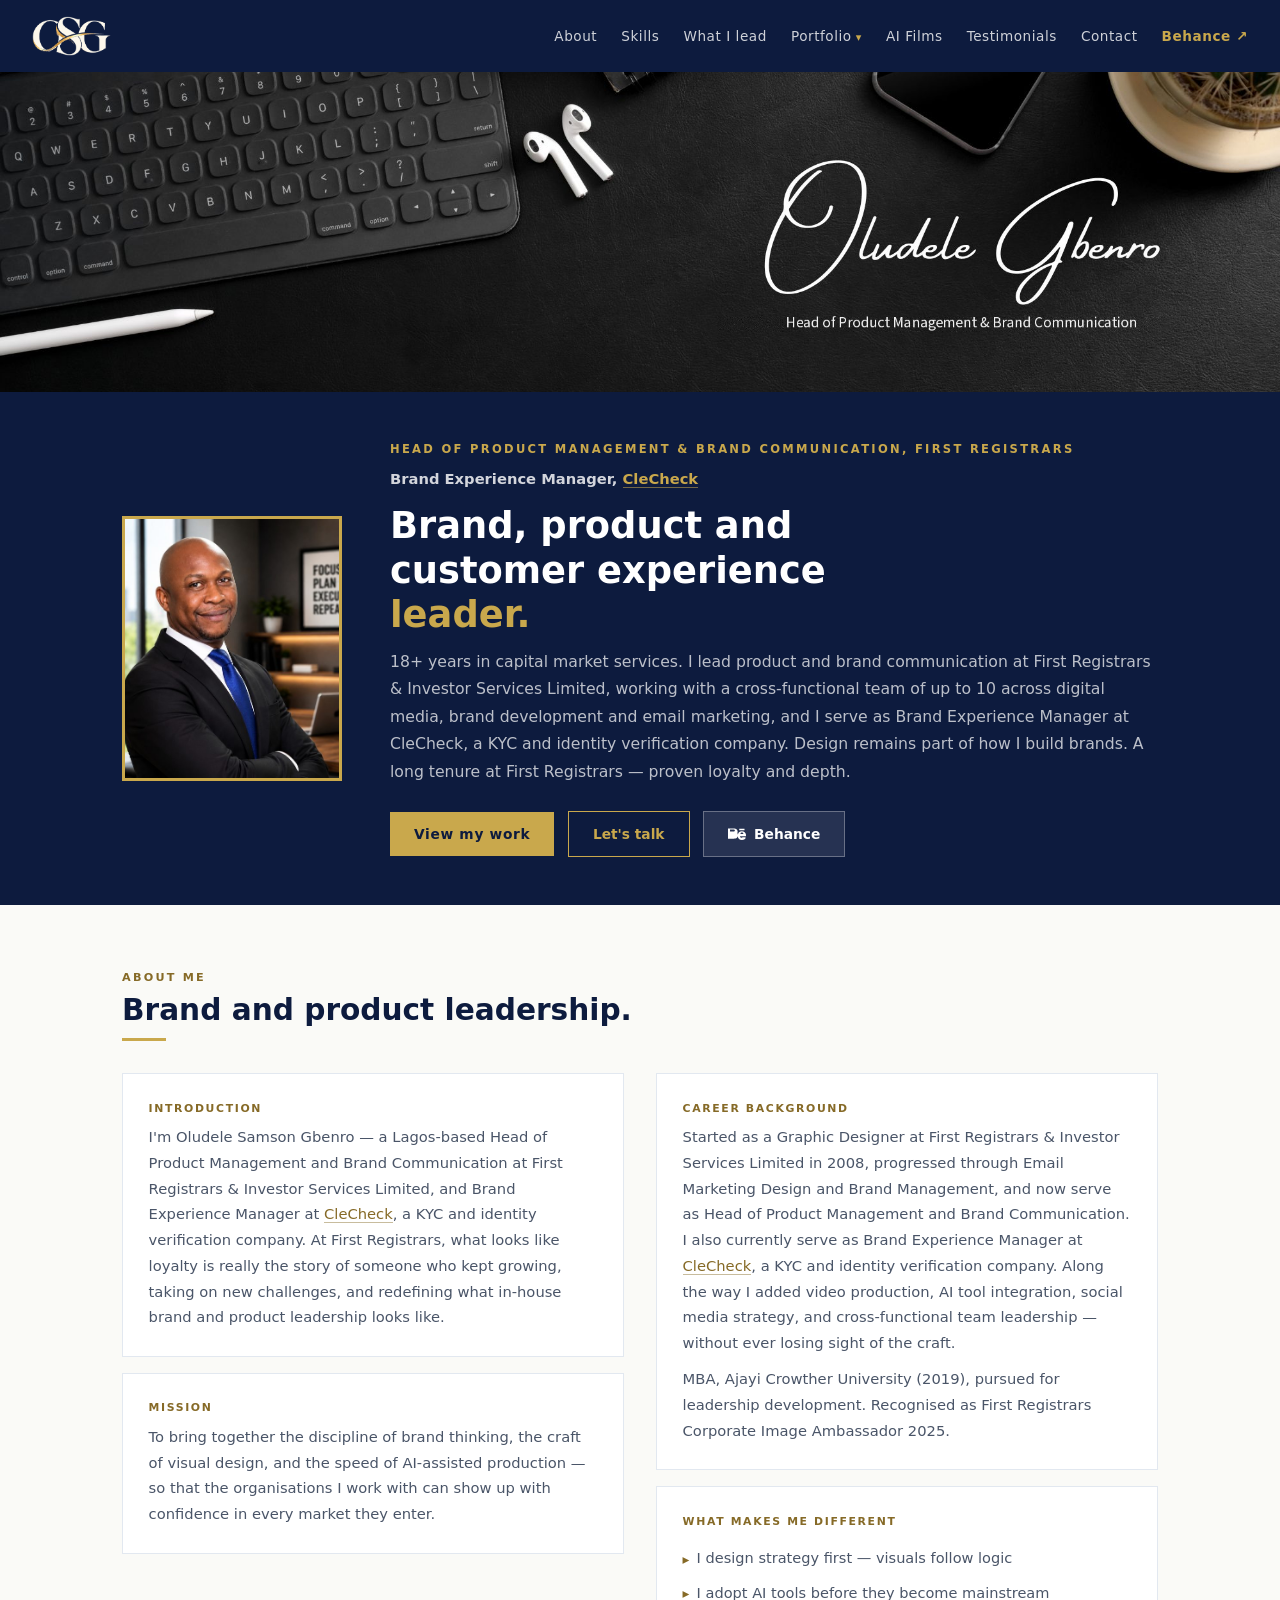
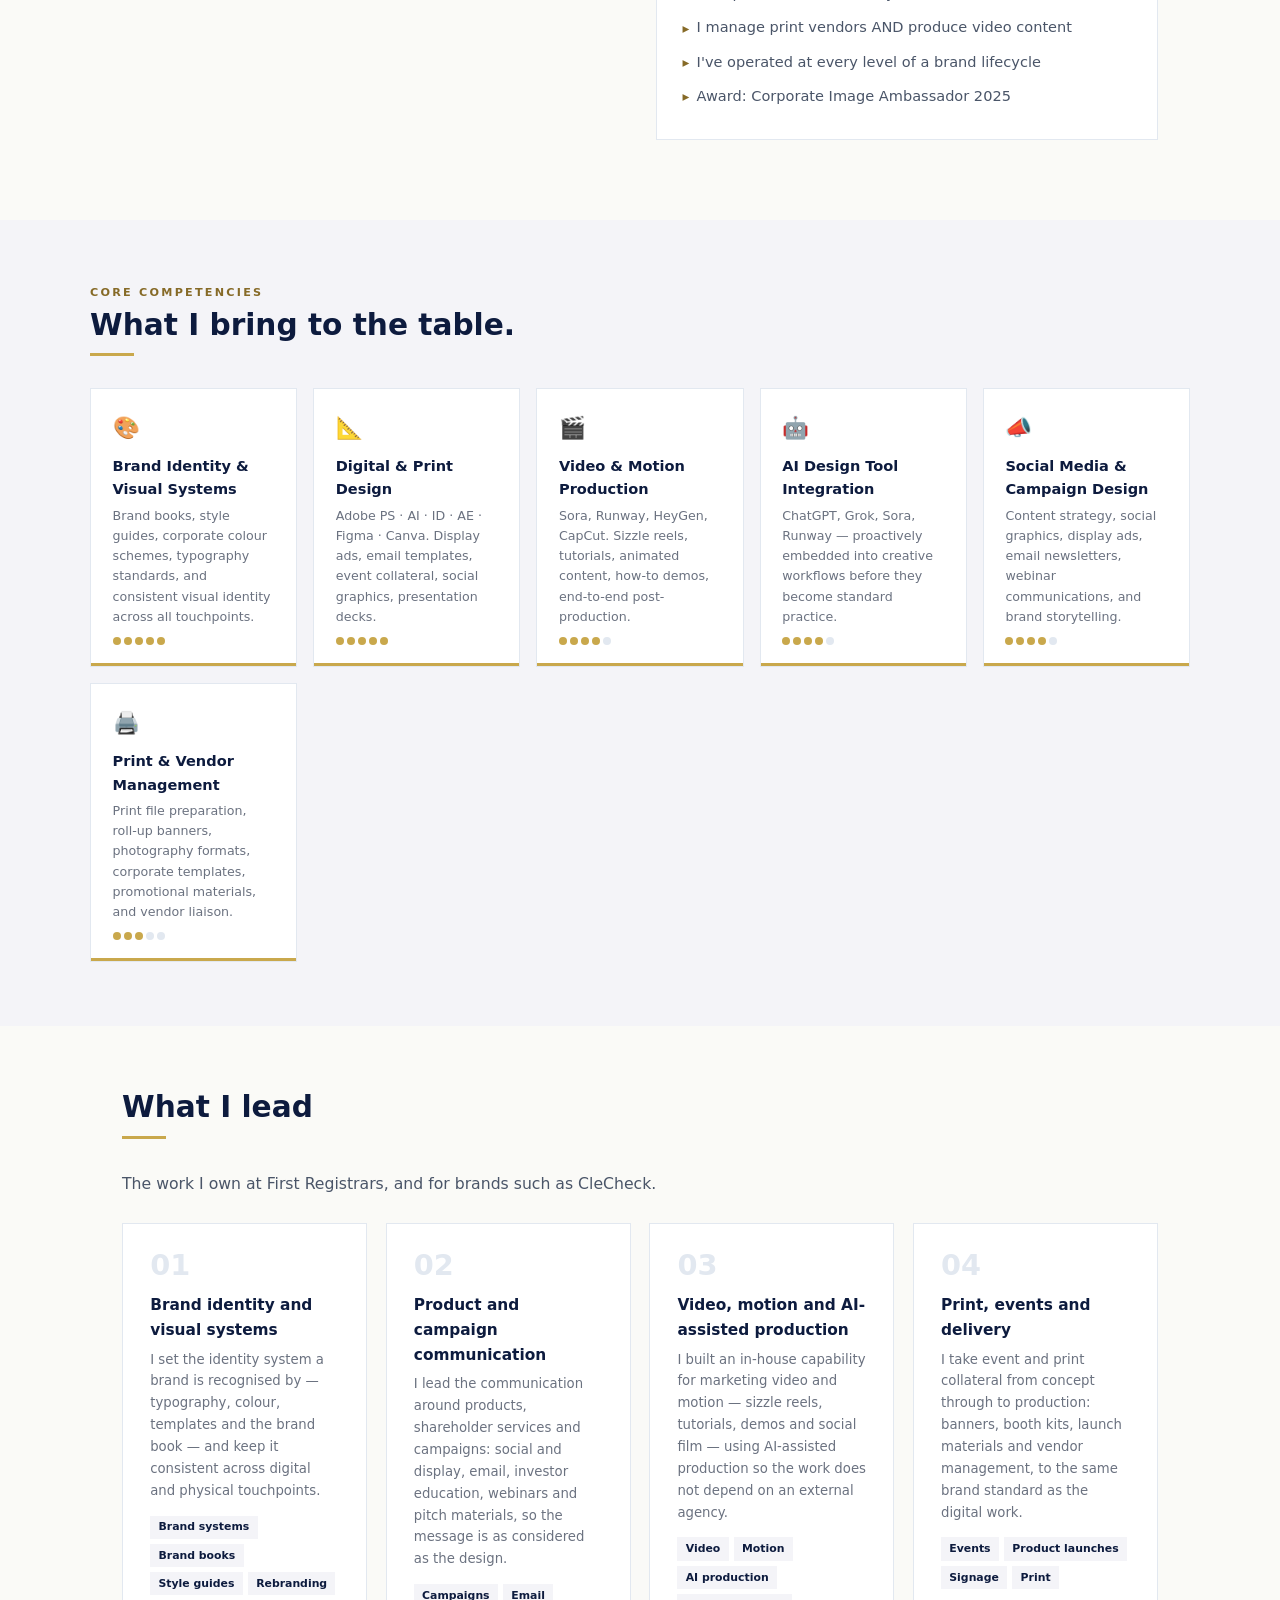
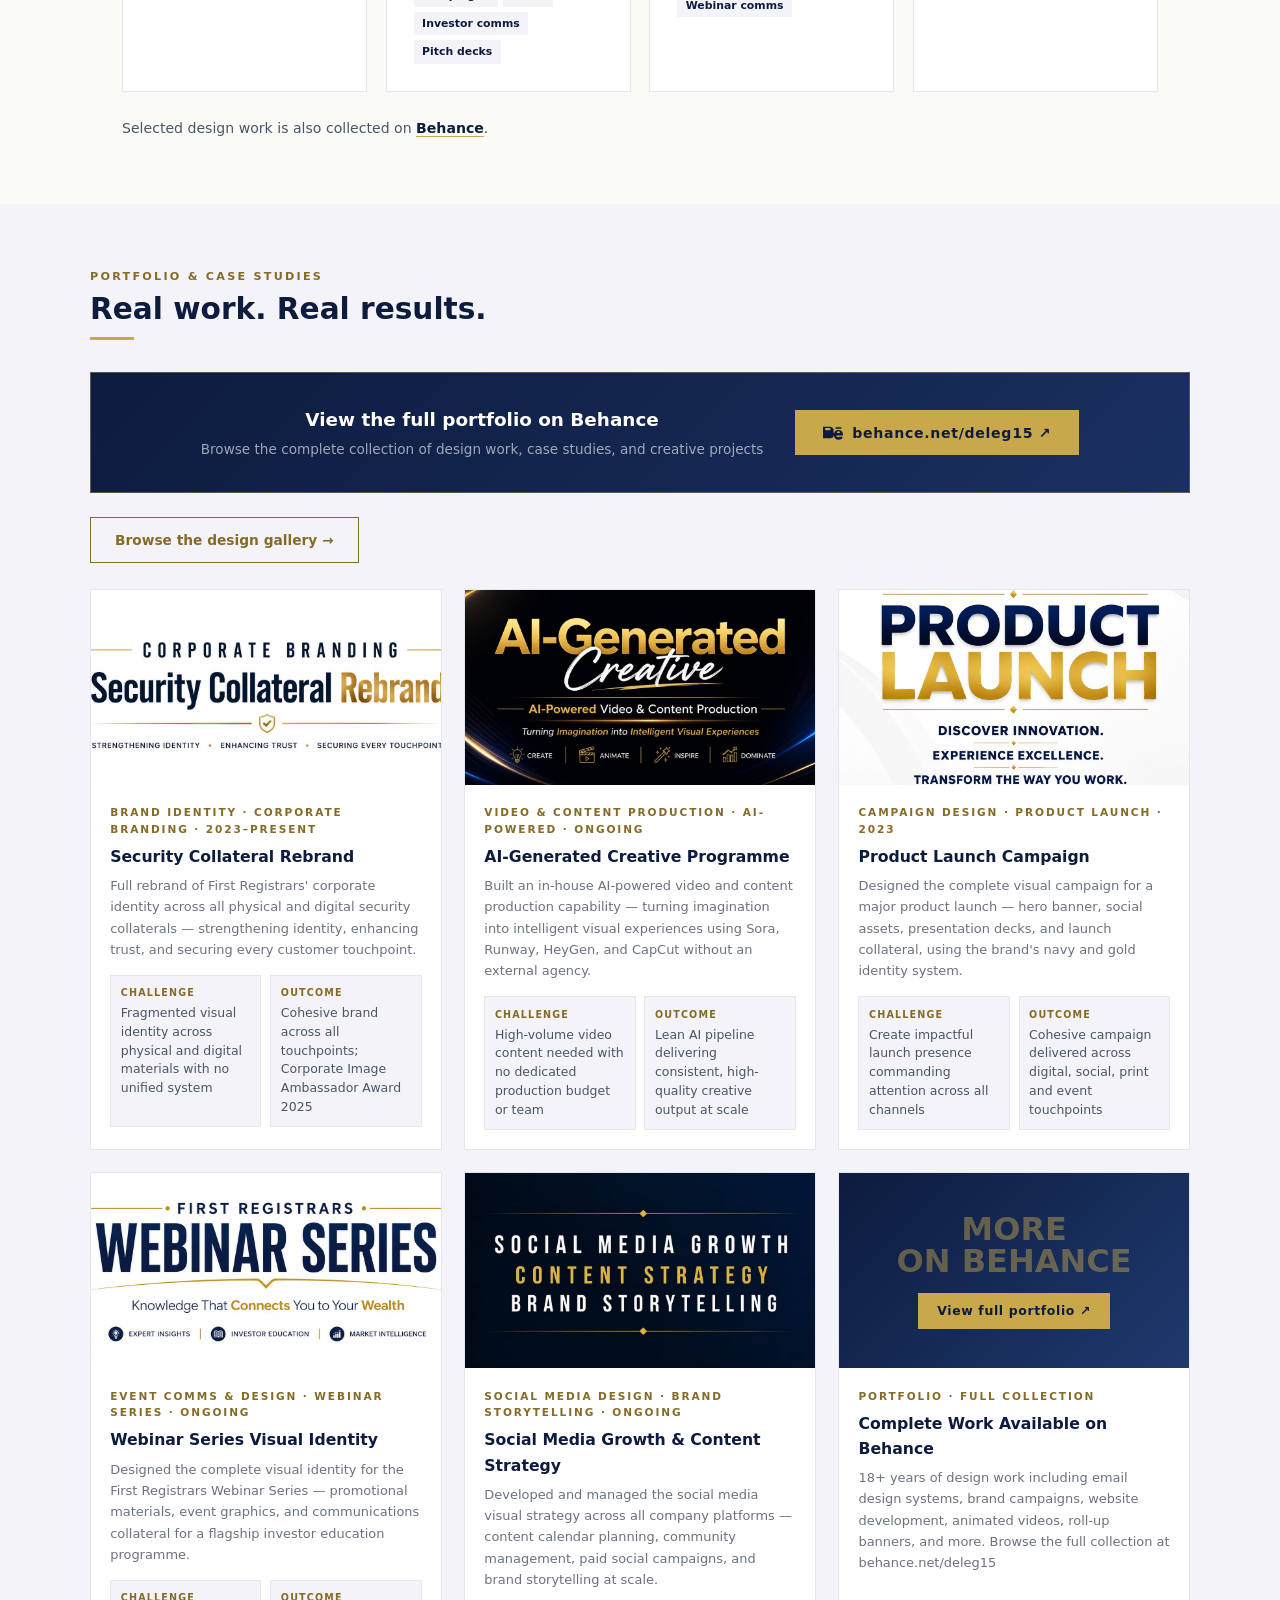
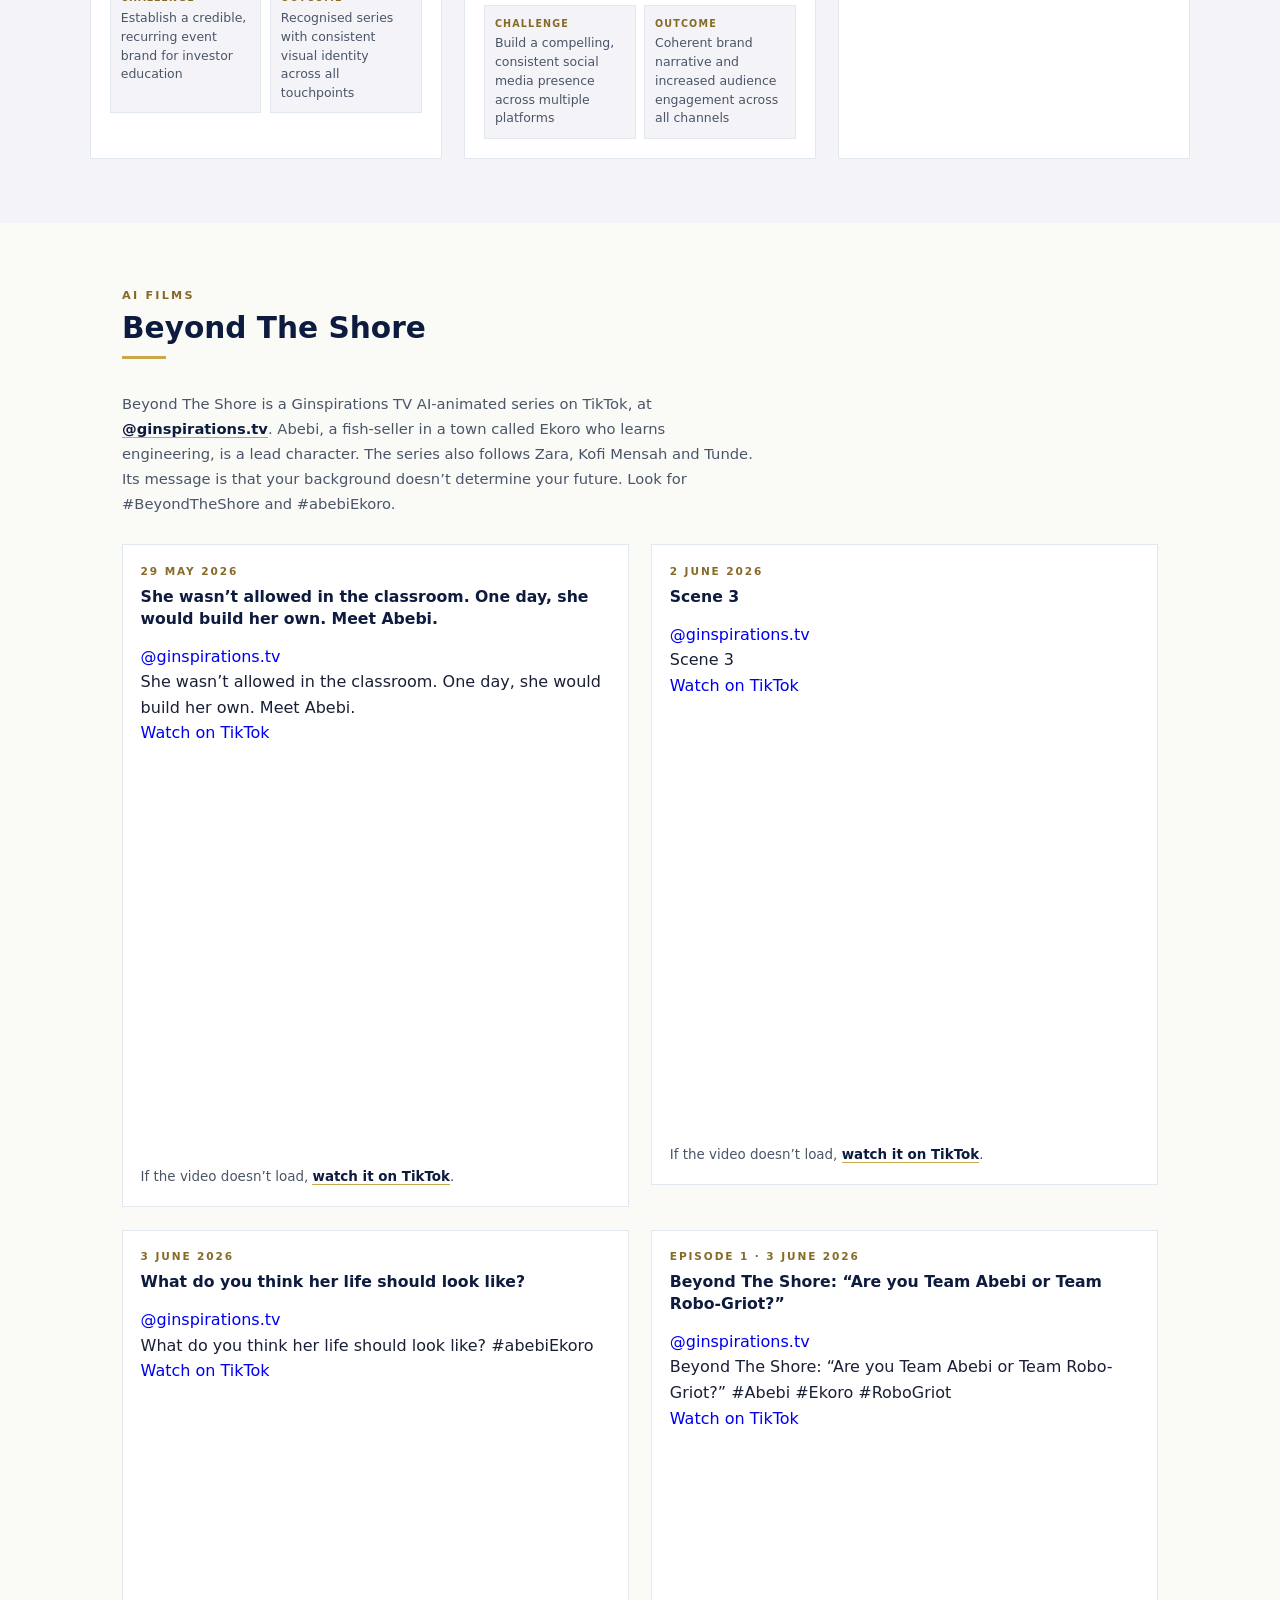
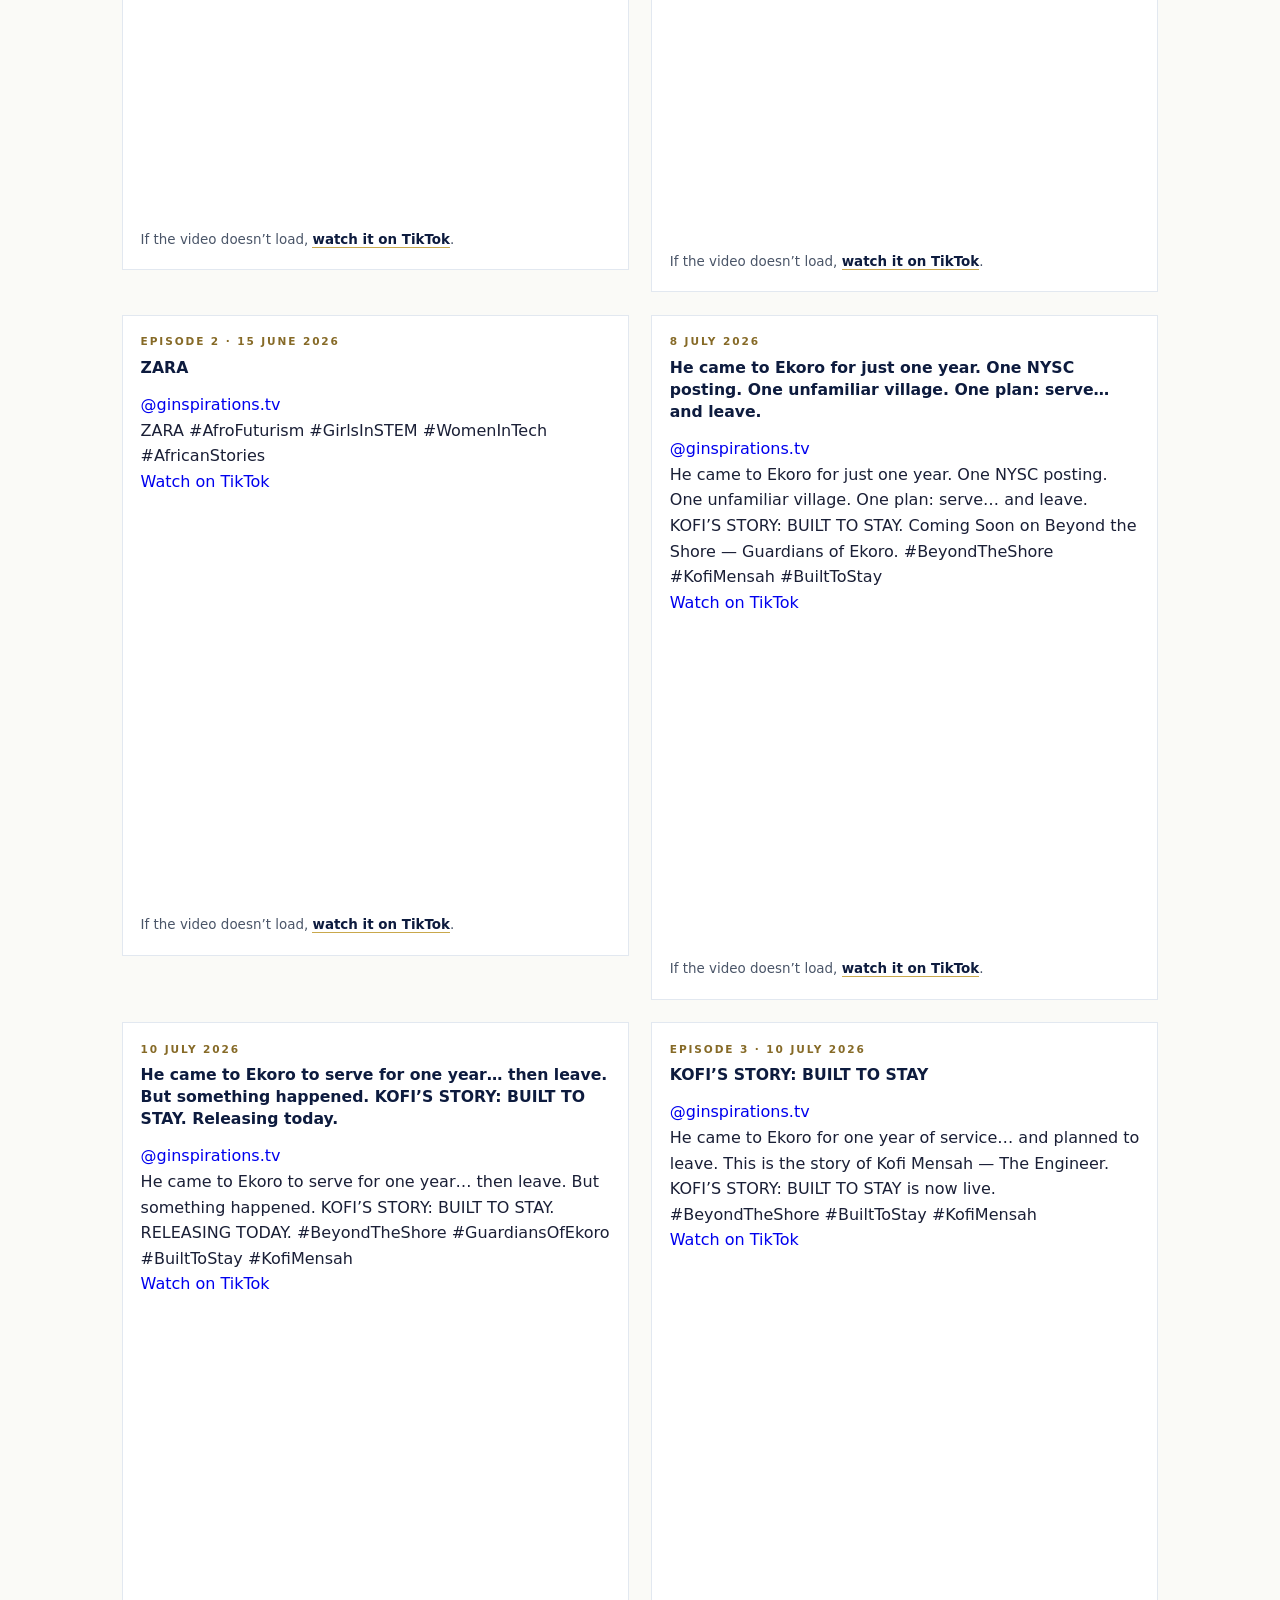
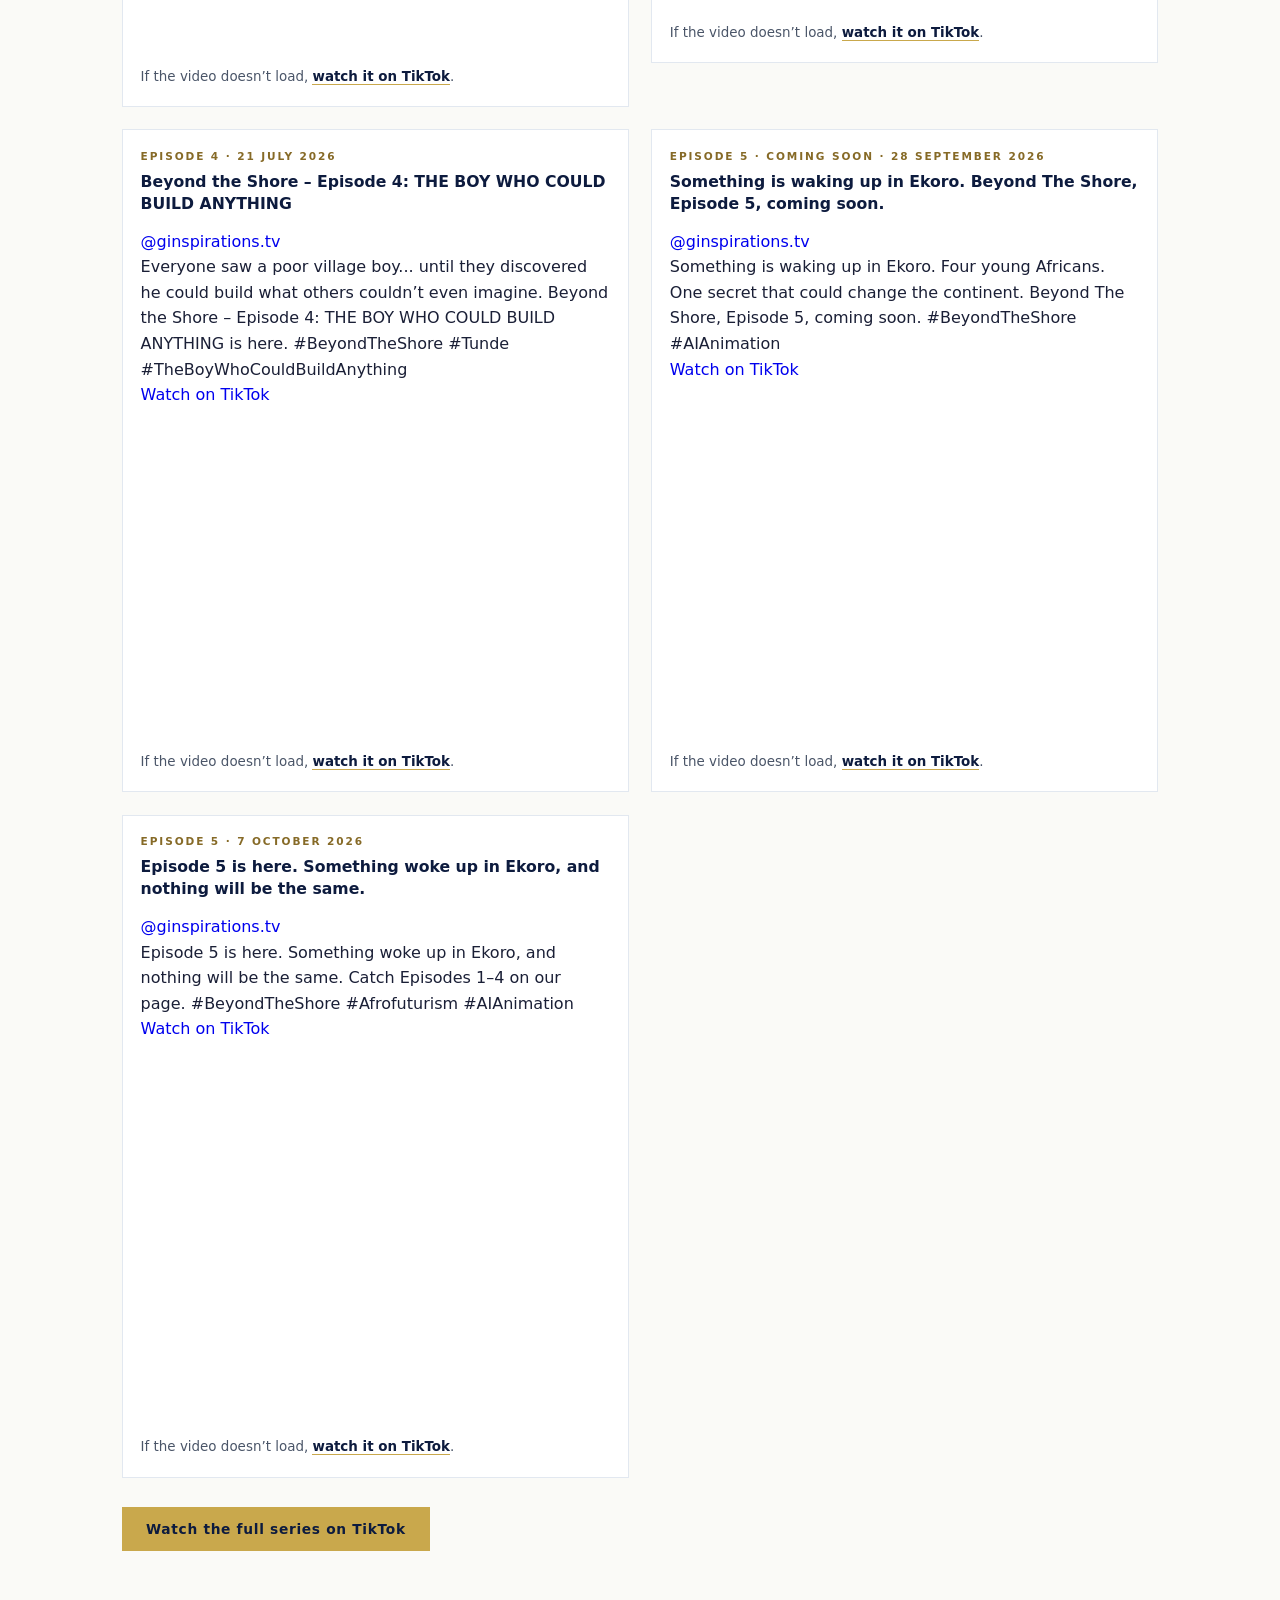
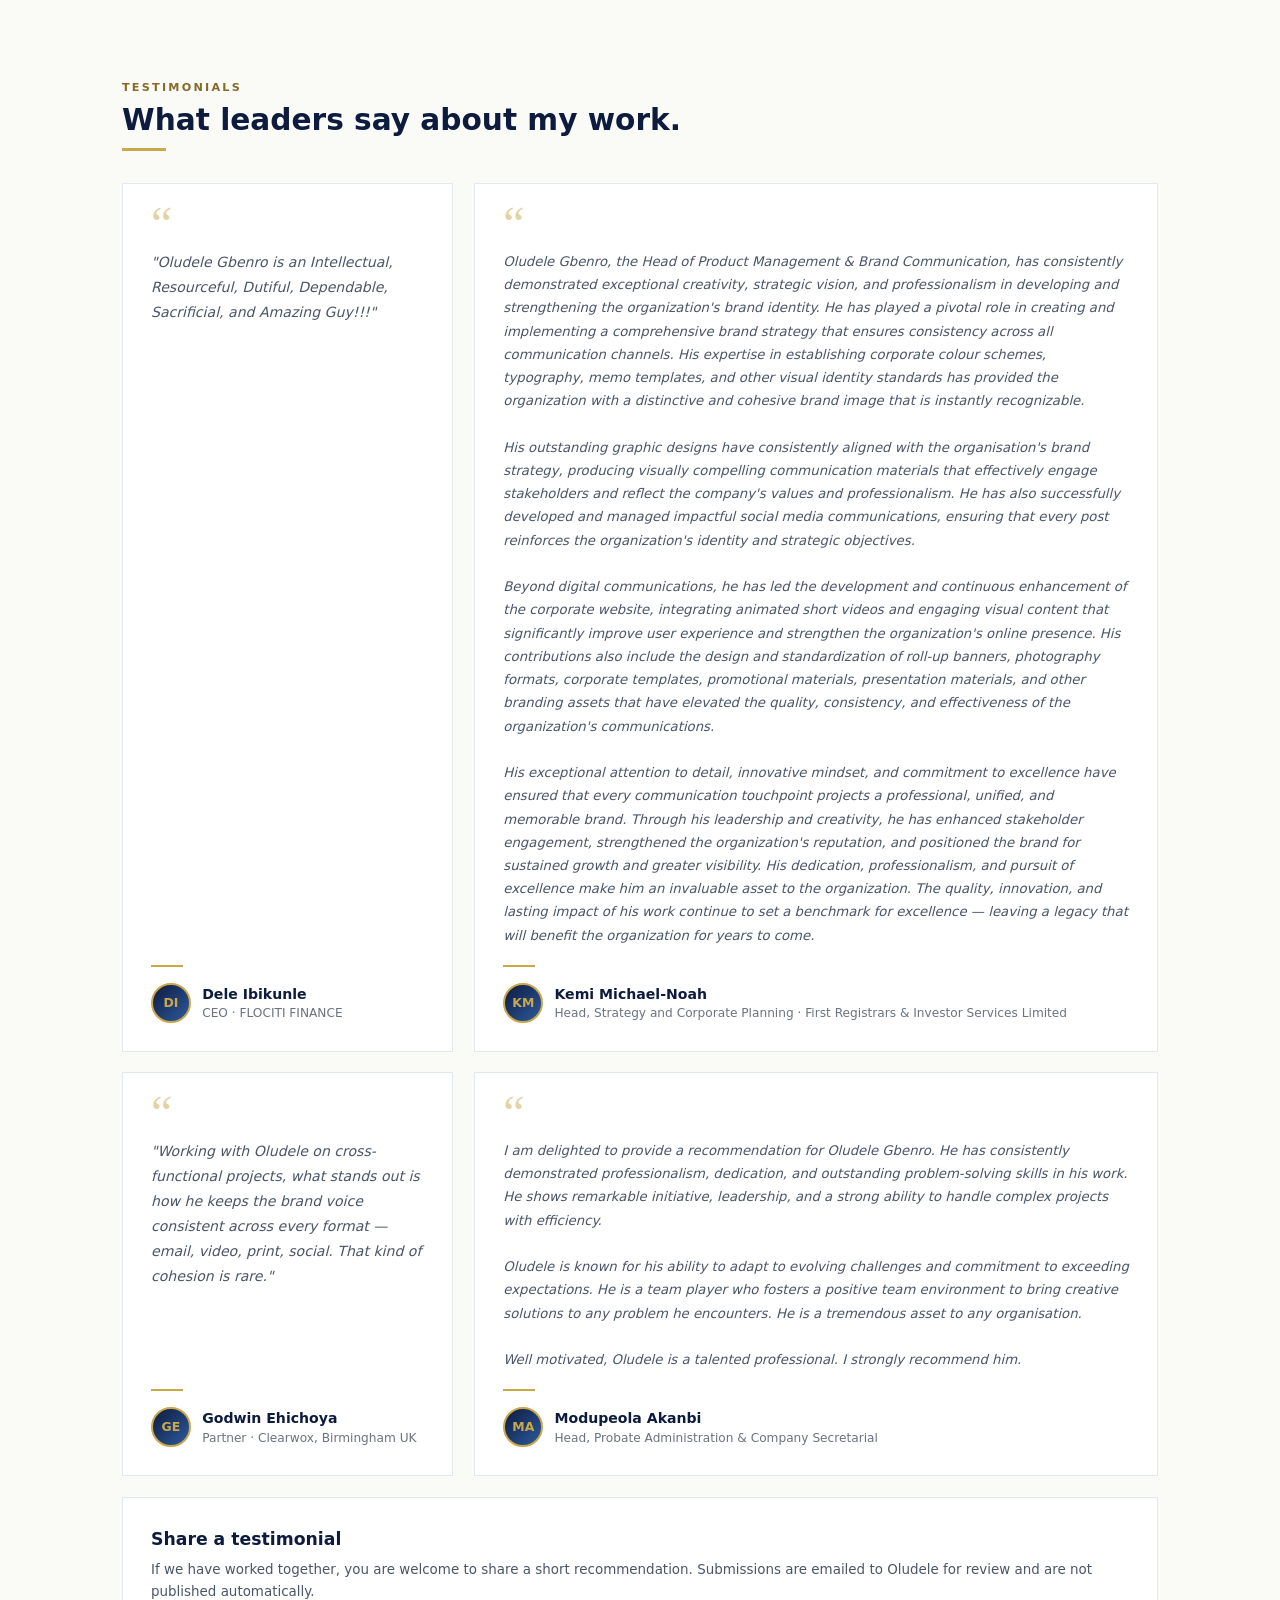
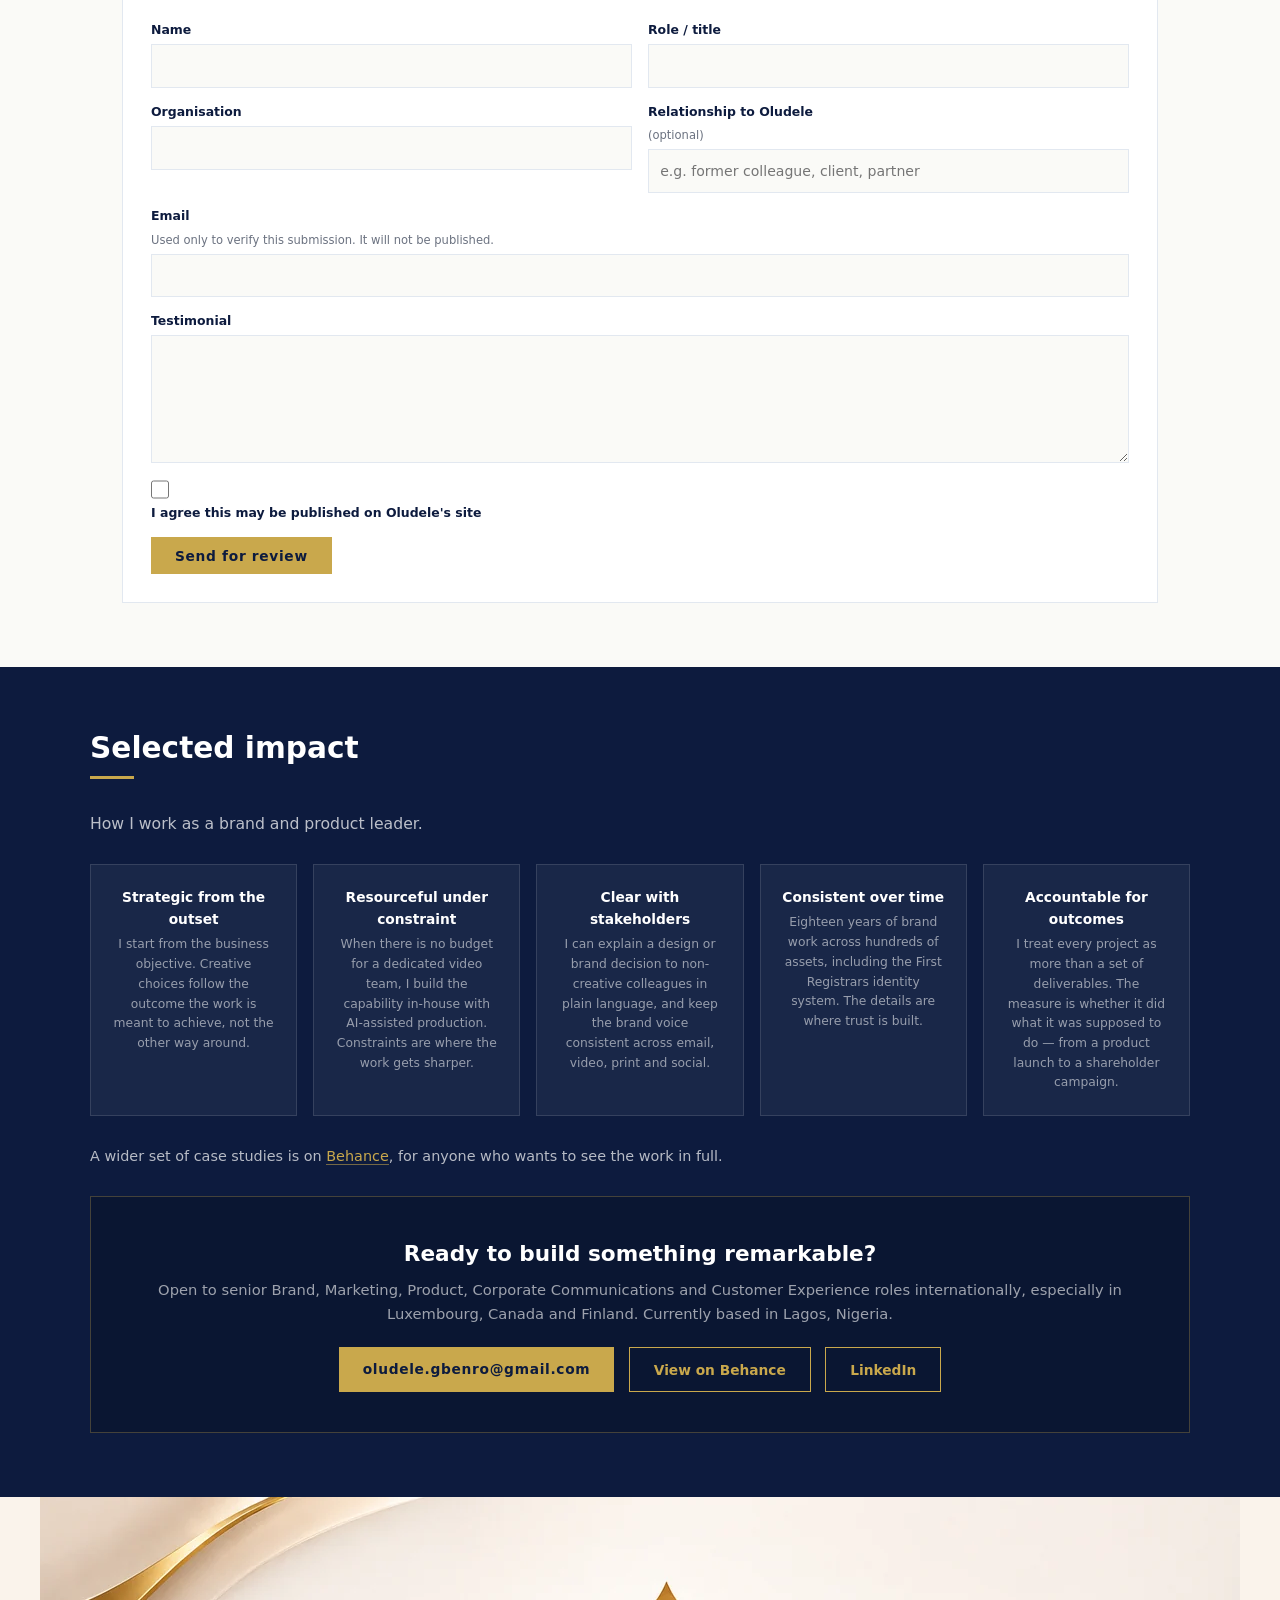
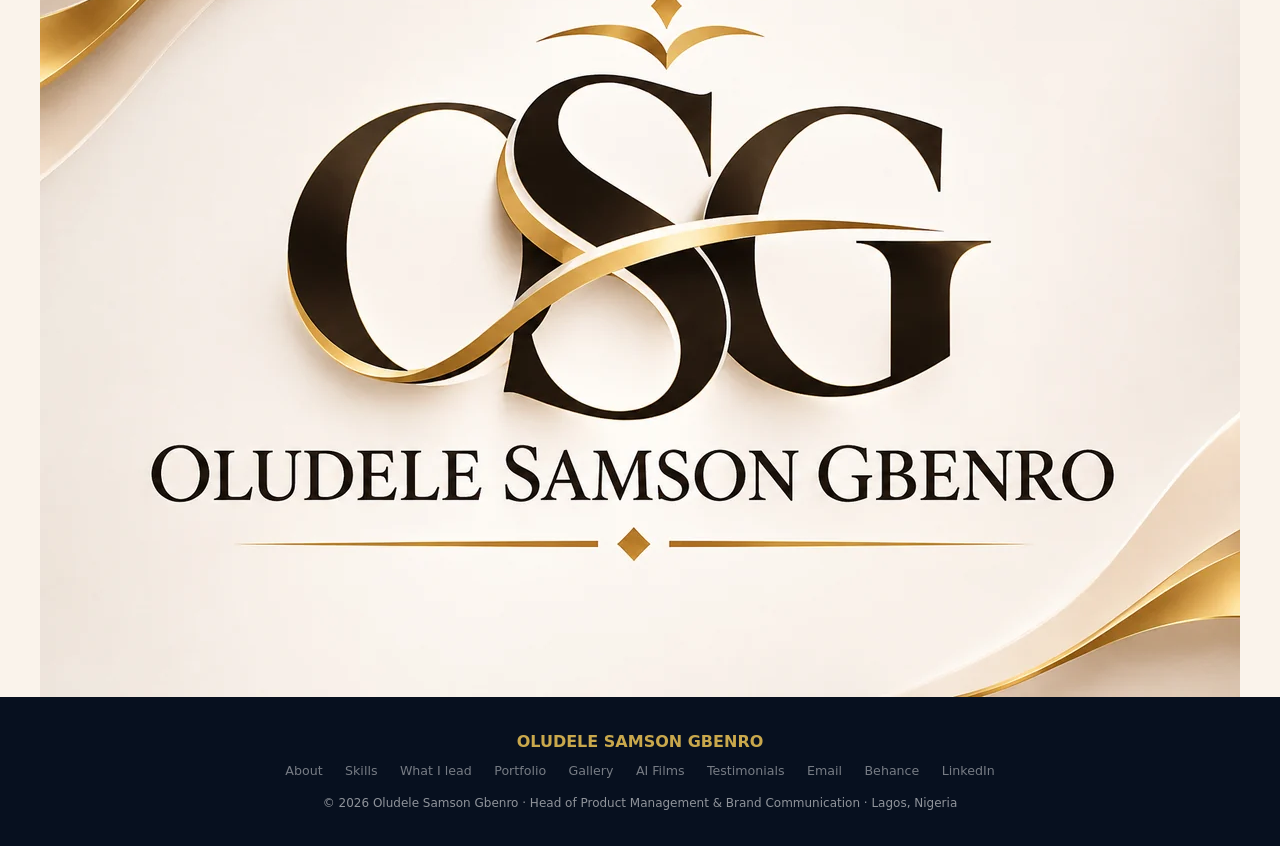
==== commit f3395c8f: "Expand AI Films to the full Beyond The Shore series. The section now includes the Abebi, Zara, Kofi," ====
--- a/index.html
+++ b/index.html
@@ -486,12 +486,13 @@
 </div>
 </div>
 
+
 <!-- AI FILMS -->
 <section id="ai-films">
   <div class="eyebrow">AI Films</div>
-  <div class="section-title">Abebi</div>
+  <div class="section-title">Beyond The Shore</div>
   <div class="divider"></div>
-  <p class="films-intro">Abebi is a Ginspirations TV AI-animated series on TikTok, at <a href="https://www.tiktok.com/@ginspirations.tv" target="_blank" rel="noopener">@ginspirations.tv</a>. It follows Abebi, a fish-seller in a town called Ekoro who learns engineering. The story’s message is that your background doesn’t decide your future. The first full episode is published as Beyond The Shore: “Are you Team Abebi or Team Robo-Griot?” Look for #abebiEkoro.</p>
+  <p class="films-intro">Beyond The Shore is a Ginspirations TV AI-animated series on TikTok, at <a href="https://www.tiktok.com/@ginspirations.tv" target="_blank" rel="noopener">@ginspirations.tv</a>. Abebi, a fish-seller in a town called Ekoro who learns engineering, is a lead character. The series also follows Zara, Kofi Mensah and Tunde. Its message is that your background doesn’t determine your future. Look for #BeyondTheShore and #abebiEkoro.</p>
   <div class="films-grid">
     <article class="film-card">
       <div class="film-label">29 May 2026</div>
@@ -535,11 +536,95 @@
       <blockquote class="tiktok-embed" cite="https://www.tiktok.com/@ginspirations.tv/video/7647133714274602247" data-video-id="7647133714274602247">
         <section>
           <a target="_blank" rel="noopener" title="@ginspirations.tv" href="https://www.tiktok.com/@ginspirations.tv?refer=embed">@ginspirations.tv</a>
-          <p>Beyond The Shore: “Are you Team Abebi or Team Robo-Griot?” #Abebi #Ekoro</p>
+          <p>Beyond The Shore: “Are you Team Abebi or Team Robo-Griot?” #Abebi #Ekoro #RoboGriot</p>
           <a target="_blank" rel="noopener" href="https://www.tiktok.com/@ginspirations.tv/video/7647133714274602247">Watch on TikTok</a>
         </section>
       </blockquote>
       <p class="film-fallback">If the video doesn’t load, <a href="https://www.tiktok.com/@ginspirations.tv/video/7647133714274602247" target="_blank" rel="noopener">watch it on TikTok</a>.</p>
+    </article>
+    <article class="film-card">
+      <div class="film-label">Episode 2 · 15 June 2026</div>
+      <h3 class="film-title"><a href="https://www.tiktok.com/@ginspirations.tv/video/7651341045229292816" target="_blank" rel="noopener">ZARA</a></h3>
+      <blockquote class="tiktok-embed" cite="https://www.tiktok.com/@ginspirations.tv/video/7651341045229292816" data-video-id="7651341045229292816">
+        <section>
+          <a target="_blank" rel="noopener" title="@ginspirations.tv" href="https://www.tiktok.com/@ginspirations.tv?refer=embed">@ginspirations.tv</a>
+          <p>ZARA #AfroFuturism #GirlsInSTEM #WomenInTech #AfricanStories</p>
+          <a target="_blank" rel="noopener" href="https://www.tiktok.com/@ginspirations.tv/video/7651341045229292816">Watch on TikTok</a>
+        </section>
+      </blockquote>
+      <p class="film-fallback">If the video doesn’t load, <a href="https://www.tiktok.com/@ginspirations.tv/video/7651341045229292816" target="_blank" rel="noopener">watch it on TikTok</a>.</p>
+    </article>
+    <article class="film-card">
+      <div class="film-label">8 July 2026</div>
+      <h3 class="film-title"><a href="https://www.tiktok.com/@ginspirations.tv/video/7660219494392007956" target="_blank" rel="noopener">He came to Ekoro for just one year. One NYSC posting. One unfamiliar village. One plan: serve… and leave.</a></h3>
+      <blockquote class="tiktok-embed" cite="https://www.tiktok.com/@ginspirations.tv/video/7660219494392007956" data-video-id="7660219494392007956">
+        <section>
+          <a target="_blank" rel="noopener" title="@ginspirations.tv" href="https://www.tiktok.com/@ginspirations.tv?refer=embed">@ginspirations.tv</a>
+          <p>He came to Ekoro for just one year. One NYSC posting. One unfamiliar village. One plan: serve… and leave. KOFI’S STORY: BUILT TO STAY. Coming Soon on Beyond the Shore — Guardians of Ekoro. #BeyondTheShore #KofiMensah #BuiltToStay</p>
+          <a target="_blank" rel="noopener" href="https://www.tiktok.com/@ginspirations.tv/video/7660219494392007956">Watch on TikTok</a>
+        </section>
+      </blockquote>
+      <p class="film-fallback">If the video doesn’t load, <a href="https://www.tiktok.com/@ginspirations.tv/video/7660219494392007956" target="_blank" rel="noopener">watch it on TikTok</a>.</p>
+    </article>
+    <article class="film-card">
+      <div class="film-label">10 July 2026</div>
+      <h3 class="film-title"><a href="https://www.tiktok.com/@ginspirations.tv/video/7660877371926433045" target="_blank" rel="noopener">He came to Ekoro to serve for one year… then leave. But something happened. KOFI’S STORY: BUILT TO STAY. Releasing today.</a></h3>
+      <blockquote class="tiktok-embed" cite="https://www.tiktok.com/@ginspirations.tv/video/7660877371926433045" data-video-id="7660877371926433045">
+        <section>
+          <a target="_blank" rel="noopener" title="@ginspirations.tv" href="https://www.tiktok.com/@ginspirations.tv?refer=embed">@ginspirations.tv</a>
+          <p>He came to Ekoro to serve for one year… then leave. But something happened. KOFI’S STORY: BUILT TO STAY. RELEASING TODAY. #BeyondTheShore #GuardiansOfEkoro #BuiltToStay #KofiMensah</p>
+          <a target="_blank" rel="noopener" href="https://www.tiktok.com/@ginspirations.tv/video/7660877371926433045">Watch on TikTok</a>
+        </section>
+      </blockquote>
+      <p class="film-fallback">If the video doesn’t load, <a href="https://www.tiktok.com/@ginspirations.tv/video/7660877371926433045" target="_blank" rel="noopener">watch it on TikTok</a>.</p>
+    </article>
+    <article class="film-card">
+      <div class="film-label">Episode 3 · 10 July 2026</div>
+      <h3 class="film-title"><a href="https://www.tiktok.com/@ginspirations.tv/video/7660930321369550081" target="_blank" rel="noopener">KOFI’S STORY: BUILT TO STAY</a></h3>
+      <blockquote class="tiktok-embed" cite="https://www.tiktok.com/@ginspirations.tv/video/7660930321369550081" data-video-id="7660930321369550081">
+        <section>
+          <a target="_blank" rel="noopener" title="@ginspirations.tv" href="https://www.tiktok.com/@ginspirations.tv?refer=embed">@ginspirations.tv</a>
+          <p>He came to Ekoro for one year of service… and planned to leave. This is the story of Kofi Mensah — The Engineer. KOFI’S STORY: BUILT TO STAY is now live. #BeyondTheShore #BuiltToStay #KofiMensah</p>
+          <a target="_blank" rel="noopener" href="https://www.tiktok.com/@ginspirations.tv/video/7660930321369550081">Watch on TikTok</a>
+        </section>
+      </blockquote>
+      <p class="film-fallback">If the video doesn’t load, <a href="https://www.tiktok.com/@ginspirations.tv/video/7660930321369550081" target="_blank" rel="noopener">watch it on TikTok</a>.</p>
+    </article>
+    <article class="film-card">
+      <div class="film-label">Episode 4 · 21 July 2026</div>
+      <h3 class="film-title"><a href="https://www.tiktok.com/@ginspirations.tv/video/7665068570199493909" target="_blank" rel="noopener">Beyond the Shore – Episode 4: THE BOY WHO COULD BUILD ANYTHING</a></h3>
+      <blockquote class="tiktok-embed" cite="https://www.tiktok.com/@ginspirations.tv/video/7665068570199493909" data-video-id="7665068570199493909">
+        <section>
+          <a target="_blank" rel="noopener" title="@ginspirations.tv" href="https://www.tiktok.com/@ginspirations.tv?refer=embed">@ginspirations.tv</a>
+          <p>Everyone saw a poor village boy... until they discovered he could build what others couldn’t even imagine. Beyond the Shore – Episode 4: THE BOY WHO COULD BUILD ANYTHING is here. #BeyondTheShore #Tunde #TheBoyWhoCouldBuildAnything</p>
+          <a target="_blank" rel="noopener" href="https://www.tiktok.com/@ginspirations.tv/video/7665068570199493909">Watch on TikTok</a>
+        </section>
+      </blockquote>
+      <p class="film-fallback">If the video doesn’t load, <a href="https://www.tiktok.com/@ginspirations.tv/video/7665068570199493909" target="_blank" rel="noopener">watch it on TikTok</a>.</p>
+    </article>
+    <article class="film-card">
+      <div class="film-label">Episode 5 · Coming soon · 28 September 2026</div>
+      <h3 class="film-title"><a href="https://www.tiktok.com/@ginspirations.tv/video/7690664111625063686" target="_blank" rel="noopener">Something is waking up in Ekoro. Beyond The Shore, Episode 5, coming soon.</a></h3>
+      <blockquote class="tiktok-embed" cite="https://www.tiktok.com/@ginspirations.tv/video/7690664111625063686" data-video-id="7690664111625063686">
+        <section>
+          <a target="_blank" rel="noopener" title="@ginspirations.tv" href="https://www.tiktok.com/@ginspirations.tv?refer=embed">@ginspirations.tv</a>
+          <p>Something is waking up in Ekoro. Four young Africans. One secret that could change the continent. Beyond The Shore, Episode 5, coming soon. #BeyondTheShore #AIAnimation</p>
+          <a target="_blank" rel="noopener" href="https://www.tiktok.com/@ginspirations.tv/video/7690664111625063686">Watch on TikTok</a>
+        </section>
+      </blockquote>
+      <p class="film-fallback">If the video doesn’t load, <a href="https://www.tiktok.com/@ginspirations.tv/video/7690664111625063686" target="_blank" rel="noopener">watch it on TikTok</a>.</p>
+    </article>
+    <article class="film-card">
+      <div class="film-label">Episode 5 · 7 October 2026</div>
+      <h3 class="film-title"><a href="https://www.tiktok.com/@ginspirations.tv/video/7693943866772262145" target="_blank" rel="noopener">Episode 5 is here. Something woke up in Ekoro, and nothing will be the same.</a></h3>
+      <blockquote class="tiktok-embed" cite="https://www.tiktok.com/@ginspirations.tv/video/7693943866772262145" data-video-id="7693943866772262145">
+        <section>
+          <a target="_blank" rel="noopener" title="@ginspirations.tv" href="https://www.tiktok.com/@ginspirations.tv?refer=embed">@ginspirations.tv</a>
+          <p>Episode 5 is here. Something woke up in Ekoro, and nothing will be the same. Catch Episodes 1–4 on our page. #BeyondTheShore #Afrofuturism #AIAnimation</p>
+          <a target="_blank" rel="noopener" href="https://www.tiktok.com/@ginspirations.tv/video/7693943866772262145">Watch on TikTok</a>
+        </section>
+      </blockquote>
+      <p class="film-fallback">If the video doesn’t load, <a href="https://www.tiktok.com/@ginspirations.tv/video/7693943866772262145" target="_blank" rel="noopener">watch it on TikTok</a>.</p>
     </article>
   </div>
   <p class="films-actions"><a class="btn-primary" href="https://www.tiktok.com/@ginspirations.tv" target="_blank" rel="noopener">Watch the full series on TikTok</a></p>
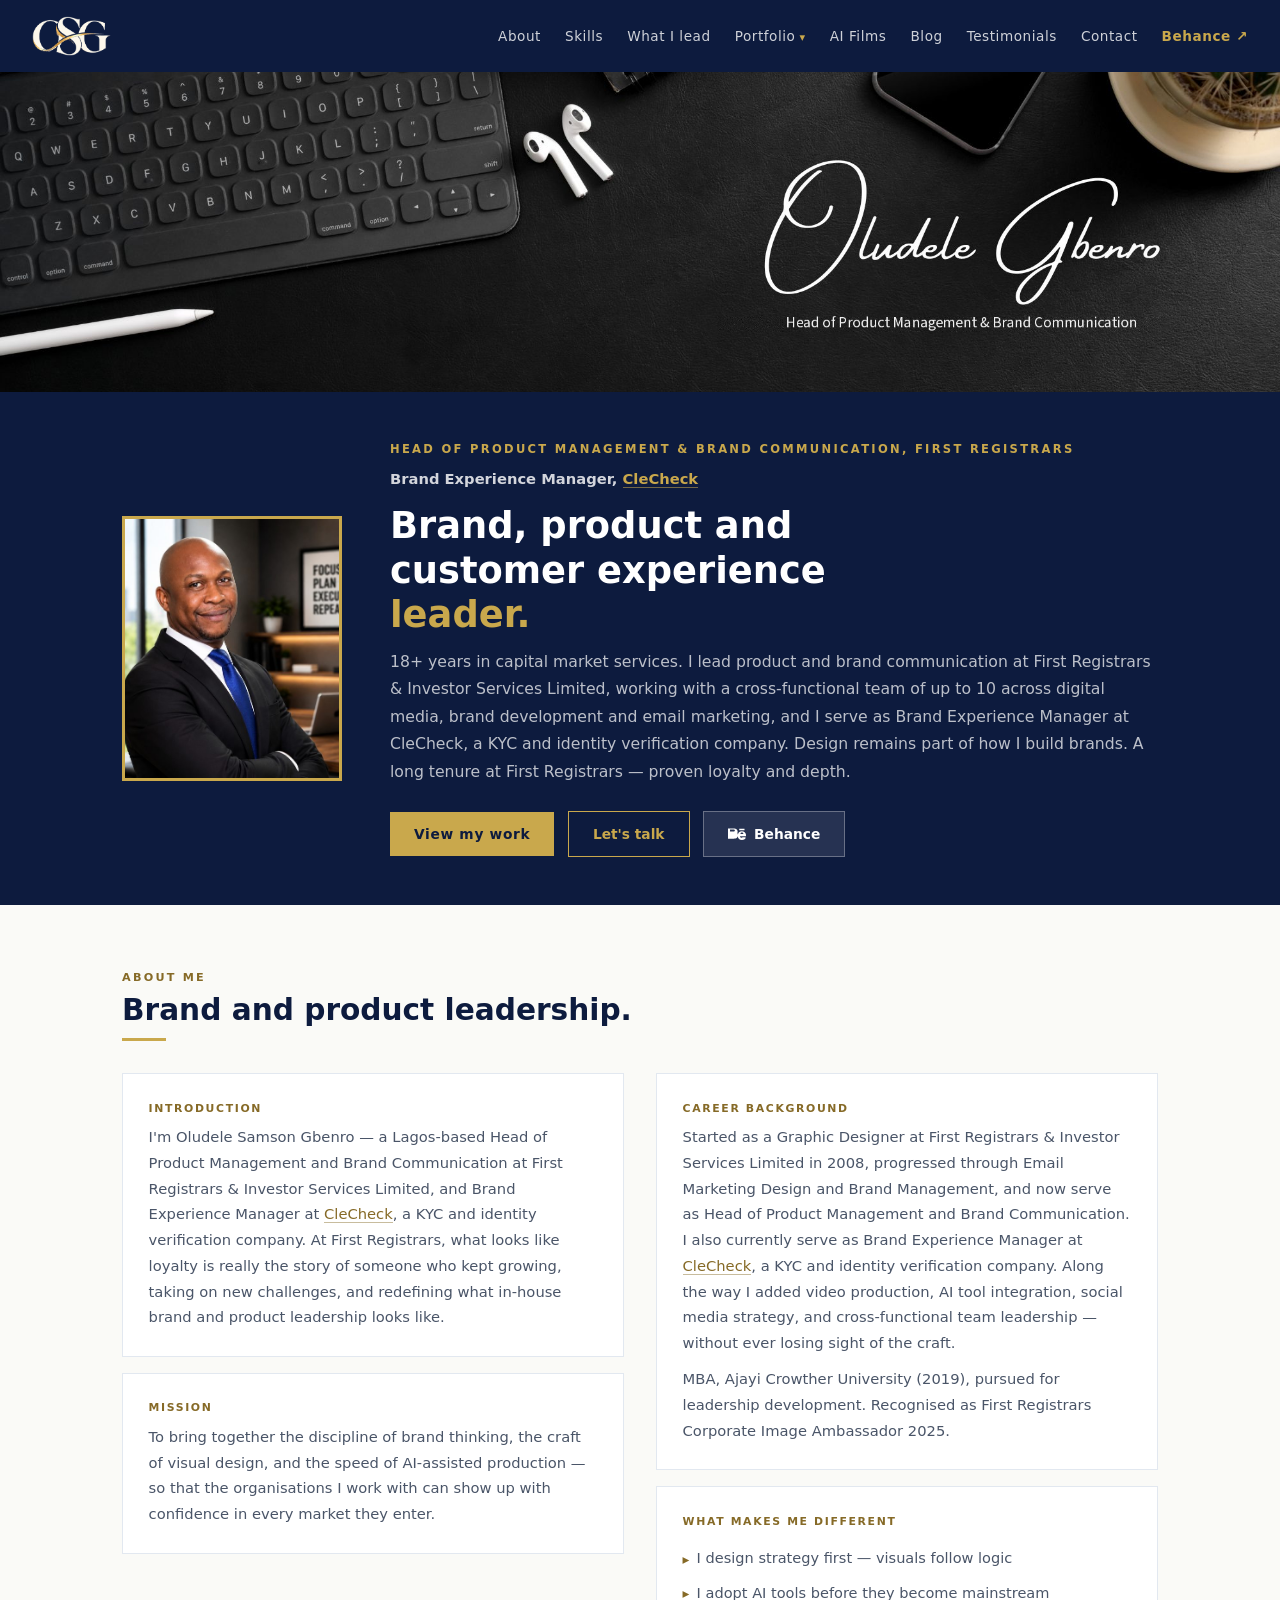
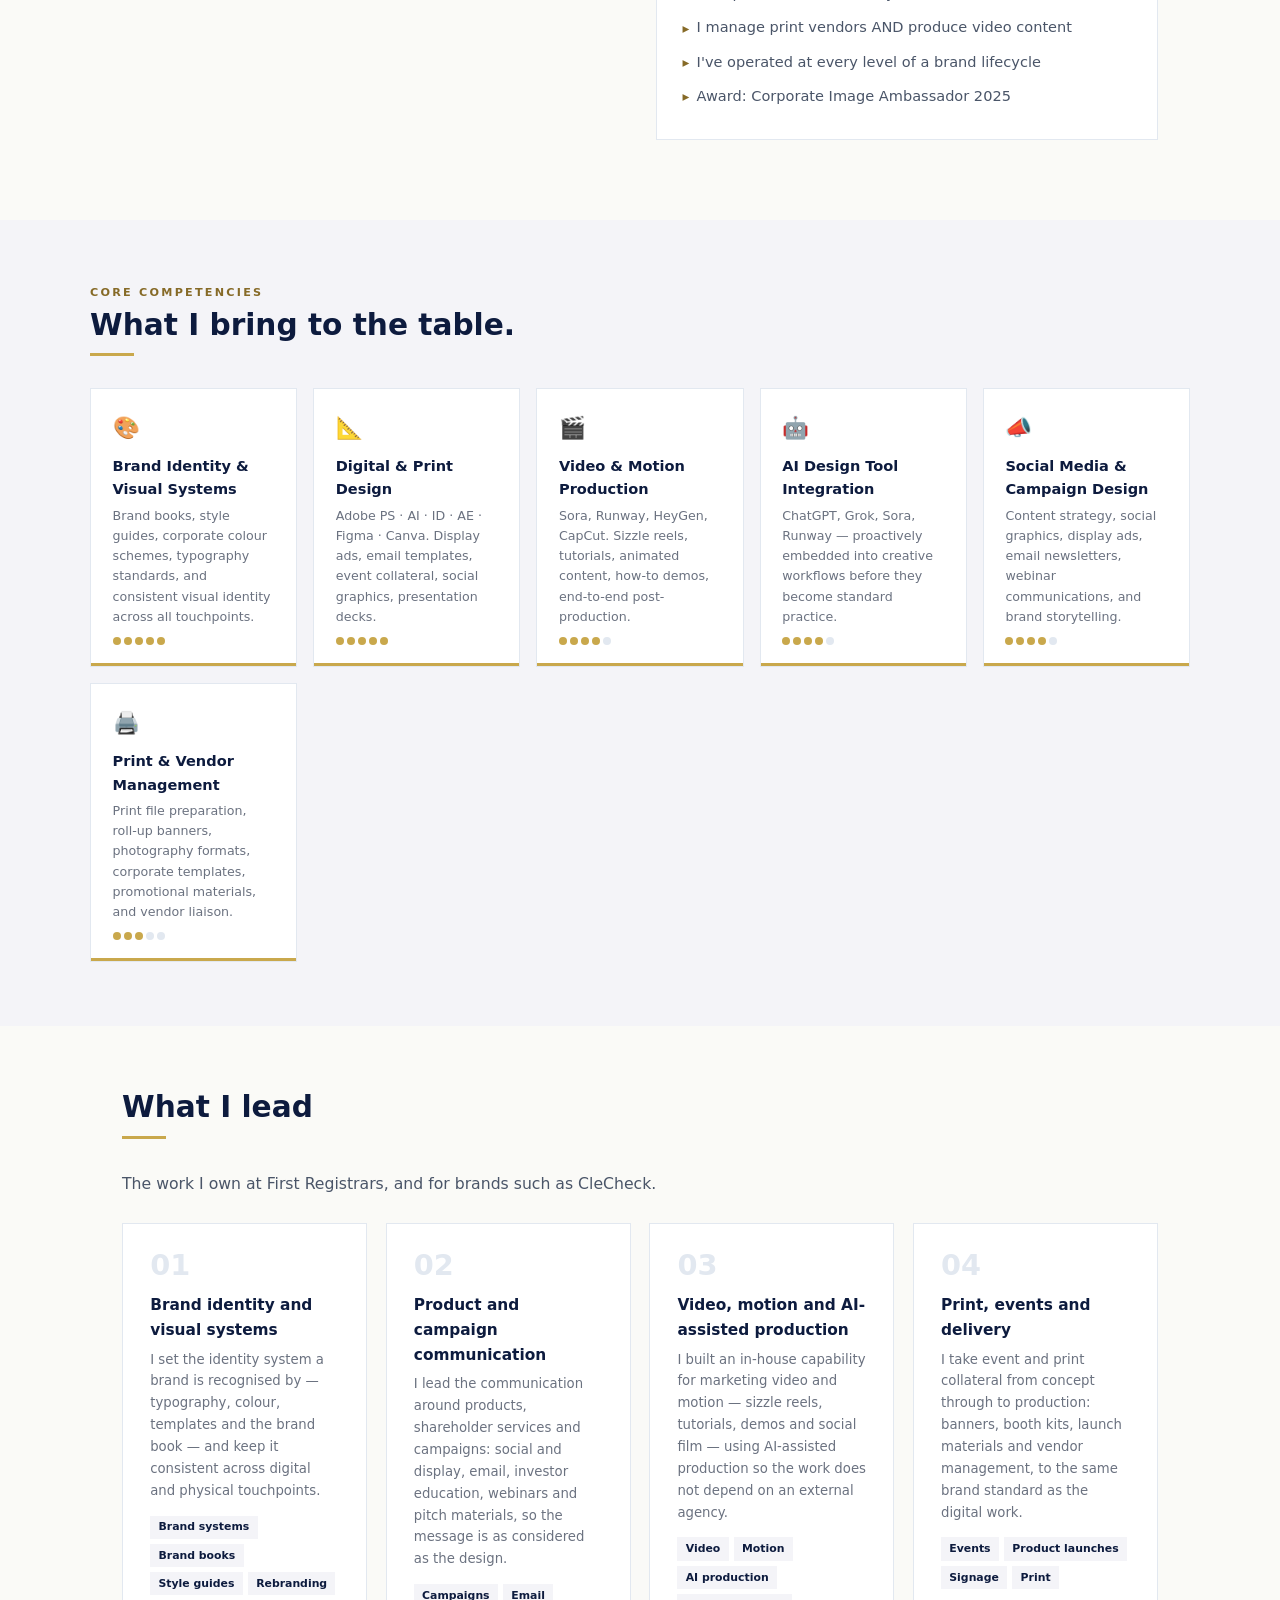
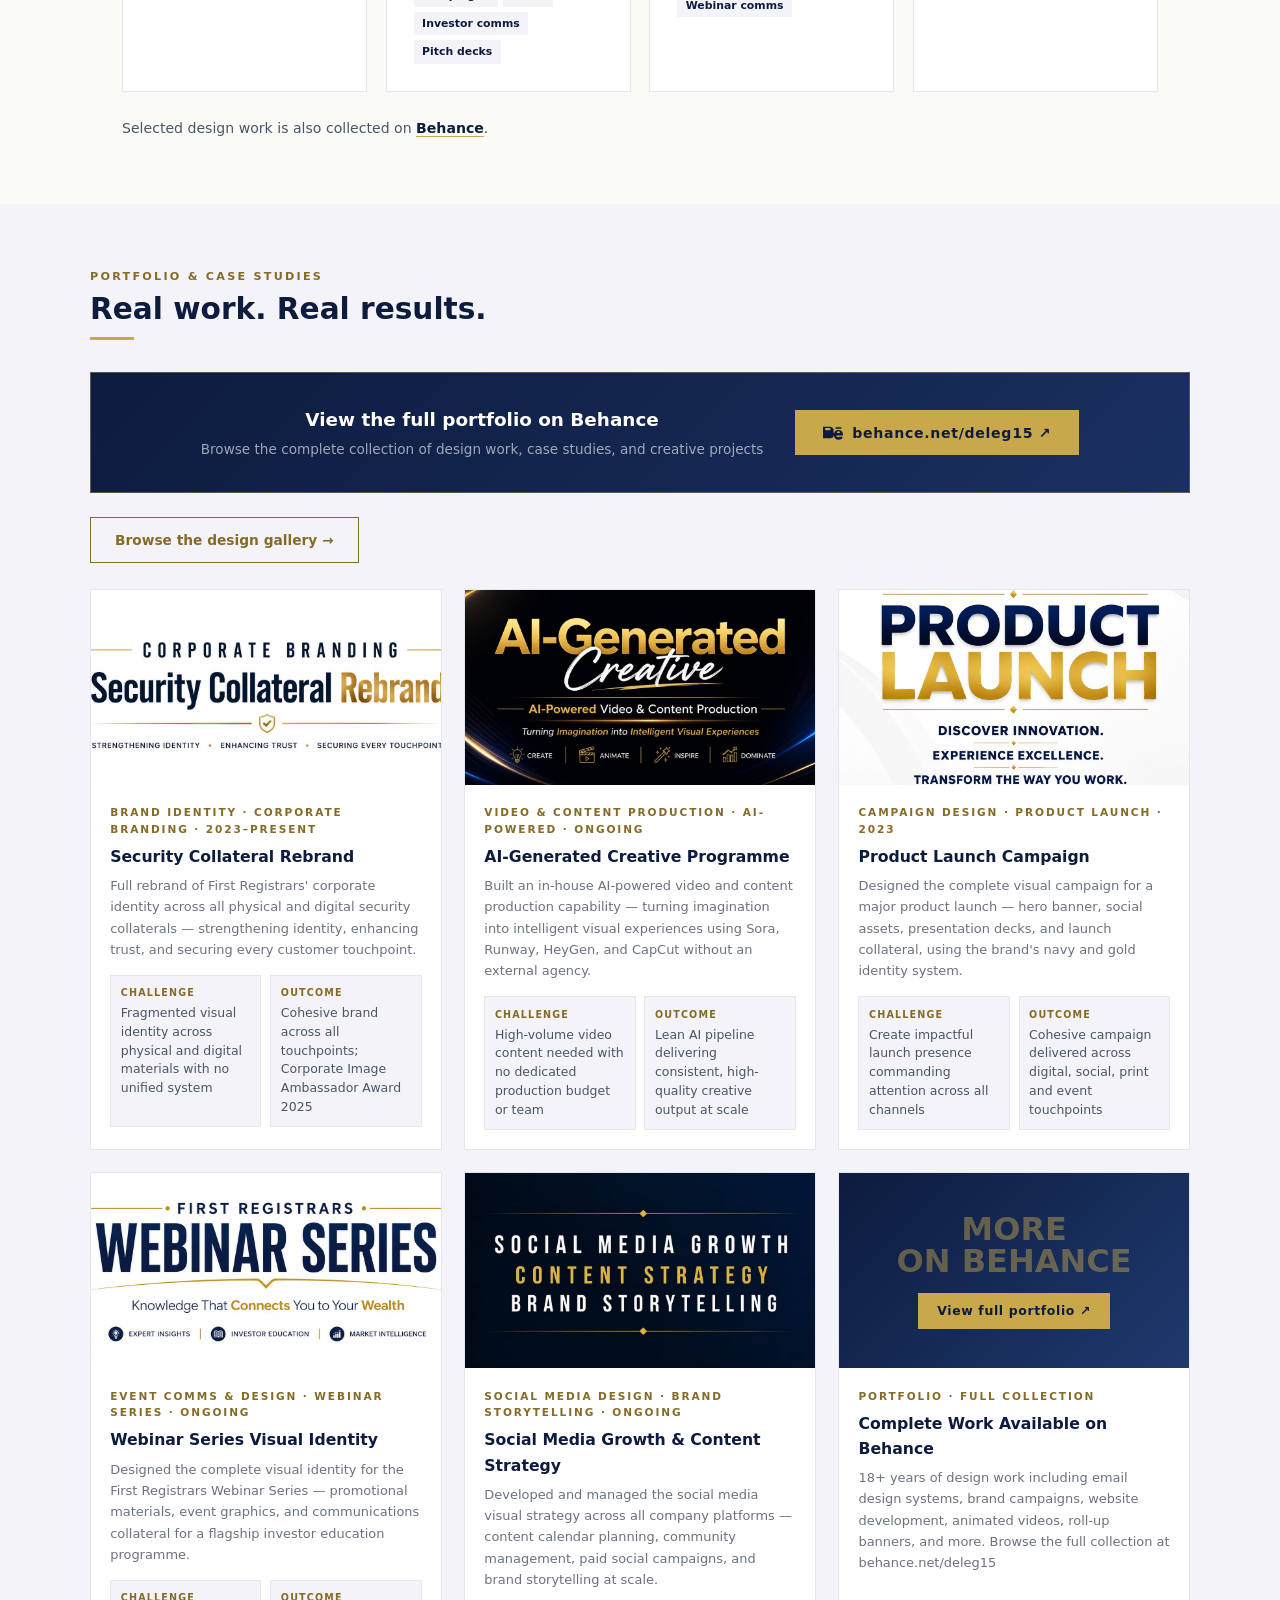
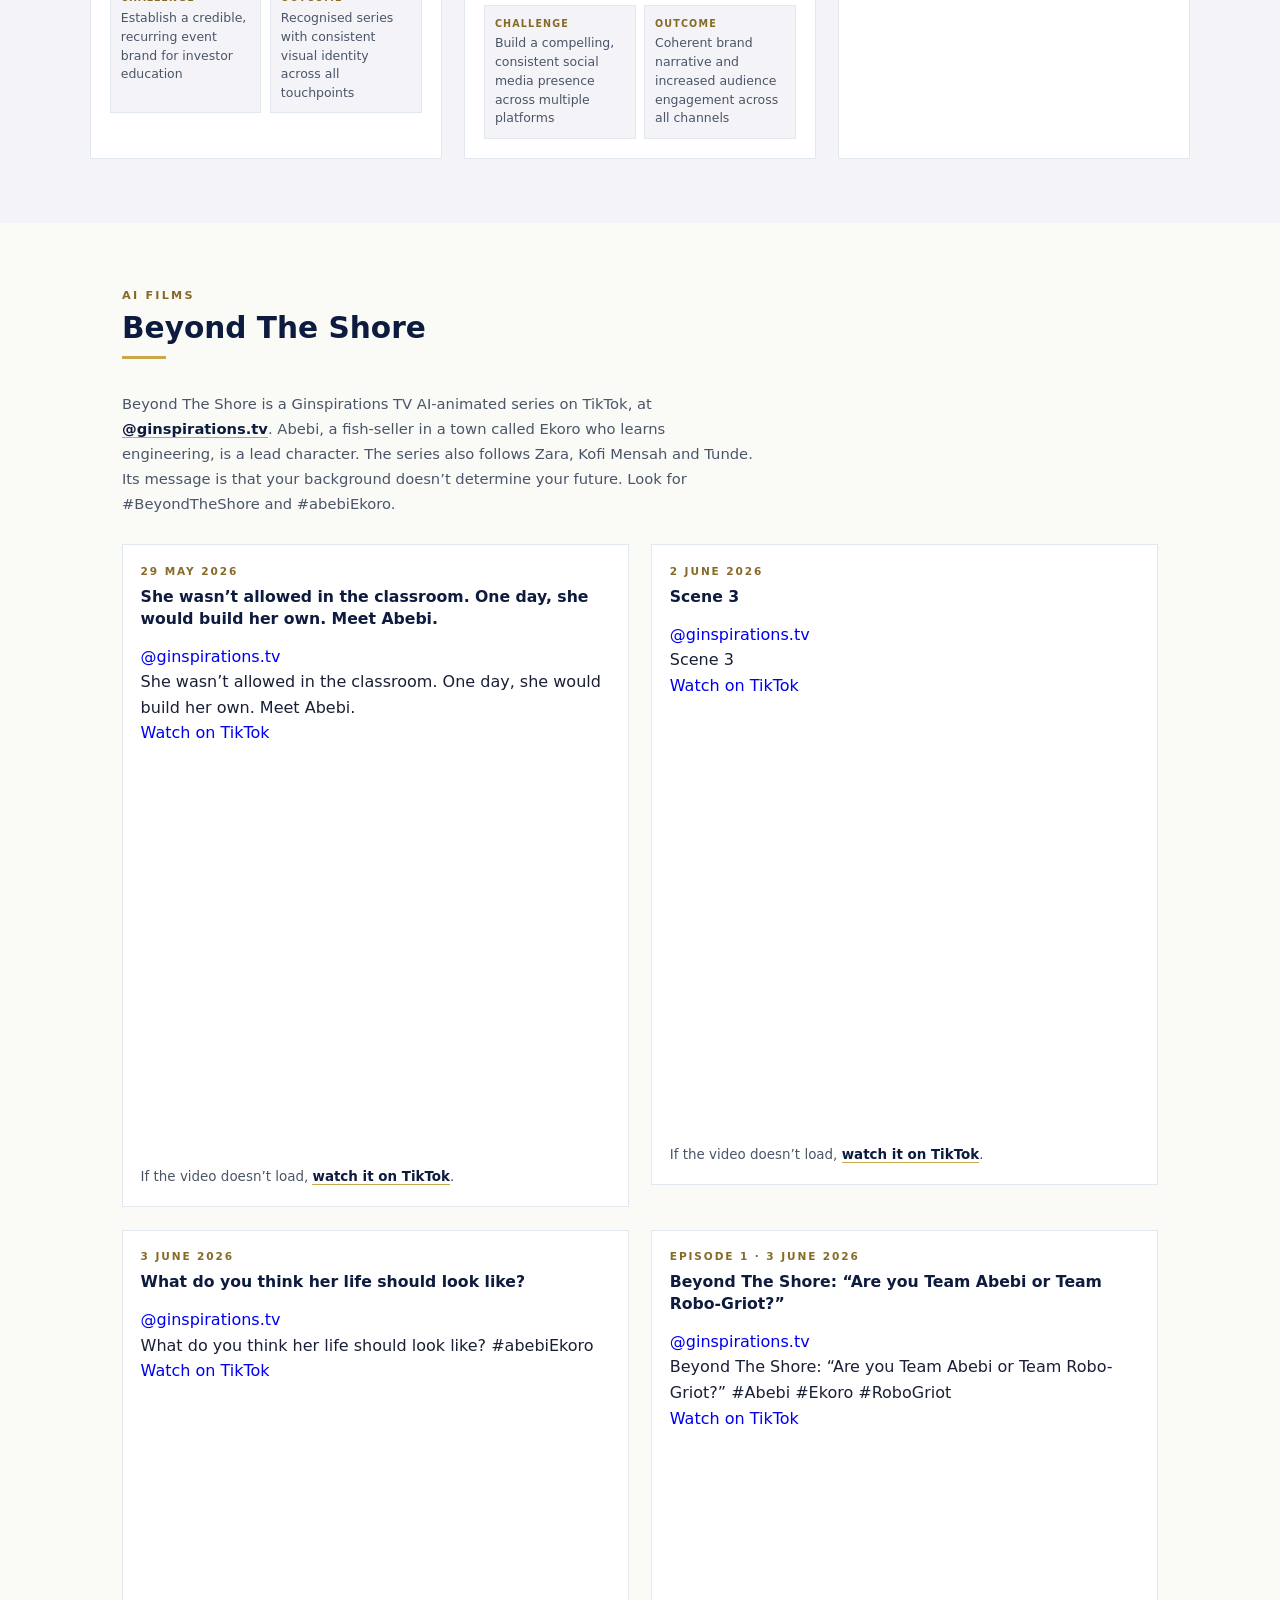
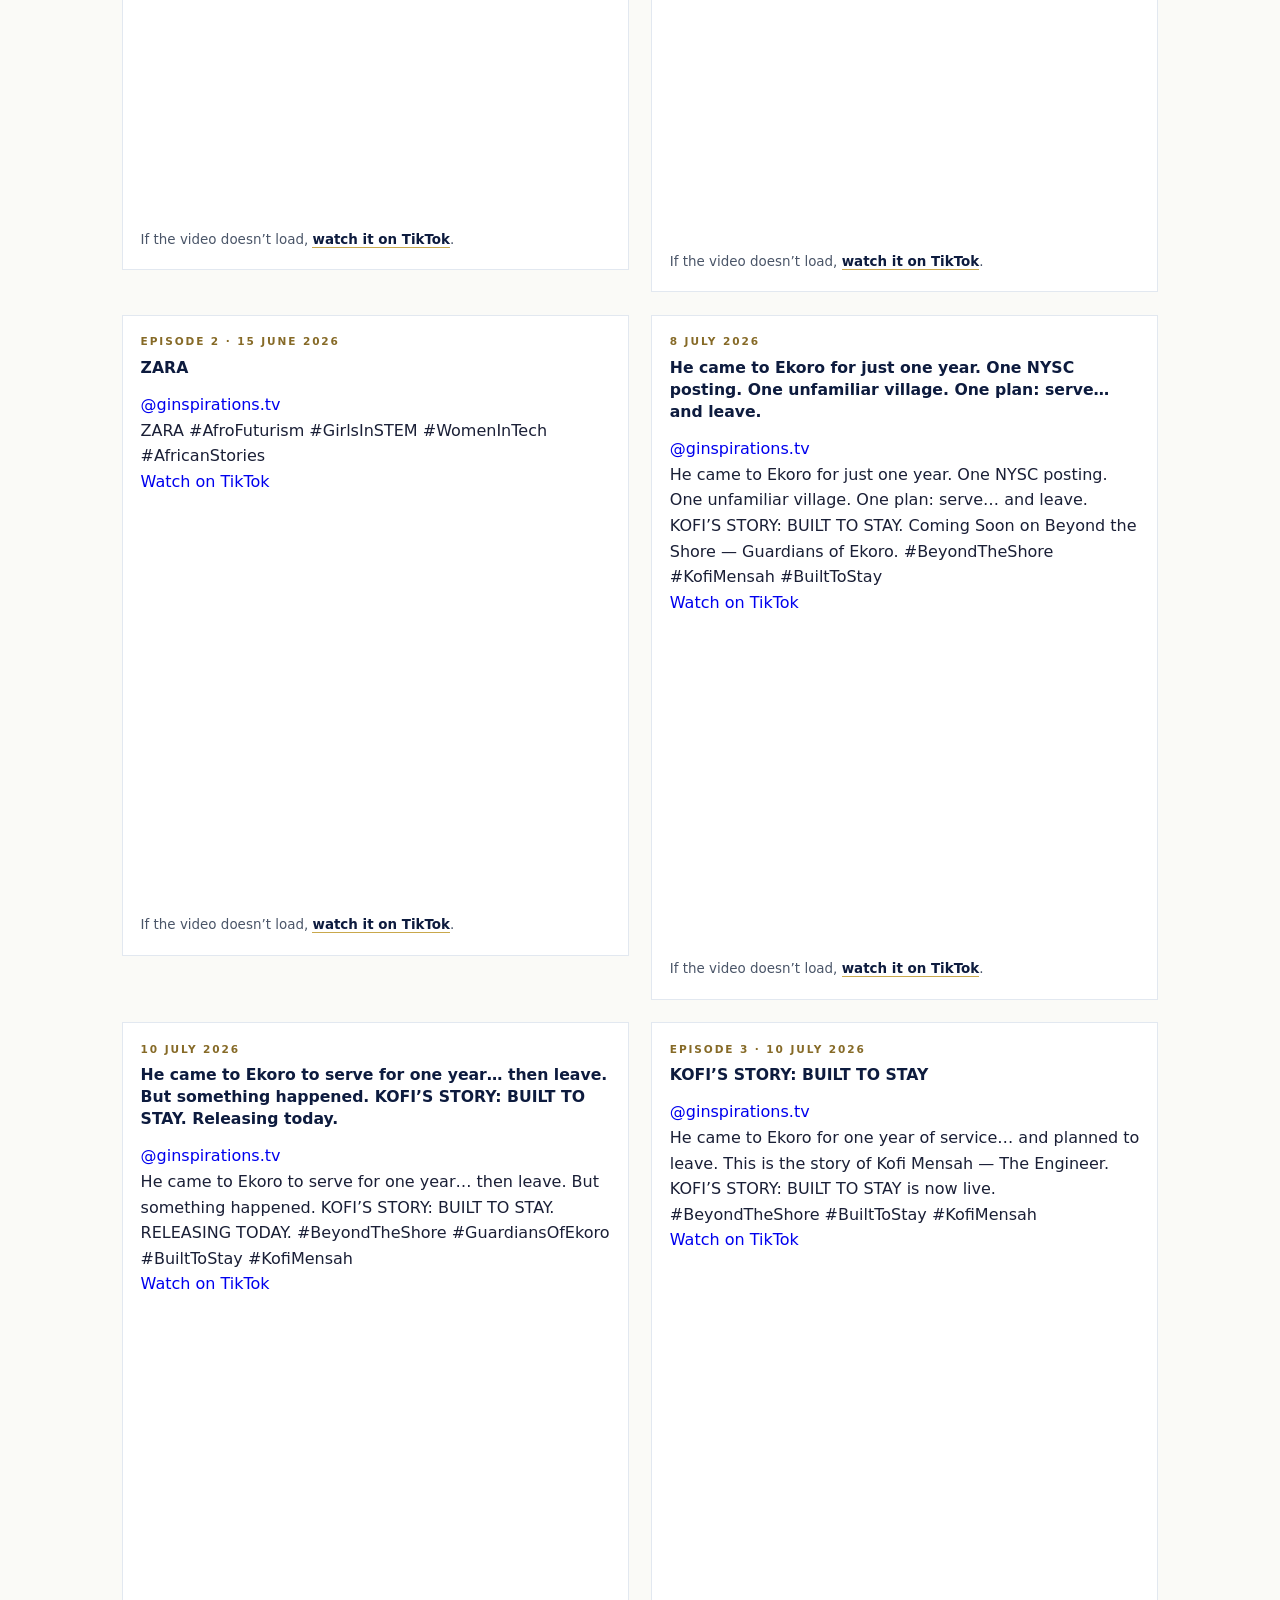
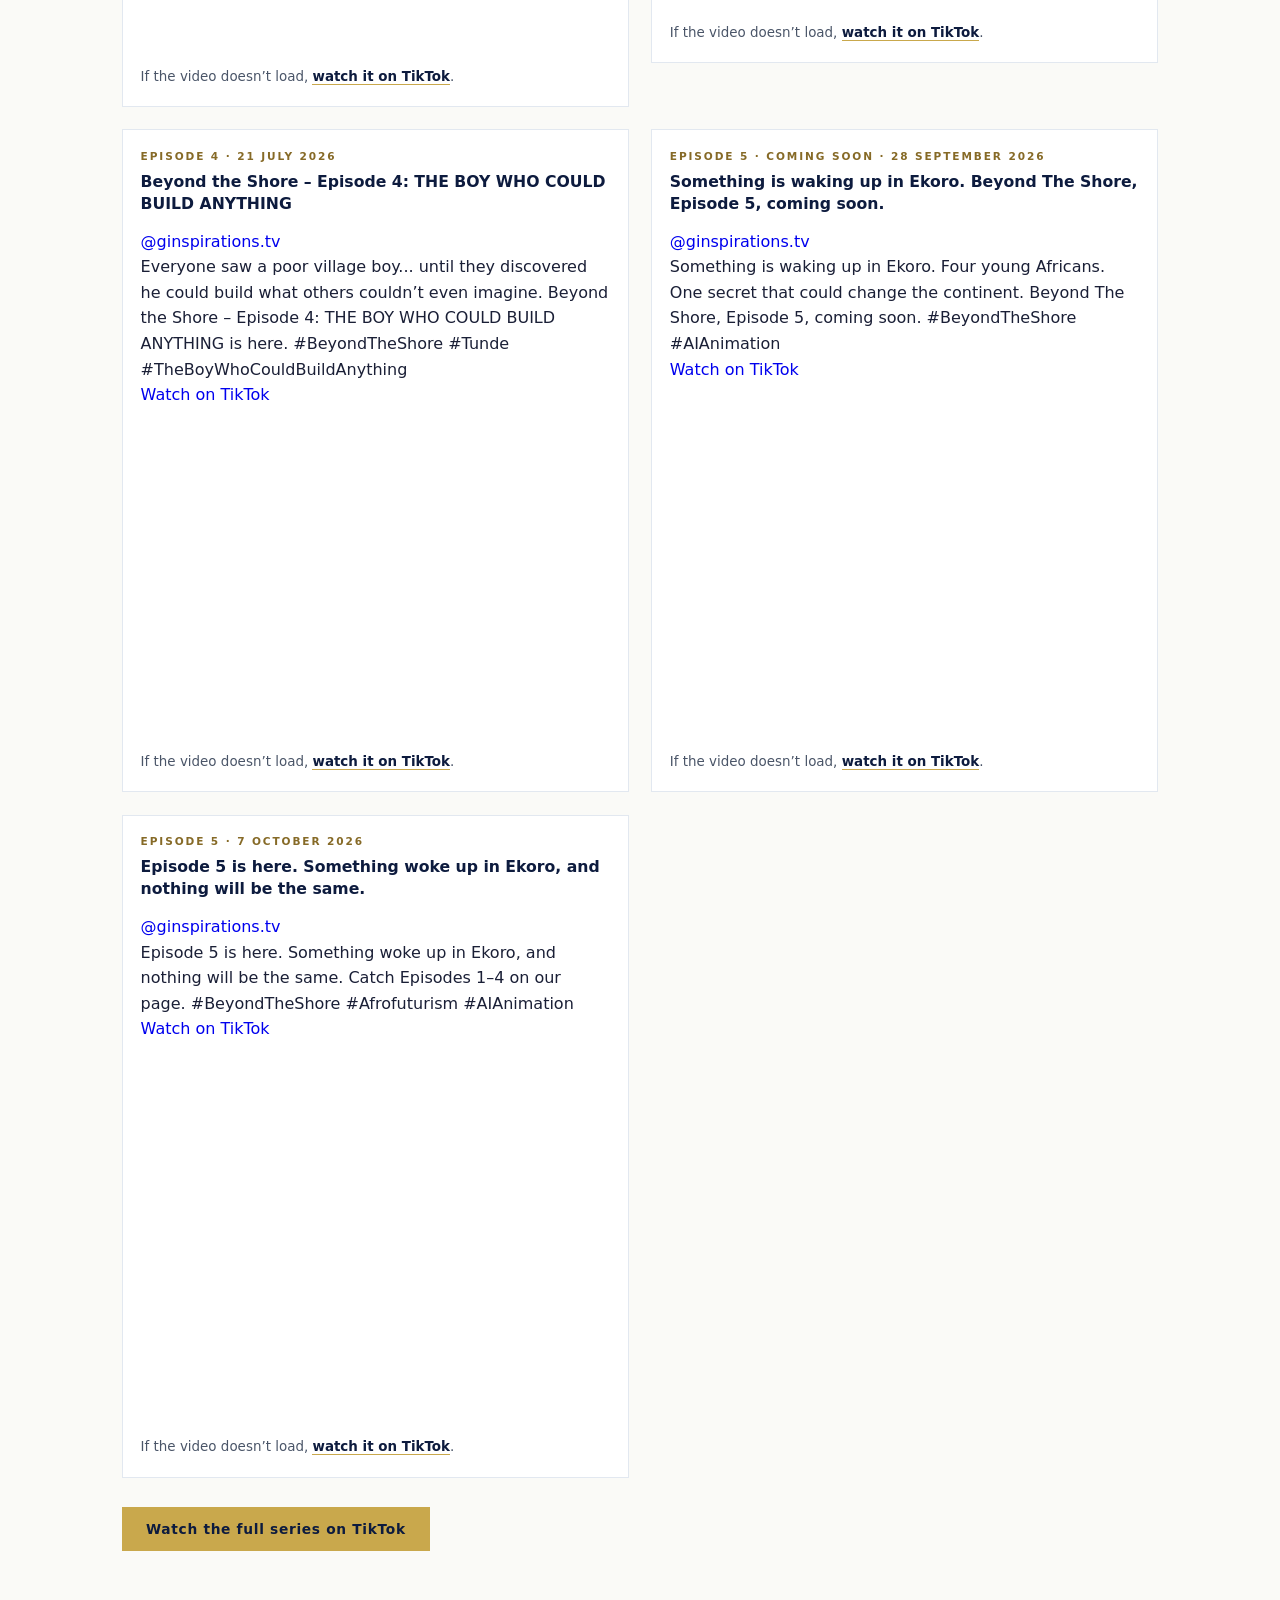
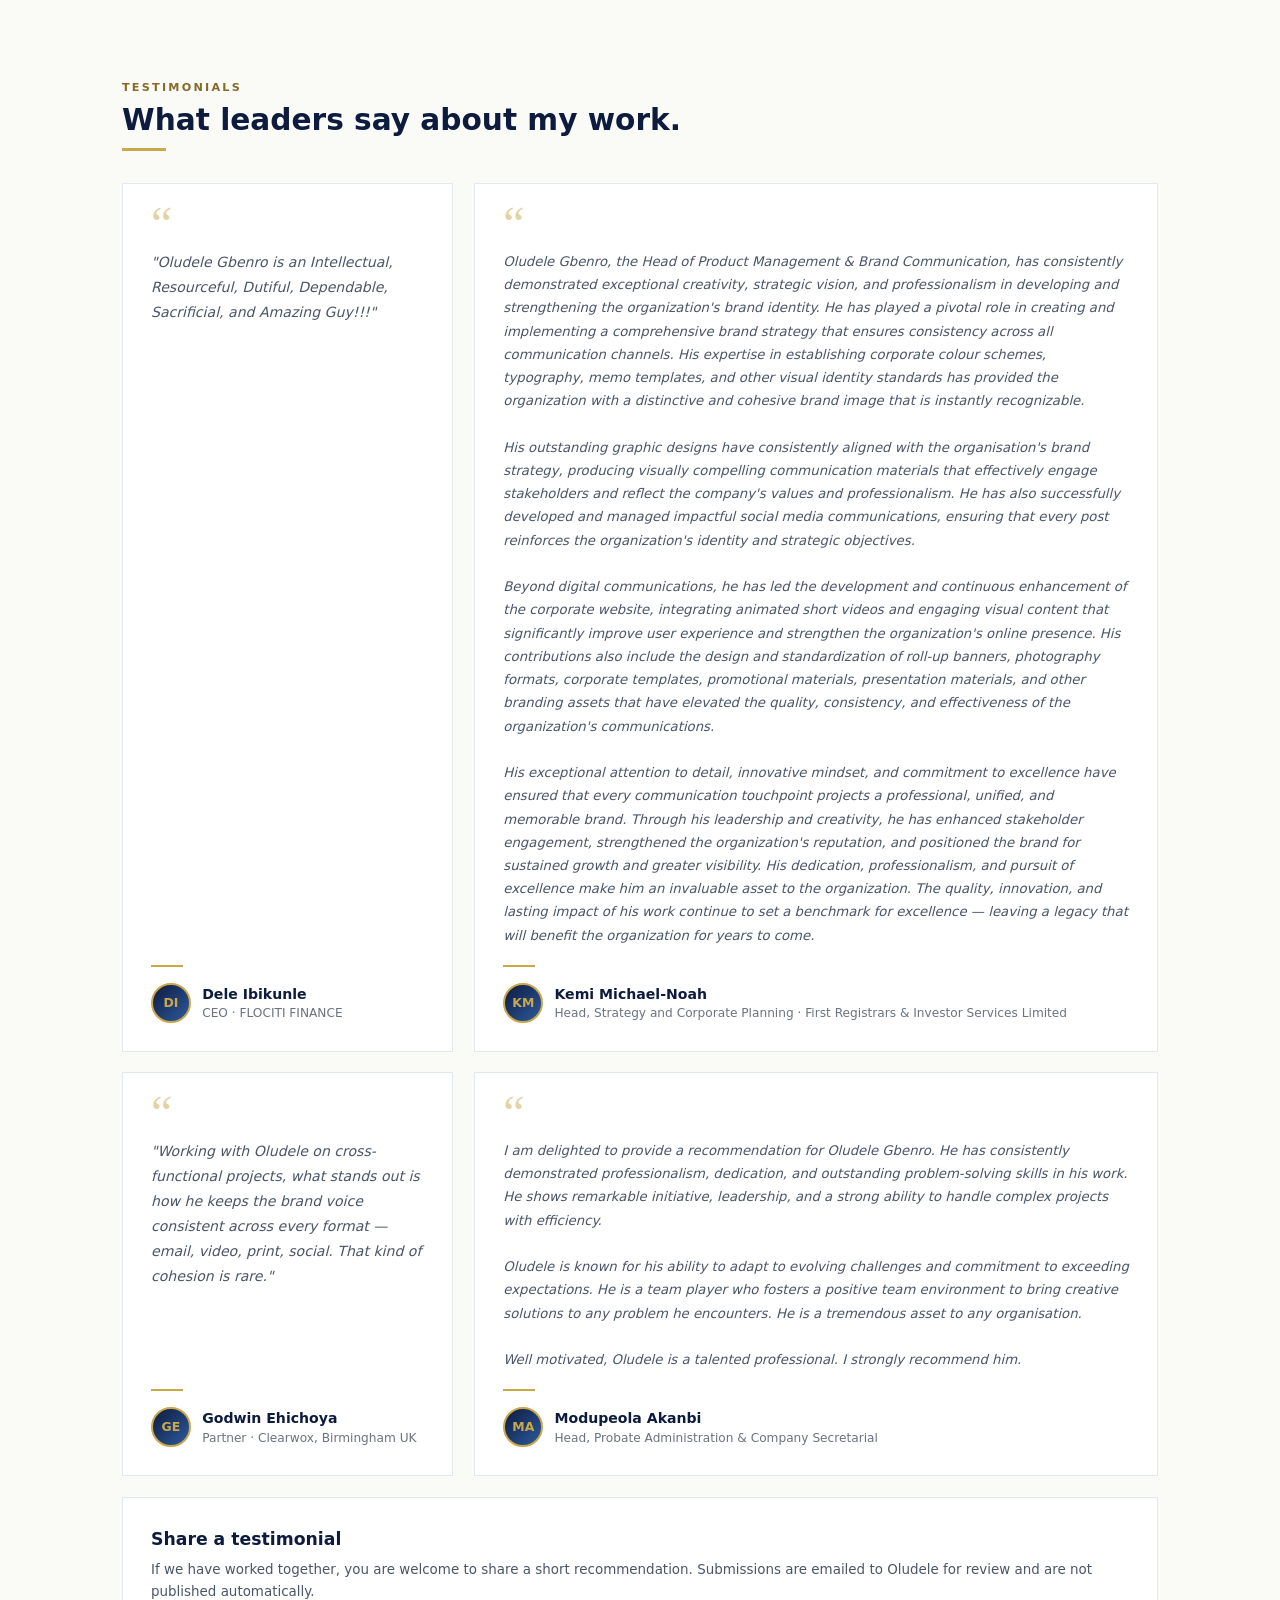
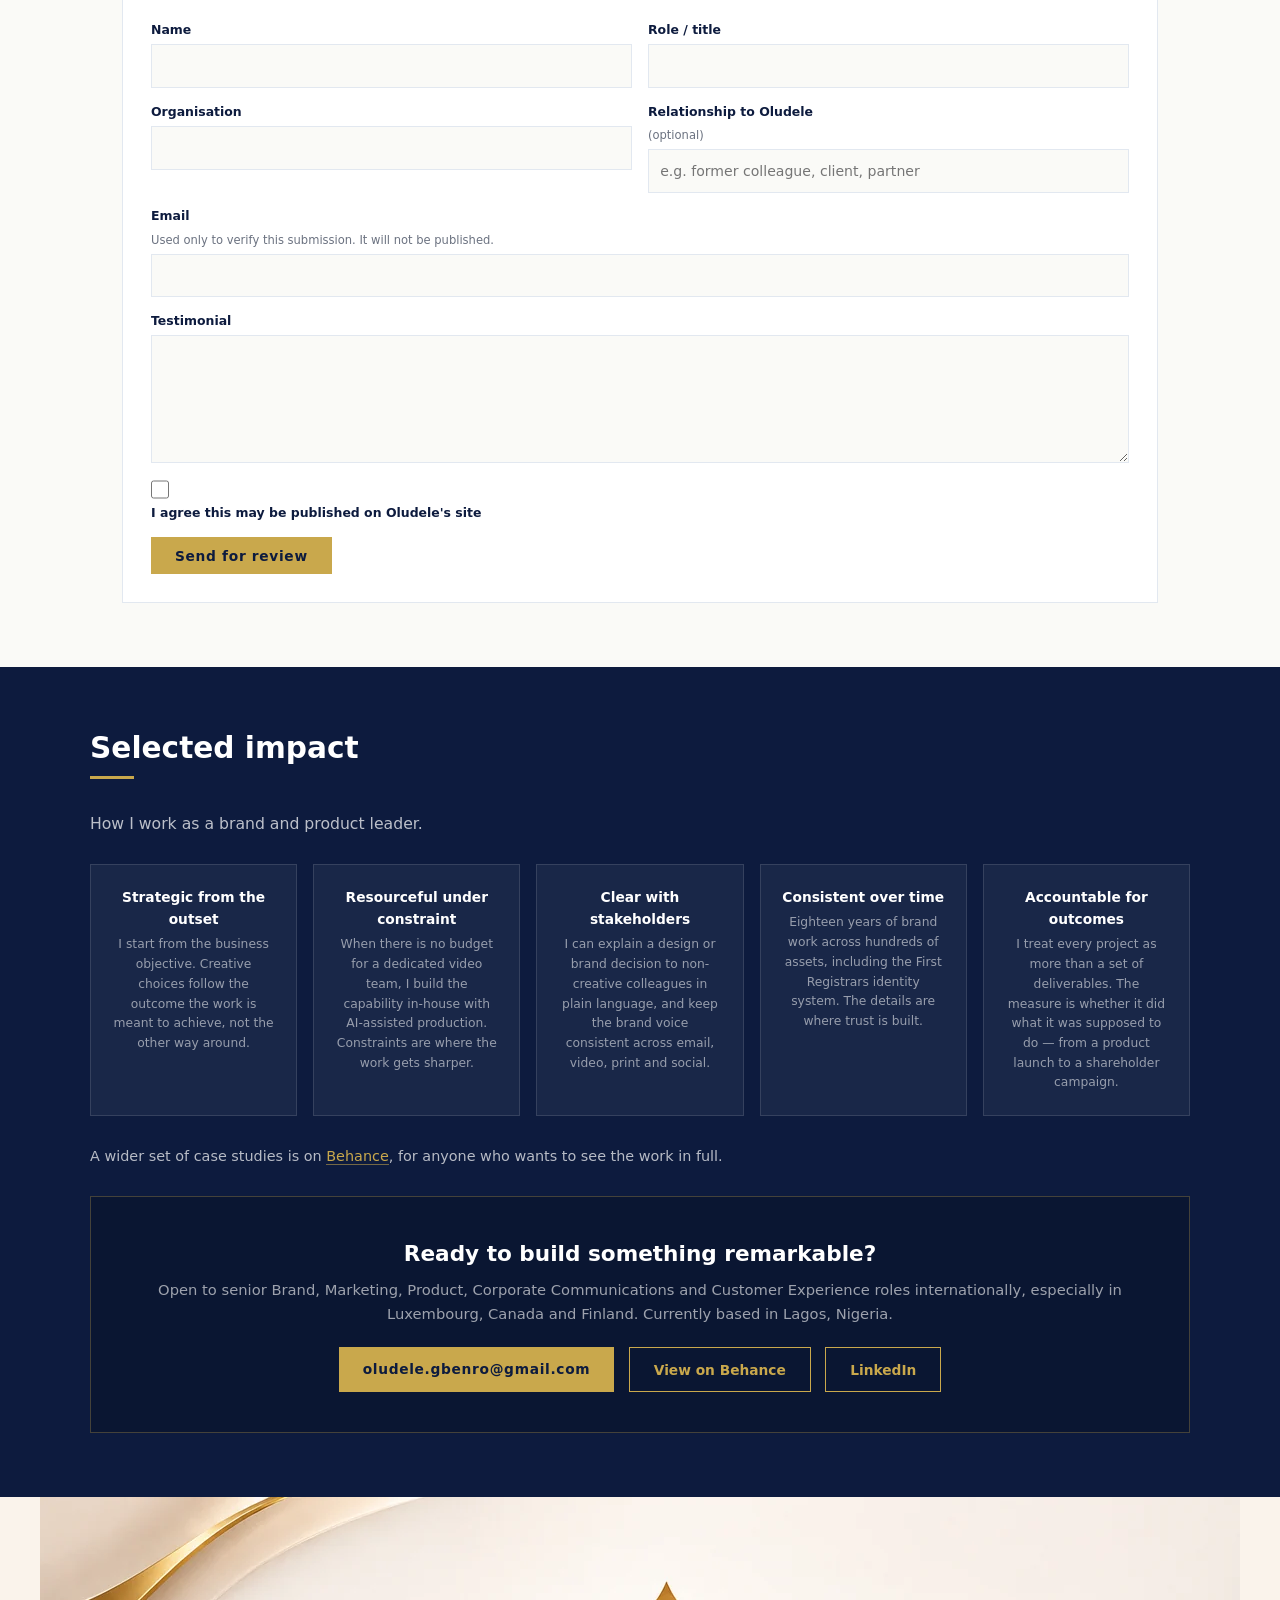
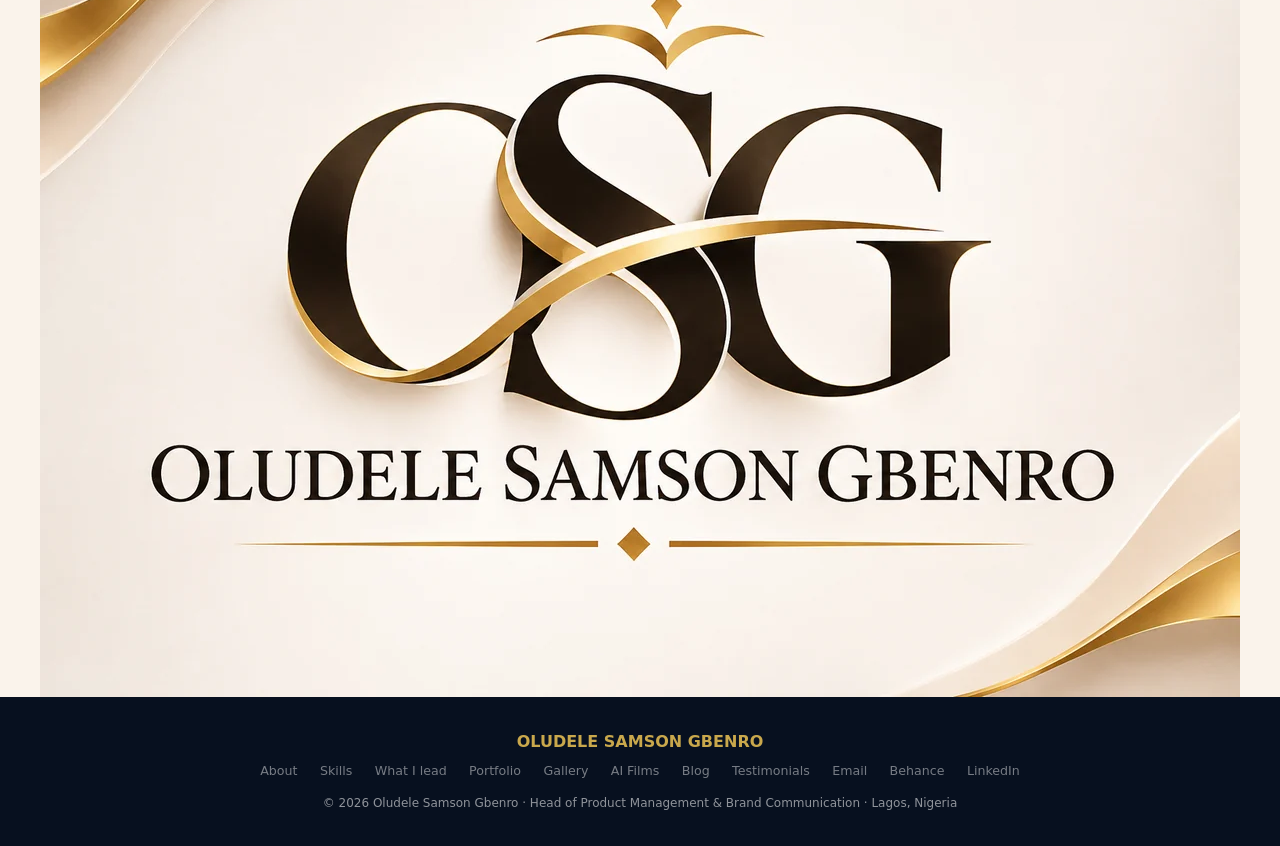
==== commit 09a49e97: "Add a blog for the daily leadership notes. The site now has a Blog section with the first four publi" ====
--- a/index.html
+++ b/index.html
@@ -199,7 +199,7 @@
   .portfolio-grid{grid-template-columns:1fr}
   .behance-banner{flex-direction:column;gap:1rem}
 }
-@media(max-width:760px){
+@media(max-width:880px){
   .logo img{height:34px}
   nav{flex-wrap:wrap;gap:0;align-items:center}
   .nav-toggle{display:inline-flex}
@@ -216,7 +216,7 @@
 .nav-links .has-sub>a::after{content:" \25BE";font-size:0.7rem;color:var(--gold)}
 .nav-links .sub a{display:block;padding:0.45rem 0.9rem;white-space:nowrap}
 .nav-links .has-sub{padding-bottom:0.4rem;margin-bottom:-0.4rem}
-@media(max-width:760px){
+@media(max-width:880px){
   .nav-links .sub{position:static;display:flex;flex-direction:column;background:none;border:0;padding:0 0 0 0.9rem;min-width:0;margin:0}
   .nav-links .sub a{padding:0.4rem 0}
   .nav-links .sub a::before{content:"\21B3 ";color:var(--gold)}
@@ -245,6 +245,7 @@
       </ul>
     </li>
     <li><a href="#ai-films">AI Films</a></li>
+    <li><a href="/blog/">Blog</a></li>
     <li><a href="#testimonials">Testimonials</a></li>
     <li><a href="#contact">Contact</a></li>
     <li><a href="https://www.behance.net/deleg15" target="_blank" style="color:var(--gold);font-weight:700">Behance ↗</a></li>
@@ -781,6 +782,7 @@
     <a href="#portfolio">Portfolio</a>
     <a href="gallery.html">Gallery</a>
     <a href="#ai-films">AI Films</a>
+    <a href="/blog/">Blog</a>
     <a href="#testimonials">Testimonials</a>
     <a href="mailto:oludele.gbenro@gmail.com">Email</a>
     <a href="https://www.behance.net/deleg15" target="_blank">Behance</a>
@@ -801,7 +803,7 @@
     });
     links.querySelectorAll('a').forEach(function(a){
       a.addEventListener('click', function(){
-        if(window.matchMedia('(max-width:760px)').matches){
+        if(window.matchMedia('(max-width:880px)').matches){
           btn.setAttribute('aria-expanded','false');
           links.classList.remove('is-open');
         }
